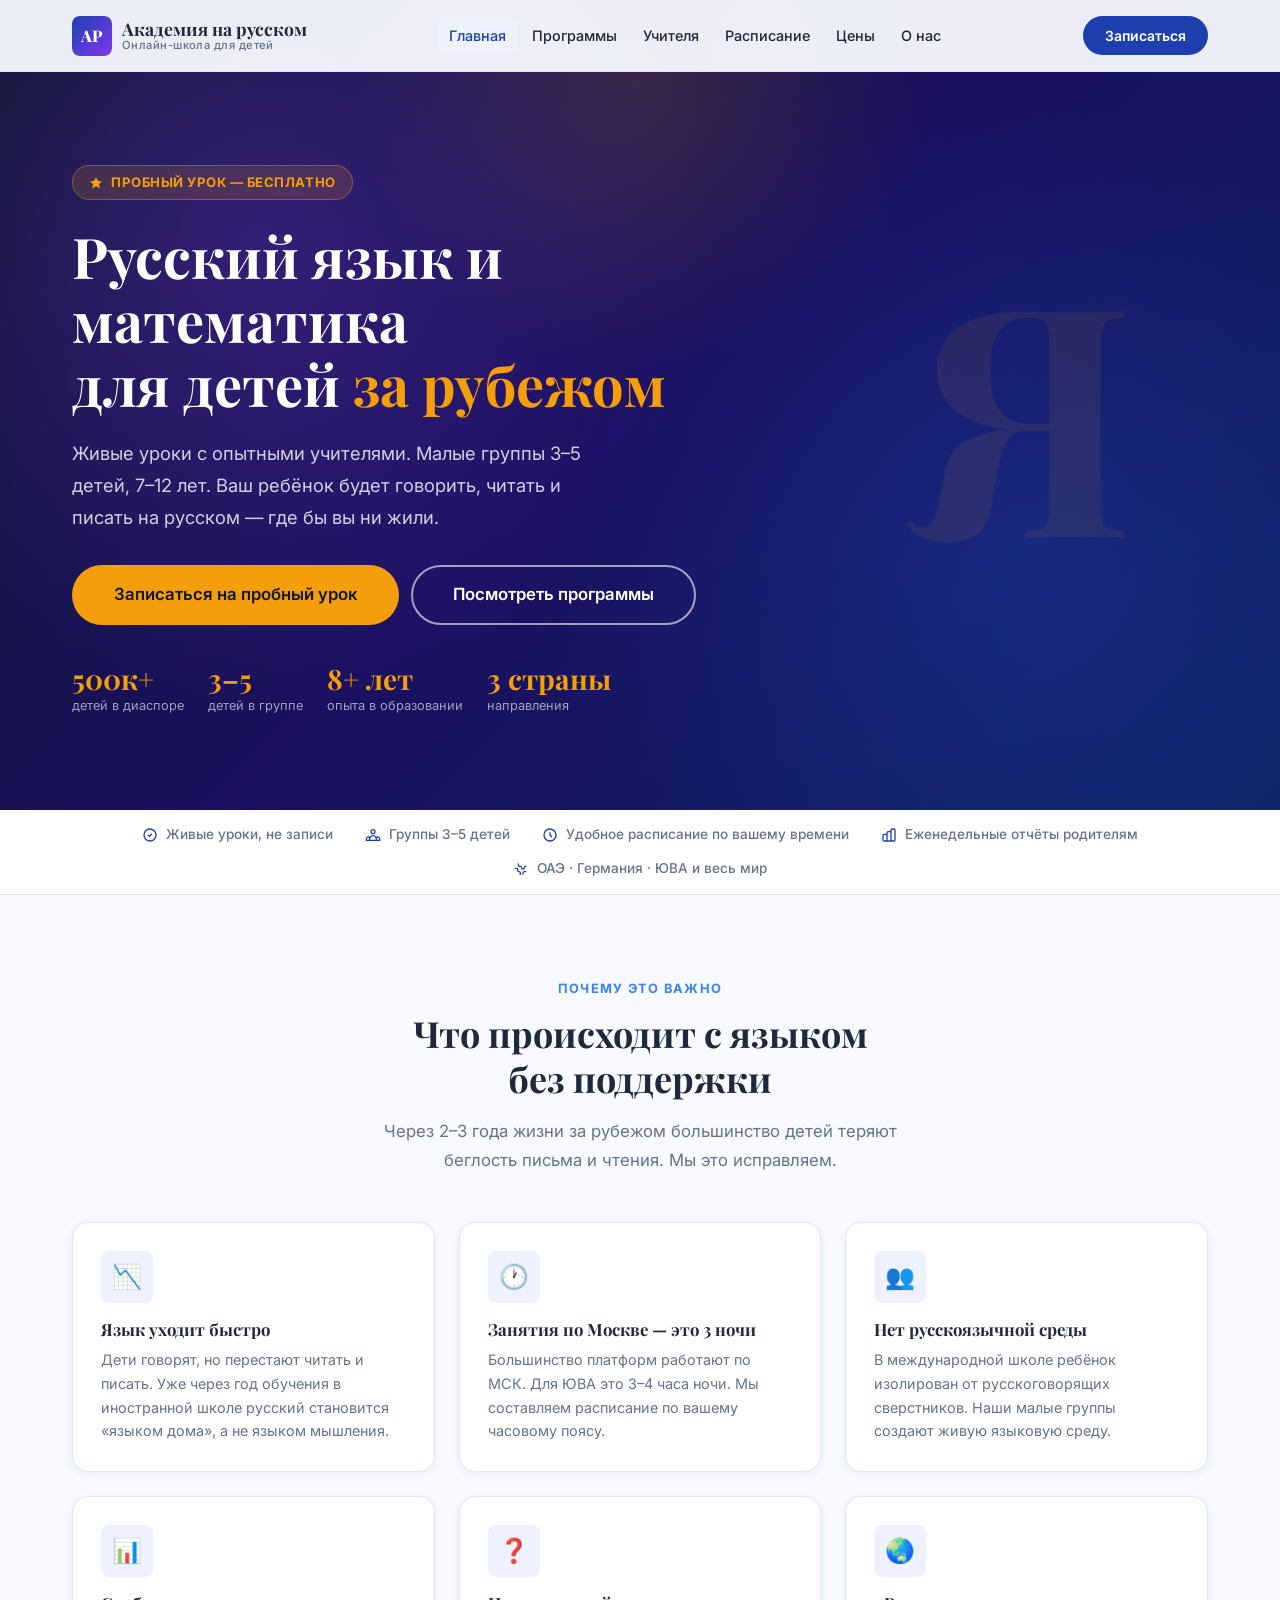
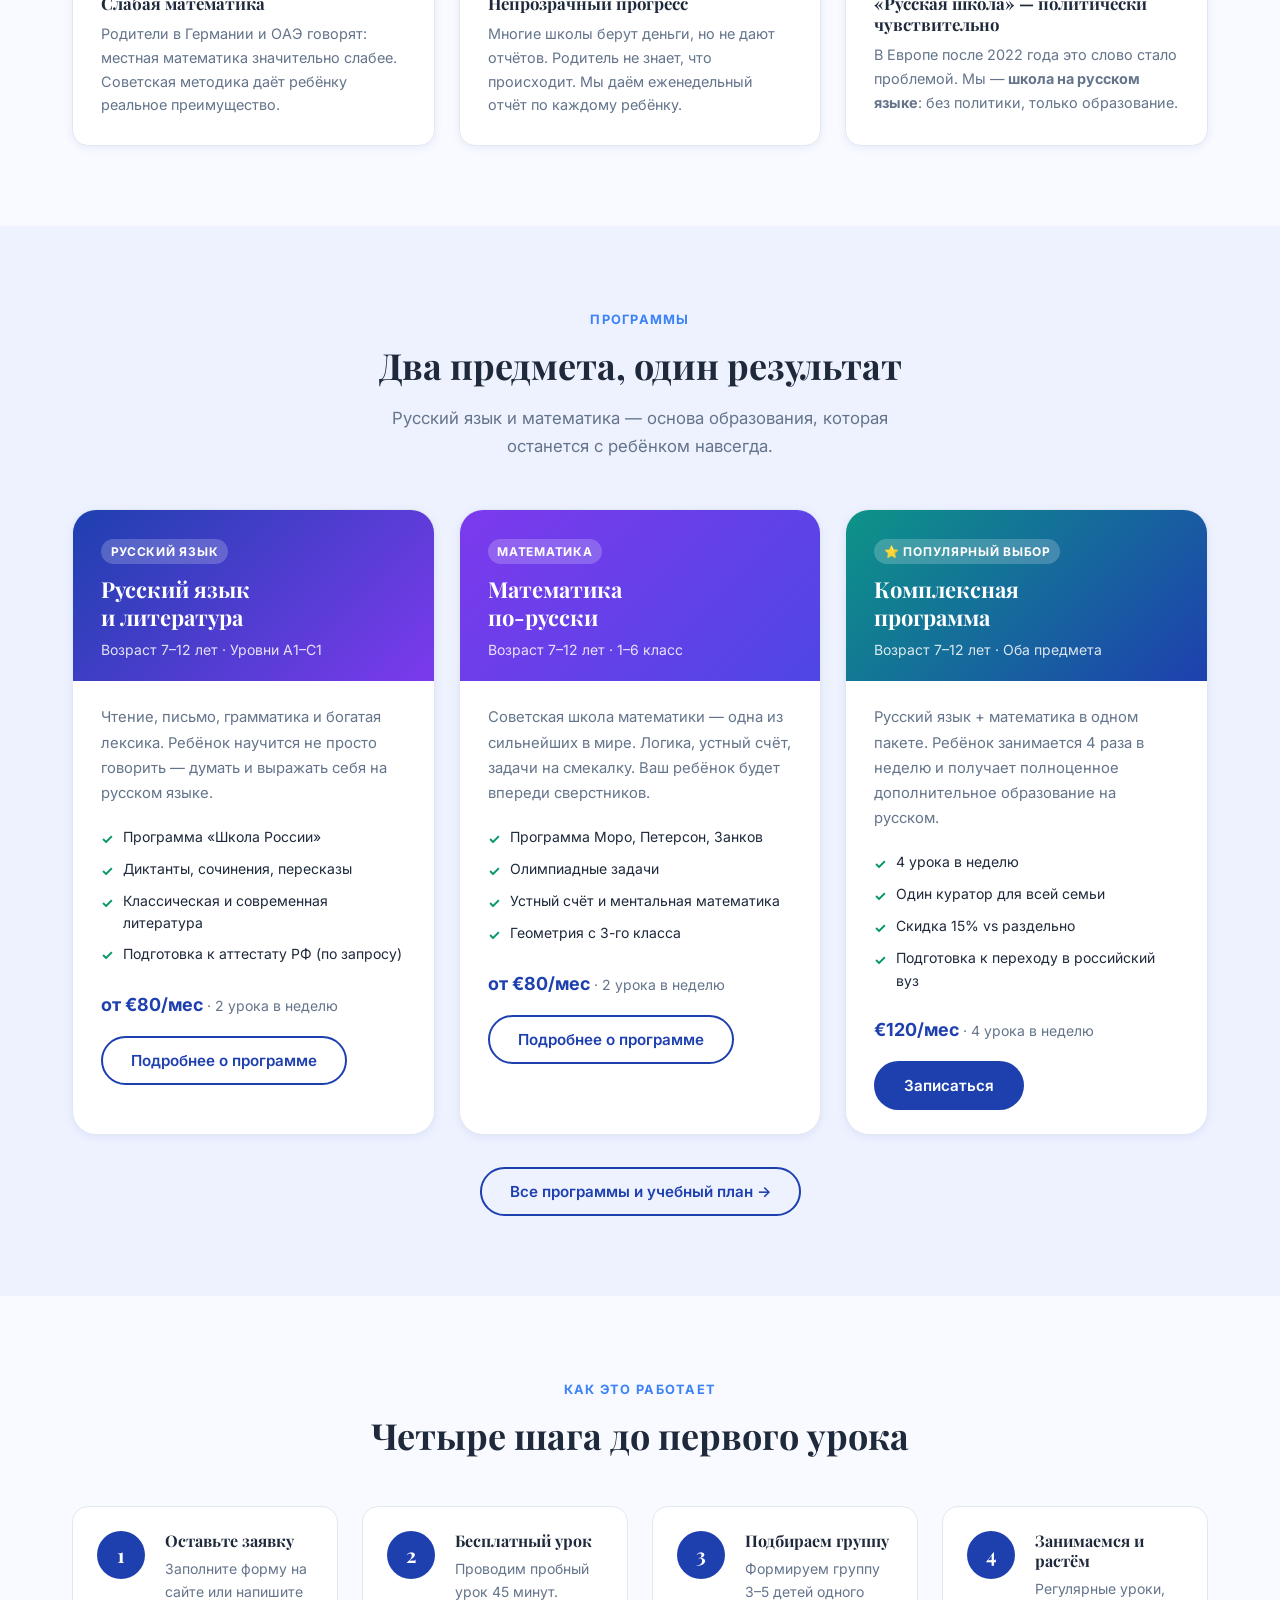
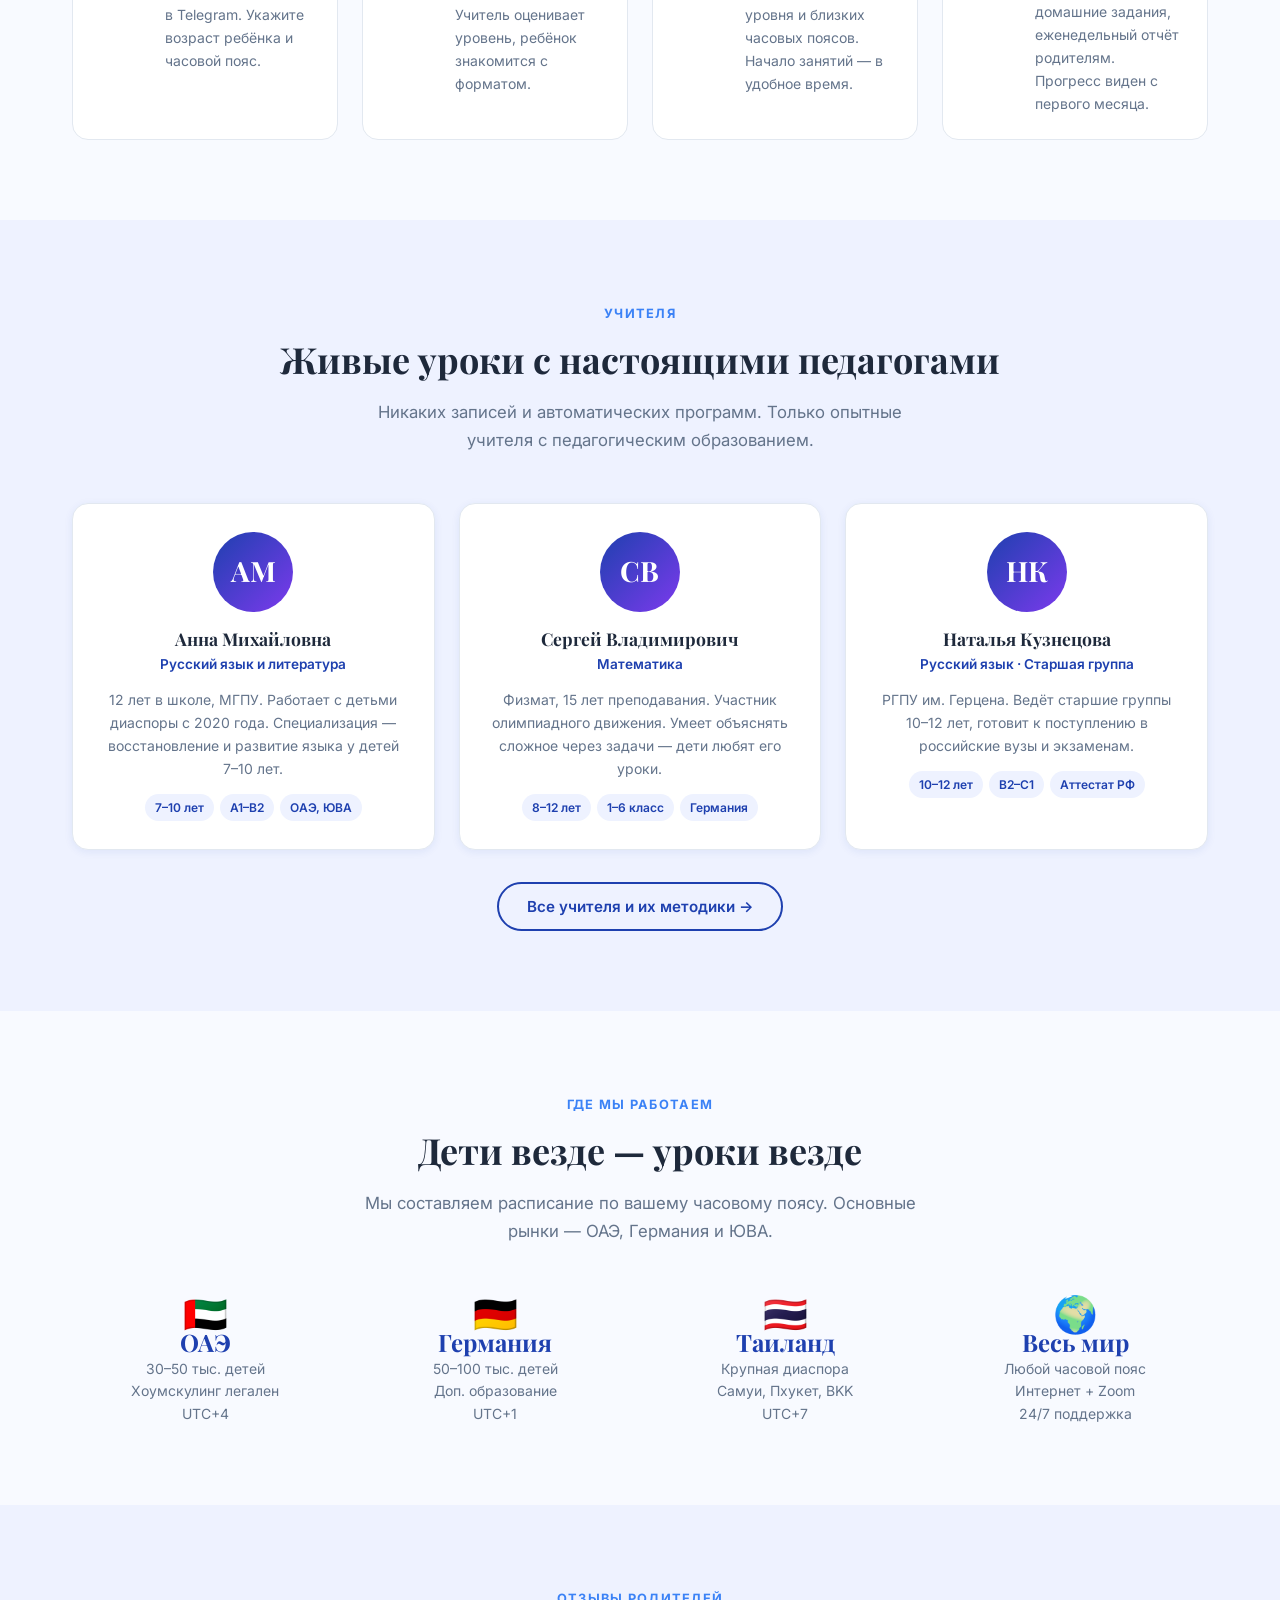
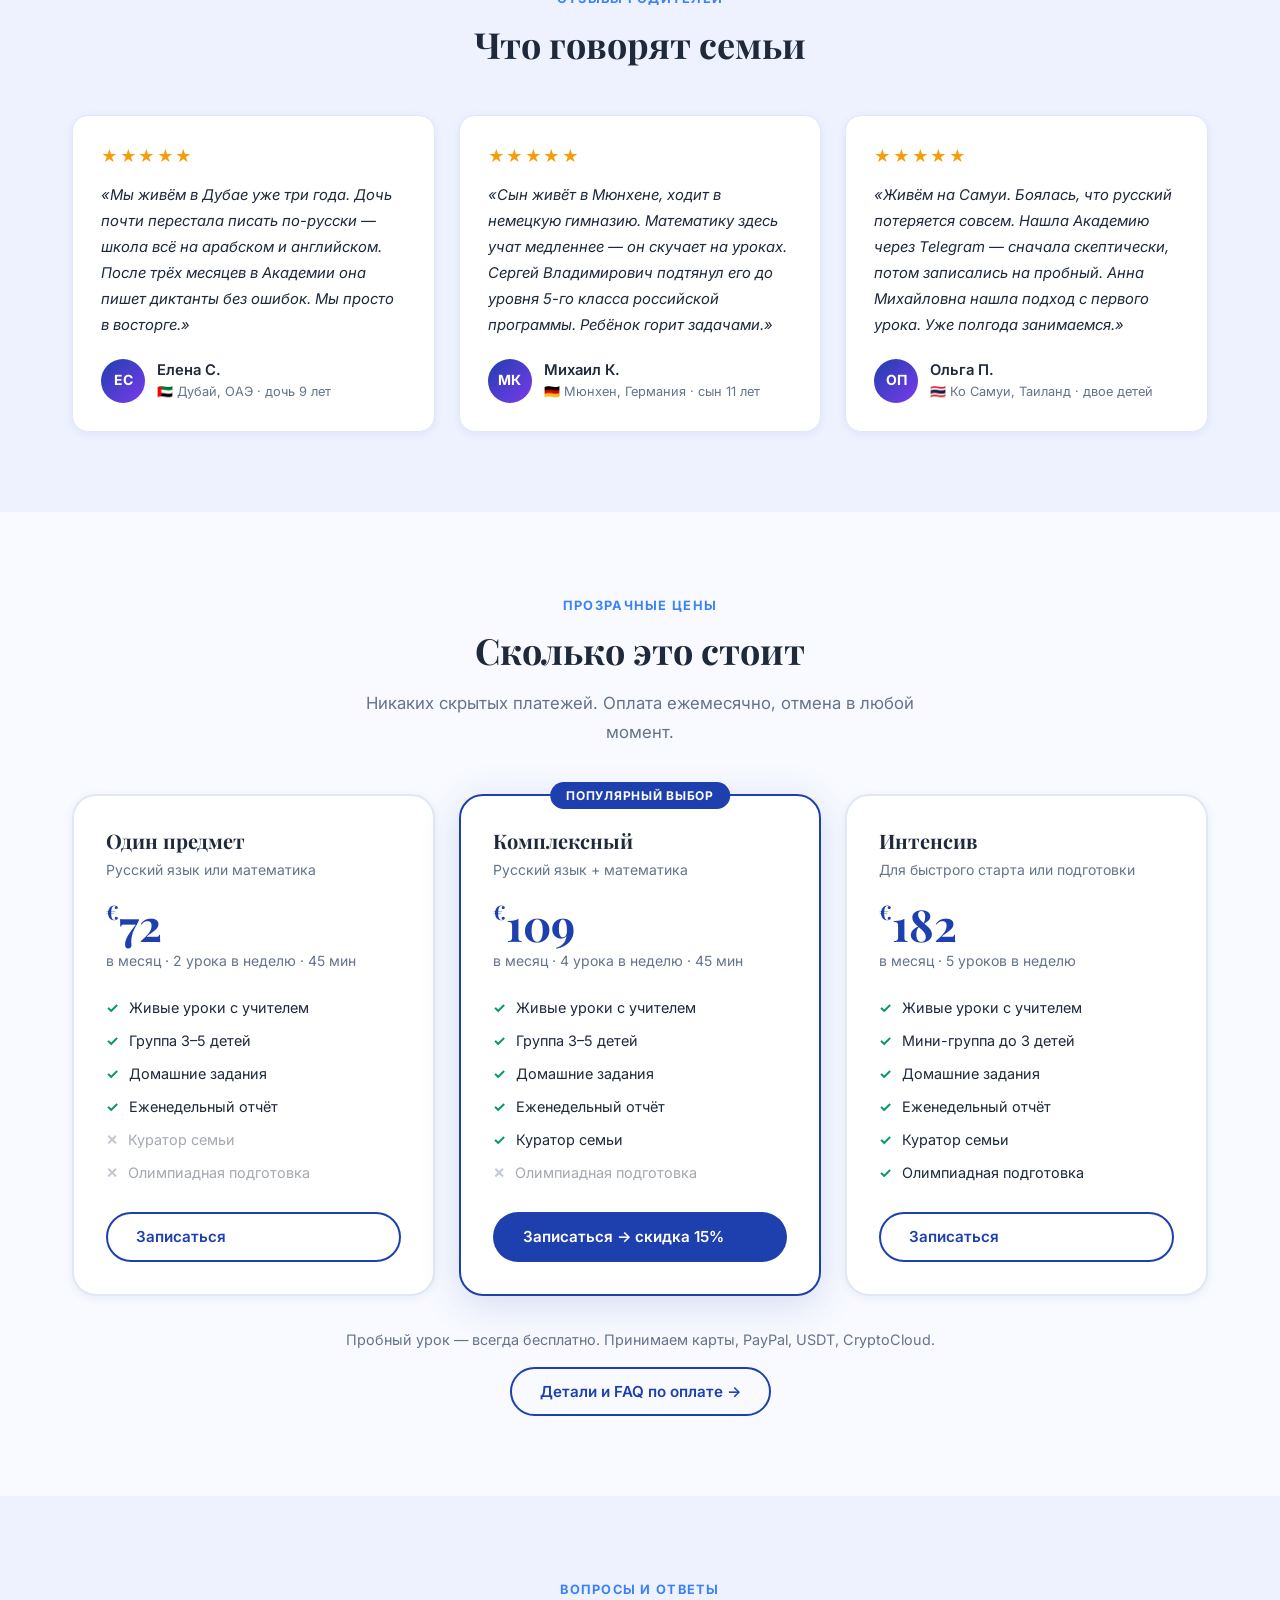
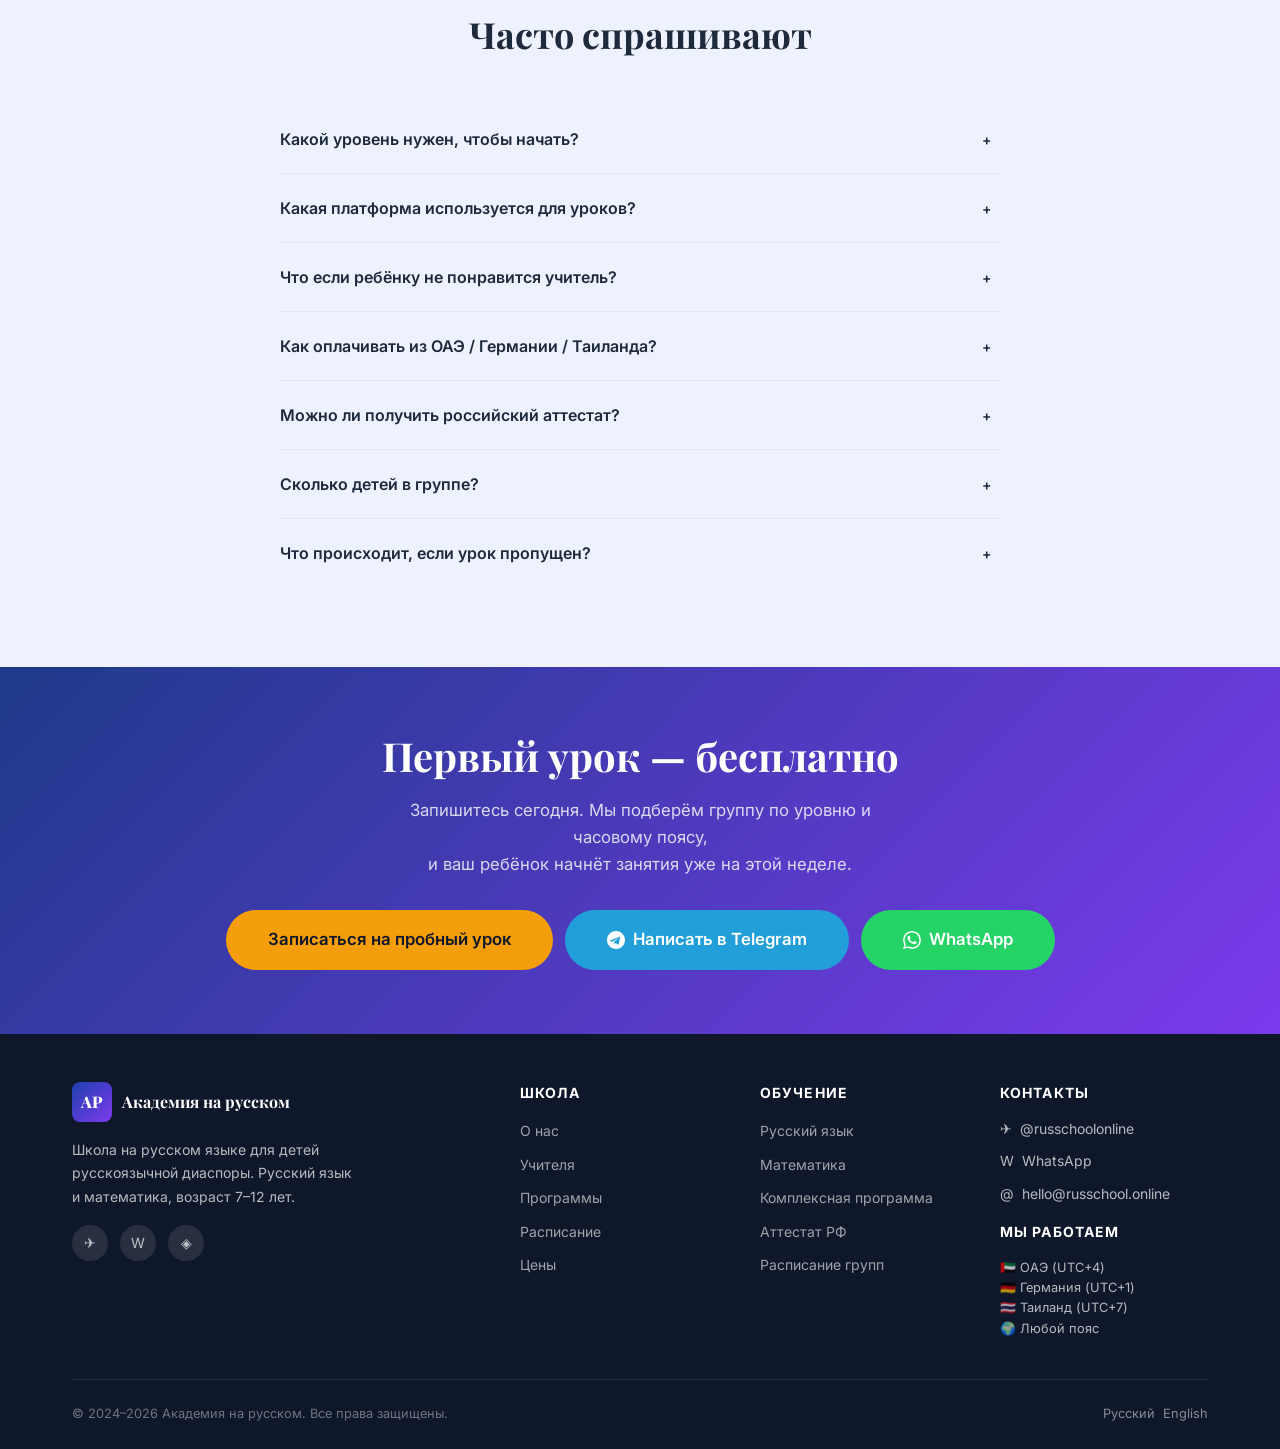
==== index.html @ fd3be8b8 "Initial commit: online school website prototype" ====
<!DOCTYPE html>
<html lang="ru">
<head>
  <meta charset="UTF-8">
  <meta name="viewport" content="width=device-width, initial-scale=1.0">
  <title>Школа на русском языке онлайн — русский язык и математика для детей за рубежом</title>
  <meta name="description" content="Онлайн-школа на русском языке для детей 7–12 лет, живущих за рубежом. Русский язык и математика по советской методике. Группы 3–5 человек. ОАЭ, Германия, ЮВА. Пробный урок бесплатно.">
  <meta name="keywords" content="школа на русском языке онлайн, русский язык для детей за рубежом, математика на русском онлайн, онлайн школа диаспора, русская онлайн школа ОАЭ, русская онлайн школа Германия">
  <link rel="canonical" href="https://russchool.online/">
  <meta property="og:title" content="Школа на русском языке онлайн | Русский язык и математика для детей">
  <meta property="og:description" content="Живые уроки с опытными учителями. Малые группы 3–5 детей. Возраст 7–12 лет. ОАЭ, Германия, Таиланд, ЮВА.">
  <meta property="og:image" content="https://russchool.online/images/og-image.jpg">
  <meta property="og:url" content="https://russchool.online/">
  <meta property="og:type" content="website">
  <meta property="og:locale" content="ru_RU">
  <meta name="twitter:card" content="summary_large_image">
  <link rel="preconnect" href="https://fonts.googleapis.com">
  <link rel="preconnect" href="https://fonts.gstatic.com" crossorigin>
  <link href="https://fonts.googleapis.com/css2?family=Inter:wght@400;500;600;700&family=Playfair+Display:wght@600;700&display=swap" rel="stylesheet">
  <link rel="stylesheet" href="css/style.css">
  <script type="application/ld+json">
  {
    "@context": "https://schema.org",
    "@type": "EducationalOrganization",
    "name": "Академия на русском",
    "alternateName": "Школа на русском языке онлайн",
    "url": "https://russchool.online",
    "description": "Онлайн-школа русского языка и математики для детей русскоязычной диаспоры 7–12 лет. Группы 3–5 человек, опытные учителя, советская методика.",
    "foundingDate": "2024",
    "teaches": ["Русский язык", "Математика"],
    "educationalLevel": "Начальная школа, Средняя школа",
    "audience": {"@type": "Audience", "audienceType": "Русскоязычная диаспора"},
    "contactPoint": {
      "@type": "ContactPoint",
      "contactType": "enrollment",
      "availableLanguage": ["Russian", "English"]
    },
    "areaServed": ["ОАЭ", "Германия", "Таиланд", "ЮВА", "Глобально"]
  }
  </script>
</head>
<body>

<a href="#main" class="skip-link">Перейти к содержимому</a>

<!-- ========== HEADER ========== -->
<header class="header" role="banner">
  <div class="header__inner">
    <a href="index.html" class="header__logo" aria-label="Академия на русском — главная">
      <div class="logo__icon">АР</div>
      <div class="logo__text">Академия на русском
        <span>Онлайн-школа для детей</span>
      </div>
    </a>
    <nav class="nav" aria-label="Основная навигация">
      <ul class="nav__list">
        <li><a href="index.html" class="nav__link nav__link--active">Главная</a></li>
        <li><a href="courses.html" class="nav__link">Программы</a></li>
        <li><a href="teachers.html" class="nav__link">Учителя</a></li>
        <li><a href="schedule.html" class="nav__link">Расписание</a></li>
        <li><a href="prices.html" class="nav__link">Цены</a></li>
        <li><a href="about.html" class="nav__link">О нас</a></li>
      </ul>
    </nav>
    <div class="header__actions">
      <a href="contacts.html" class="btn btn--primary btn--sm">Записаться</a>
      <button class="hamburger" aria-label="Открыть меню" aria-expanded="false" aria-controls="navDrawer">
        <span class="hamburger__line"></span>
        <span class="hamburger__line"></span>
        <span class="hamburger__line"></span>
      </button>
    </div>
  </div>
</header>

<!-- Mobile nav drawer -->
<nav class="nav-drawer" id="navDrawer" aria-label="Мобильная навигация">
  <ul class="nav-drawer__list">
    <li><a href="index.html" class="nav-drawer__link nav-drawer__link--active">Главная</a></li>
    <li><a href="courses.html" class="nav-drawer__link">Программы обучения</a></li>
    <li><a href="teachers.html" class="nav-drawer__link">Наши учителя</a></li>
    <li><a href="schedule.html" class="nav-drawer__link">Расписание</a></li>
    <li><a href="prices.html" class="nav-drawer__link">Цены и тарифы</a></li>
    <li><a href="about.html" class="nav-drawer__link">О школе</a></li>
    <li><a href="contacts.html" class="nav-drawer__link">Контакты</a></li>
  </ul>
  <div class="nav-drawer__cta">
    <a href="contacts.html" class="btn btn--primary w-full">Записаться на пробный урок</a>
  </div>
</nav>

<!-- ========== HERO ========== -->
<main id="main">
<section class="hero" aria-label="Главный баннер">
  <div class="hero__particles" aria-hidden="true"></div>
  <div class="hero__visual" aria-hidden="true">Я</div>
  <div class="hero__content">
    <div class="hero__badge">
      <svg width="14" height="14" viewBox="0 0 24 24" fill="currentColor"><path d="M12 2l3.09 6.26L22 9.27l-5 4.87 1.18 6.88L12 17.77l-6.18 3.25L7 14.14 2 9.27l6.91-1.01L12 2z"/></svg>
      Пробный урок — бесплатно
    </div>
    <h1 class="hero__title">
      Русский язык и математика<br>для детей <em>за рубежом</em>
    </h1>
    <p class="hero__text">
      Живые уроки с опытными учителями. Малые группы 3–5 детей, 7–12 лет.
      Ваш ребёнок будет говорить, читать и писать на русском —
      где бы вы ни жили.
    </p>
    <div class="hero__buttons">
      <a href="contacts.html" class="btn btn--accent btn--lg">Записаться на пробный урок</a>
      <a href="courses.html" class="btn btn--outline-white btn--lg">Посмотреть программы</a>
    </div>
    <div class="hero__stats">
      <div class="hero__stat">
        <div class="hero__stat-num" data-target="500" data-suffix="к+">0</div>
        <div class="hero__stat-label">детей в диаспоре</div>
      </div>
      <div class="hero__stat">
        <div class="hero__stat-num" data-target="3" data-suffix="–5">0</div>
        <div class="hero__stat-label">детей в группе</div>
      </div>
      <div class="hero__stat">
        <div class="hero__stat-num" data-target="8" data-suffix="+ лет">0</div>
        <div class="hero__stat-label">опыта в образовании</div>
      </div>
      <div class="hero__stat">
        <div class="hero__stat-num" data-target="3" data-suffix=" страны">0</div>
        <div class="hero__stat-label">направления</div>
      </div>
    </div>
  </div>
</section>

<!-- ========== TRUST BAR ========== -->
<div class="trust-bar" aria-label="Преимущества">
  <div class="container">
    <div class="trust-bar__inner">
      <div class="trust-item">
        <svg width="16" height="16" fill="none" viewBox="0 0 24 24" stroke="currentColor" stroke-width="2"><path d="M9 12l2 2 4-4m6 2a9 9 0 11-18 0 9 9 0 0118 0z"/></svg>
        Живые уроки, не записи
      </div>
      <div class="trust-item">
        <svg width="16" height="16" fill="none" viewBox="0 0 24 24" stroke="currentColor" stroke-width="2"><path d="M17 20h5v-2a3 3 0 00-5.356-1.857M17 20H7m10 0v-2c0-.656-.126-1.283-.356-1.857M7 20H2v-2a3 3 0 015.356-1.857M7 20v-2c0-.656.126-1.283.356-1.857m0 0a5.002 5.002 0 019.288 0M15 7a3 3 0 11-6 0 3 3 0 016 0z"/></svg>
        Группы 3–5 детей
      </div>
      <div class="trust-item">
        <svg width="16" height="16" fill="none" viewBox="0 0 24 24" stroke="currentColor" stroke-width="2"><path d="M12 8v4l3 3m6-3a9 9 0 11-18 0 9 9 0 0118 0z"/></svg>
        Удобное расписание по вашему времени
      </div>
      <div class="trust-item">
        <svg width="16" height="16" fill="none" viewBox="0 0 24 24" stroke="currentColor" stroke-width="2"><path d="M9 19v-6a2 2 0 00-2-2H5a2 2 0 00-2 2v6a2 2 0 002 2h2a2 2 0 002-2zm0 0V9a2 2 0 012-2h2a2 2 0 012 2v10m-6 0a2 2 0 002 2h2a2 2 0 002-2m0 0V5a2 2 0 012-2h2a2 2 0 012 2v14a2 2 0 01-2 2h-2a2 2 0 01-2-2z"/></svg>
        Еженедельные отчёты родителям
      </div>
      <div class="trust-item">
        <svg width="16" height="16" fill="none" viewBox="0 0 24 24" stroke="currentColor" stroke-width="2"><path d="M3.055 11H5a2 2 0 012 2v1a2 2 0 002 2 2 2 0 012 2v2.945M8 3.935V5.5A2.5 2.5 0 0010.5 8h.5a2 2 0 012 2 2 2 0 104 0 2 2 0 012-2h1.064M15 20.488V18a2 2 0 012-2h3.064"/></svg>
        ОАЭ · Германия · ЮВА и весь мир
      </div>
    </div>
  </div>
</div>

<!-- ========== ПРОБЛЕМЫ РОДИТЕЛЕЙ ========== -->
<section class="section" id="why">
  <div class="container">
    <div class="section__header fade-in">
      <div class="section__label">Почему это важно</div>
      <h2 class="section__title">Что происходит с языком<br>без поддержки</h2>
      <p class="section__subtitle">Через 2–3 года жизни за рубежом большинство детей теряют беглость письма и чтения. Мы это исправляем.</p>
    </div>
    <div class="benefits-grid">
      <div class="benefit-card fade-in">
        <div class="benefit-card__icon">📉</div>
        <h3 class="benefit-card__title">Язык уходит быстро</h3>
        <p class="benefit-card__text">Дети говорят, но перестают читать и писать. Уже через год обучения в иностранной школе русский становится «языком дома», а не языком мышления.</p>
      </div>
      <div class="benefit-card fade-in">
        <div class="benefit-card__icon">🕐</div>
        <h3 class="benefit-card__title">Занятия по Москве — это 3 ночи</h3>
        <p class="benefit-card__text">Большинство платформ работают по МСК. Для ЮВА это 3–4 часа ночи. Мы составляем расписание по вашему часовому поясу.</p>
      </div>
      <div class="benefit-card fade-in">
        <div class="benefit-card__icon">👥</div>
        <h3 class="benefit-card__title">Нет русскоязычной среды</h3>
        <p class="benefit-card__text">В международной школе ребёнок изолирован от русскоговорящих сверстников. Наши малые группы создают живую языковую среду.</p>
      </div>
      <div class="benefit-card fade-in">
        <div class="benefit-card__icon">📊</div>
        <h3 class="benefit-card__title">Слабая математика</h3>
        <p class="benefit-card__text">Родители в Германии и ОАЭ говорят: местная математика значительно слабее. Советская методика даёт ребёнку реальное преимущество.</p>
      </div>
      <div class="benefit-card fade-in">
        <div class="benefit-card__icon">❓</div>
        <h3 class="benefit-card__title">Непрозрачный прогресс</h3>
        <p class="benefit-card__text">Многие школы берут деньги, но не дают отчётов. Родитель не знает, что происходит. Мы даём еженедельный отчёт по каждому ребёнку.</p>
      </div>
      <div class="benefit-card fade-in">
        <div class="benefit-card__icon">🌏</div>
        <h3 class="benefit-card__title">«Русская школа» — политически чувствительно</h3>
        <p class="benefit-card__text">В Европе после 2022 года это слово стало проблемой. Мы — <strong>школа на русском языке</strong>: без политики, только образование.</p>
      </div>
    </div>
  </div>
</section>

<!-- ========== ПРОГРАММЫ (PREVIEW) ========== -->
<section class="section section--alt" id="courses">
  <div class="container">
    <div class="section__header fade-in">
      <div class="section__label">Программы</div>
      <h2 class="section__title">Два предмета, один результат</h2>
      <p class="section__subtitle">Русский язык и математика — основа образования, которая останется с ребёнком навсегда.</p>
    </div>
    <div class="courses-grid">
      <article class="course-card fade-in">
        <div class="course-card__header">
          <div class="course-card__tag">Русский язык</div>
          <h3 class="course-card__title">Русский язык<br>и литература</h3>
          <div class="course-card__ages">Возраст 7–12 лет · Уровни A1–C1</div>
        </div>
        <div class="course-card__body">
          <p class="course-card__desc">Чтение, письмо, грамматика и богатая лексика. Ребёнок научится не просто говорить — думать и выражать себя на русском языке.</p>
          <ul class="course-card__features">
            <li class="course-feature">Программа «Школа России»</li>
            <li class="course-feature">Диктанты, сочинения, пересказы</li>
            <li class="course-feature">Классическая и современная литература</li>
            <li class="course-feature">Подготовка к аттестату РФ (по запросу)</li>
          </ul>
          <div class="course-card__price">от €80/мес <span>· 2 урока в неделю</span></div>
          <a href="courses.html" class="btn btn--outline">Подробнее о программе</a>
        </div>
      </article>
      <article class="course-card course-card--math fade-in">
        <div class="course-card__header">
          <div class="course-card__tag">Математика</div>
          <h3 class="course-card__title">Математика<br>по-русски</h3>
          <div class="course-card__ages">Возраст 7–12 лет · 1–6 класс</div>
        </div>
        <div class="course-card__body">
          <p class="course-card__desc">Советская школа математики — одна из сильнейших в мире. Логика, устный счёт, задачи на смекалку. Ваш ребёнок будет впереди сверстников.</p>
          <ul class="course-card__features">
            <li class="course-feature">Программа Моро, Петерсон, Занков</li>
            <li class="course-feature">Олимпиадные задачи</li>
            <li class="course-feature">Устный счёт и ментальная математика</li>
            <li class="course-feature">Геометрия с 3-го класса</li>
          </ul>
          <div class="course-card__price">от €80/мес <span>· 2 урока в неделю</span></div>
          <a href="courses.html" class="btn btn--outline">Подробнее о программе</a>
        </div>
      </article>
      <article class="course-card course-card--combo fade-in">
        <div class="course-card__header">
          <div class="course-card__tag">⭐ Популярный выбор</div>
          <h3 class="course-card__title">Комплексная<br>программа</h3>
          <div class="course-card__ages">Возраст 7–12 лет · Оба предмета</div>
        </div>
        <div class="course-card__body">
          <p class="course-card__desc">Русский язык + математика в одном пакете. Ребёнок занимается 4 раза в неделю и получает полноценное дополнительное образование на русском.</p>
          <ul class="course-card__features">
            <li class="course-feature">4 урока в неделю</li>
            <li class="course-feature">Один куратор для всей семьи</li>
            <li class="course-feature">Скидка 15% vs раздельно</li>
            <li class="course-feature">Подготовка к переходу в российский вуз</li>
          </ul>
          <div class="course-card__price">€120/мес <span>· 4 урока в неделю</span></div>
          <a href="contacts.html" class="btn btn--primary">Записаться</a>
        </div>
      </article>
    </div>
    <div class="text-center mt-4">
      <a href="courses.html" class="btn btn--outline">Все программы и учебный план →</a>
    </div>
  </div>
</section>

<!-- ========== КАК ЭТО РАБОТАЕТ ========== -->
<section class="section" id="how">
  <div class="container">
    <div class="section__header fade-in">
      <div class="section__label">Как это работает</div>
      <h2 class="section__title">Четыре шага до первого урока</h2>
    </div>
    <div class="steps">
      <div class="step fade-in">
        <div class="step__num">1</div>
        <div class="step__content">
          <h3 class="step__title">Оставьте заявку</h3>
          <p class="step__text">Заполните форму на сайте или напишите в Telegram. Укажите возраст ребёнка и часовой пояс.</p>
        </div>
      </div>
      <div class="step fade-in">
        <div class="step__num">2</div>
        <div class="step__content">
          <h3 class="step__title">Бесплатный урок</h3>
          <p class="step__text">Проводим пробный урок 45 минут. Учитель оценивает уровень, ребёнок знакомится с форматом.</p>
        </div>
      </div>
      <div class="step fade-in">
        <div class="step__num">3</div>
        <div class="step__content">
          <h3 class="step__title">Подбираем группу</h3>
          <p class="step__text">Формируем группу 3–5 детей одного уровня и близких часовых поясов. Начало занятий — в удобное время.</p>
        </div>
      </div>
      <div class="step fade-in">
        <div class="step__num">4</div>
        <div class="step__content">
          <h3 class="step__title">Занимаемся и растём</h3>
          <p class="step__text">Регулярные уроки, домашние задания, еженедельный отчёт родителям. Прогресс виден с первого месяца.</p>
        </div>
      </div>
    </div>
  </div>
</section>

<!-- ========== УЧИТЕЛЯ (PREVIEW) ========== -->
<section class="section section--alt" id="teachers">
  <div class="container">
    <div class="section__header fade-in">
      <div class="section__label">Учителя</div>
      <h2 class="section__title">Живые уроки с настоящими педагогами</h2>
      <p class="section__subtitle">Никаких записей и автоматических программ. Только опытные учителя с педагогическим образованием.</p>
    </div>
    <div class="teachers-grid">
      <div class="teacher-card fade-in">
        <div class="teacher-card__avatar">АМ</div>
        <h3 class="teacher-card__name">Анна Михайловна</h3>
        <div class="teacher-card__role">Русский язык и литература</div>
        <p class="teacher-card__bio">12 лет в школе, МГПУ. Работает с детьми диаспоры с 2020 года. Специализация — восстановление и развитие языка у детей 7–10 лет.</p>
        <div class="teacher-card__tags">
          <span class="tag">7–10 лет</span>
          <span class="tag">A1–B2</span>
          <span class="tag">ОАЭ, ЮВА</span>
        </div>
      </div>
      <div class="teacher-card fade-in">
        <div class="teacher-card__avatar">СВ</div>
        <h3 class="teacher-card__name">Сергей Владимирович</h3>
        <div class="teacher-card__role">Математика</div>
        <p class="teacher-card__bio">Физмат, 15 лет преподавания. Участник олимпиадного движения. Умеет объяснять сложное через задачи — дети любят его уроки.</p>
        <div class="teacher-card__tags">
          <span class="tag">8–12 лет</span>
          <span class="tag">1–6 класс</span>
          <span class="tag">Германия</span>
        </div>
      </div>
      <div class="teacher-card fade-in">
        <div class="teacher-card__avatar">НК</div>
        <h3 class="teacher-card__name">Наталья Кузнецова</h3>
        <div class="teacher-card__role">Русский язык · Старшая группа</div>
        <p class="teacher-card__bio">РГПУ им. Герцена. Ведёт старшие группы 10–12 лет, готовит к поступлению в российские вузы и экзаменам.</p>
        <div class="teacher-card__tags">
          <span class="tag">10–12 лет</span>
          <span class="tag">B2–C1</span>
          <span class="tag">Аттестат РФ</span>
        </div>
      </div>
    </div>
    <div class="text-center mt-4">
      <a href="teachers.html" class="btn btn--outline">Все учителя и их методики →</a>
    </div>
  </div>
</section>

<!-- ========== GEOGRAPHY ========== -->
<section class="section" id="geography">
  <div class="container">
    <div class="section__header fade-in">
      <div class="section__label">Где мы работаем</div>
      <h2 class="section__title">Дети везде — уроки везде</h2>
      <p class="section__subtitle">Мы составляем расписание по вашему часовому поясу. Основные рынки — ОАЭ, Германия и ЮВА.</p>
    </div>
    <div class="stats-row fade-in">
      <div class="stat-item">
        <div class="stat-item__num">🇦🇪</div>
        <div class="stat-item__num" style="font-size:1.5rem">ОАЭ</div>
        <div class="stat-item__label">30–50 тыс. детей<br>Хоумскулинг легален<br>UTC+4</div>
      </div>
      <div class="stat-item">
        <div class="stat-item__num">🇩🇪</div>
        <div class="stat-item__num" style="font-size:1.5rem">Германия</div>
        <div class="stat-item__label">50–100 тыс. детей<br>Доп. образование<br>UTC+1</div>
      </div>
      <div class="stat-item">
        <div class="stat-item__num">🇹🇭</div>
        <div class="stat-item__num" style="font-size:1.5rem">Таиланд</div>
        <div class="stat-item__label">Крупная диаспора<br>Самуи, Пхукет, BKK<br>UTC+7</div>
      </div>
      <div class="stat-item">
        <div class="stat-item__num">🌍</div>
        <div class="stat-item__num" style="font-size:1.5rem">Весь мир</div>
        <div class="stat-item__label">Любой часовой пояс<br>Интернет + Zoom<br>24/7 поддержка</div>
      </div>
    </div>
  </div>
</section>

<!-- ========== ОТЗЫВЫ ========== -->
<section class="section section--alt" id="testimonials">
  <div class="container">
    <div class="section__header fade-in">
      <div class="section__label">Отзывы родителей</div>
      <h2 class="section__title">Что говорят семьи</h2>
    </div>
    <div class="testimonials-grid">
      <div class="testimonial-card fade-in">
        <div class="testimonial-card__stars">★★★★★</div>
        <p class="testimonial-card__text">«Мы живём в Дубае уже три года. Дочь почти перестала писать по-русски — школа всё на арабском и английском. После трёх месяцев в Академии она пишет диктанты без ошибок. Мы просто в восторге.»</p>
        <div class="testimonial-card__author">
          <div class="testimonial-card__avatar">ЕС</div>
          <div>
            <div class="testimonial-card__name">Елена С.</div>
            <div class="testimonial-card__location">🇦🇪 Дубай, ОАЭ · дочь 9 лет</div>
          </div>
        </div>
      </div>
      <div class="testimonial-card fade-in">
        <div class="testimonial-card__stars">★★★★★</div>
        <p class="testimonial-card__text">«Сын живёт в Мюнхене, ходит в немецкую гимназию. Математику здесь учат медленнее — он скучает на уроках. Сергей Владимирович подтянул его до уровня 5-го класса российской программы. Ребёнок горит задачами.»</p>
        <div class="testimonial-card__author">
          <div class="testimonial-card__avatar">МК</div>
          <div>
            <div class="testimonial-card__name">Михаил К.</div>
            <div class="testimonial-card__location">🇩🇪 Мюнхен, Германия · сын 11 лет</div>
          </div>
        </div>
      </div>
      <div class="testimonial-card fade-in">
        <div class="testimonial-card__stars">★★★★★</div>
        <p class="testimonial-card__text">«Живём на Самуи. Боялась, что русский потеряется совсем. Нашла Академию через Telegram — сначала скептически, потом записались на пробный. Анна Михайловна нашла подход с первого урока. Уже полгода занимаемся.»</p>
        <div class="testimonial-card__author">
          <div class="testimonial-card__avatar">ОП</div>
          <div>
            <div class="testimonial-card__name">Ольга П.</div>
            <div class="testimonial-card__location">🇹🇭 Ко Самуи, Таиланд · двое детей</div>
          </div>
        </div>
      </div>
    </div>
  </div>
</section>

<!-- ========== ЦЕНЫ (PREVIEW) ========== -->
<section class="section" id="prices">
  <div class="container">
    <div class="section__header fade-in">
      <div class="section__label">Прозрачные цены</div>
      <h2 class="section__title">Сколько это стоит</h2>
      <p class="section__subtitle">Никаких скрытых платежей. Оплата ежемесячно, отмена в любой момент.</p>
    </div>
    <div class="pricing-grid">
      <div class="pricing-card fade-in">
        <h3 class="pricing-card__title">Один предмет</h3>
        <p class="pricing-card__subtitle">Русский язык или математика</p>
        <div class="pricing-card__price">
          <div class="pricing-card__amount"><sup>€</sup><span data-target="80" data-suffix="">0</span></div>
          <div class="pricing-card__period">в месяц · 2 урока в неделю · 45 мин</div>
        </div>
        <ul class="pricing-card__features">
          <li class="pricing-feature pricing-feature--yes">Живые уроки с учителем</li>
          <li class="pricing-feature pricing-feature--yes">Группа 3–5 детей</li>
          <li class="pricing-feature pricing-feature--yes">Домашние задания</li>
          <li class="pricing-feature pricing-feature--yes">Еженедельный отчёт</li>
          <li class="pricing-feature pricing-feature--no">Куратор семьи</li>
          <li class="pricing-feature pricing-feature--no">Олимпиадная подготовка</li>
        </ul>
        <a href="contacts.html" class="btn btn--outline w-full">Записаться</a>
      </div>
      <div class="pricing-card pricing-card--featured fade-in">
        <div class="pricing-card__badge">Популярный выбор</div>
        <h3 class="pricing-card__title">Комплексный</h3>
        <p class="pricing-card__subtitle">Русский язык + математика</p>
        <div class="pricing-card__price">
          <div class="pricing-card__amount"><sup>€</sup><span data-target="120" data-suffix="">0</span></div>
          <div class="pricing-card__period">в месяц · 4 урока в неделю · 45 мин</div>
        </div>
        <ul class="pricing-card__features">
          <li class="pricing-feature pricing-feature--yes">Живые уроки с учителем</li>
          <li class="pricing-feature pricing-feature--yes">Группа 3–5 детей</li>
          <li class="pricing-feature pricing-feature--yes">Домашние задания</li>
          <li class="pricing-feature pricing-feature--yes">Еженедельный отчёт</li>
          <li class="pricing-feature pricing-feature--yes">Куратор семьи</li>
          <li class="pricing-feature pricing-feature--no">Олимпиадная подготовка</li>
        </ul>
        <a href="contacts.html" class="btn btn--primary w-full">Записаться → скидка 15%</a>
      </div>
      <div class="pricing-card fade-in">
        <h3 class="pricing-card__title">Интенсив</h3>
        <p class="pricing-card__subtitle">Для быстрого старта или подготовки</p>
        <div class="pricing-card__price">
          <div class="pricing-card__amount"><sup>€</sup><span data-target="200" data-suffix="">0</span></div>
          <div class="pricing-card__period">в месяц · 5 уроков в неделю</div>
        </div>
        <ul class="pricing-card__features">
          <li class="pricing-feature pricing-feature--yes">Живые уроки с учителем</li>
          <li class="pricing-feature pricing-feature--yes">Мини-группа до 3 детей</li>
          <li class="pricing-feature pricing-feature--yes">Домашние задания</li>
          <li class="pricing-feature pricing-feature--yes">Еженедельный отчёт</li>
          <li class="pricing-feature pricing-feature--yes">Куратор семьи</li>
          <li class="pricing-feature pricing-feature--yes">Олимпиадная подготовка</li>
        </ul>
        <a href="contacts.html" class="btn btn--outline w-full">Записаться</a>
      </div>
    </div>
    <div class="text-center mt-4">
      <p style="font-size:.9rem;color:var(--color-text-light)">Пробный урок — всегда бесплатно. Принимаем карты, PayPal, USDT, CryptoCloud.</p>
      <a href="prices.html" class="btn btn--outline mt-2">Детали и FAQ по оплате →</a>
    </div>
  </div>
</section>

<!-- ========== FAQ ========== -->
<section class="section section--alt" id="faq">
  <div class="container">
    <div class="section__header fade-in">
      <div class="section__label">Вопросы и ответы</div>
      <h2 class="section__title">Часто спрашивают</h2>
    </div>
    <div class="faq-list fade-in">
      <div class="faq-item">
        <button class="faq-question">
          Какой уровень нужен, чтобы начать?
          <span class="faq-question__icon">+</span>
        </button>
        <div class="faq-answer">Любой. Мы проводим бесплатный пробный урок, на котором учитель определяет уровень ребёнка и подбирает подходящую группу. Работаем от полных нулей до уровня B2–C1.</div>
      </div>
      <div class="faq-item">
        <button class="faq-question">
          Какая платформа используется для уроков?
          <span class="faq-question__icon">+</span>
        </button>
        <div class="faq-answer">Zoom или Google Meet — по желанию семьи. Дополнительно используем общий класс в Notion/Google Classroom: расписание, домашние задания, материалы. Ничего дополнительно устанавливать не нужно.</div>
      </div>
      <div class="faq-item">
        <button class="faq-question">
          Что если ребёнку не понравится учитель?
          <span class="faq-question__icon">+</span>
        </button>
        <div class="faq-answer">Без проблем — заменим. Это происходит редко, но мы всегда подбираем замену в течение 3–5 дней, чтобы занятия не прерывались.</div>
      </div>
      <div class="faq-item">
        <button class="faq-question">
          Как оплачивать из ОАЭ / Германии / Таиланда?
          <span class="faq-question__icon">+</span>
        </button>
        <div class="faq-answer">Принимаем оплату картами Visa/MC (в том числе эмитированными за рубежом), PayPal, USDT (TRC-20, ERC-20), банковский перевод. Счёт выставляется в евро. Никаких российских платёжных систем.</div>
      </div>
      <div class="faq-item">
        <button class="faq-question">
          Можно ли получить российский аттестат?
          <span class="faq-question__icon">+</span>
        </button>
        <div class="faq-answer">Да, по запросу. Мы ведём программу по стандарту «Школа России» и готовим детей к аттестации при посольской школе или через партнёрскую школу в РФ. Это отдельная услуга — уточняйте при записи.</div>
      </div>
      <div class="faq-item">
        <button class="faq-question">
          Сколько детей в группе?
          <span class="faq-question__icon">+</span>
        </button>
        <div class="faq-answer">3–5 человек. Это принципиальная позиция: учитель знает каждого ребёнка, успевает поработать с каждым на уроке, и в группе есть живое общение.</div>
      </div>
      <div class="faq-item">
        <button class="faq-question">
          Что происходит, если урок пропущен?
          <span class="faq-question__icon">+</span>
        </button>
        <div class="faq-answer">За 24 часа до урока можно перенести без штрафов. При болезни — перенос всегда. Пропущенные уроки можно восполнить на другом слоте в том же месяце.</div>
      </div>
    </div>
  </div>
</section>

<!-- ========== CTA ========== -->
<section class="cta-section">
  <div class="container">
    <h2 class="fade-in">Первый урок — бесплатно</h2>
    <p class="fade-in">Запишитесь сегодня. Мы подберём группу по уровню и часовому поясу,<br>и ваш ребёнок начнёт занятия уже на этой неделе.</p>
    <div class="btn-group fade-in">
      <a href="contacts.html" class="btn btn--accent btn--lg">Записаться на пробный урок</a>
      <a href="https://t.me/russchoolonline" class="btn btn--tg btn--lg" rel="noopener">
        <svg width="18" height="18" viewBox="0 0 24 24" fill="currentColor"><path d="M12 0C5.373 0 0 5.373 0 12s5.373 12 12 12 12-5.373 12-12S18.627 0 12 0zm5.562 8.248l-1.97 9.289c-.145.658-.537.818-1.084.508l-3-2.21-1.447 1.394c-.16.16-.295.295-.605.295l.213-3.053 5.56-5.023c.242-.213-.054-.333-.373-.12L7.115 14.43l-2.96-.924c-.643-.204-.657-.643.136-.953l11.57-4.461c.537-.194 1.006.131.701.156z"/></svg>
        Написать в Telegram
      </a>
      <a href="https://wa.me/66878975325" class="btn btn--wa btn--lg" rel="noopener">
        <svg width="18" height="18" viewBox="0 0 24 24" fill="currentColor"><path d="M17.472 14.382c-.297-.149-1.758-.867-2.03-.967-.273-.099-.471-.148-.67.15-.197.297-.767.966-.94 1.164-.173.199-.347.223-.644.075-.297-.15-1.255-.463-2.39-1.475-.883-.788-1.48-1.761-1.653-2.059-.173-.297-.018-.458.13-.606.134-.133.298-.347.446-.52.149-.174.198-.298.298-.497.099-.198.05-.371-.025-.52-.075-.149-.669-1.612-.916-2.207-.242-.579-.487-.5-.669-.51-.173-.008-.371-.01-.57-.01-.198 0-.52.074-.792.372-.272.297-1.04 1.016-1.04 2.479 0 1.462 1.065 2.875 1.213 3.074.149.198 2.096 3.2 5.077 4.487.709.306 1.262.489 1.694.625.712.227 1.36.195 1.871.118.571-.085 1.758-.719 2.006-1.413.248-.694.248-1.289.173-1.413-.074-.124-.272-.198-.57-.347m-5.421 7.403h-.004a9.87 9.87 0 01-5.031-1.378l-.361-.214-3.741.982.998-3.648-.235-.374a9.86 9.86 0 01-1.51-5.26c.001-5.45 4.436-9.884 9.888-9.884 2.64 0 5.122 1.03 6.988 2.898a9.825 9.825 0 012.893 6.994c-.003 5.45-4.437 9.884-9.885 9.884m8.413-18.297A11.815 11.815 0 0012.05 0C5.495 0 .16 5.335.157 11.892c0 2.096.547 4.142 1.588 5.945L.057 24l6.305-1.654a11.882 11.882 0 005.683 1.448h.005c6.554 0 11.89-5.335 11.893-11.893a11.821 11.821 0 00-3.48-8.413z"/></svg>
        WhatsApp
      </a>
    </div>
  </div>
</section>
</main>

<!-- ========== FOOTER ========== -->
<footer class="footer" role="contentinfo">
  <div class="container">
    <div class="footer__grid">
      <div class="footer__brand">
        <div class="footer__logo">
          <div style="display:flex;align-items:center;gap:.625rem;">
            <div class="logo__icon">АР</div>
            <span style="font-family:var(--font-heading);font-size:1rem;font-weight:700;color:#fff;">Академия на русском</span>
          </div>
        </div>
        <p class="footer__tagline">Школа на русском языке для детей русскоязычной диаспоры. Русский язык и математика, возраст 7–12 лет.</p>
        <div class="footer__social">
          <a href="https://t.me/russchoolonline" class="social-btn" aria-label="Telegram" rel="noopener">✈</a>
          <a href="https://wa.me/66878975325" class="social-btn" aria-label="WhatsApp" rel="noopener">W</a>
          <a href="https://instagram.com/russchoolonline" class="social-btn" aria-label="Instagram" rel="noopener">◈</a>
        </div>
      </div>
      <div>
        <div class="footer__col-title">Школа</div>
        <ul class="footer__links">
          <li><a href="about.html">О нас</a></li>
          <li><a href="teachers.html">Учителя</a></li>
          <li><a href="courses.html">Программы</a></li>
          <li><a href="schedule.html">Расписание</a></li>
          <li><a href="prices.html">Цены</a></li>
        </ul>
      </div>
      <div>
        <div class="footer__col-title">Обучение</div>
        <ul class="footer__links">
          <li><a href="courses.html#russian">Русский язык</a></li>
          <li><a href="courses.html#math">Математика</a></li>
          <li><a href="courses.html#combo">Комплексная программа</a></li>
          <li><a href="courses.html#attestat">Аттестат РФ</a></li>
          <li><a href="schedule.html">Расписание групп</a></li>
        </ul>
      </div>
      <div>
        <div class="footer__col-title">Контакты</div>
        <div class="footer__contacts">
          <div class="footer__contact">
            <span>✈</span>
            <a href="https://t.me/russchoolonline" rel="noopener">@russchoolonline</a>
          </div>
          <div class="footer__contact">
            <span>W</span>
            <a href="https://wa.me/66878975325" rel="noopener">WhatsApp</a>
          </div>
          <div class="footer__contact">
            <span>@</span>
            <a href="mailto:hello@russchool.online">hello@russchool.online</a>
          </div>
        </div>
        <div style="margin-top:1rem;">
          <div class="footer__col-title">Мы работаем</div>
          <p style="font-size:.8rem;line-height:1.6;">🇦🇪 ОАЭ (UTC+4)<br>🇩🇪 Германия (UTC+1)<br>🇹🇭 Таиланд (UTC+7)<br>🌍 Любой пояс</p>
        </div>
      </div>
    </div>
    <div class="footer__bottom">
      <span>© 2024–2026 Академия на русском. Все права защищены.</span>
      <div class="footer__languages">
        <a href="index.html">Русский</a>
        <a href="index-en.html">English</a>
      </div>
    </div>
  </div>
</footer>

<script src="js/main.js"></script>
</body>
</html>
---- css/style.css ----
/* ============================================================
   АКАДЕМИЯ НА РУССКОМ — style.css
   Mobile-first, SEO-ready, accessible
   ============================================================ */

/* --- CSS Variables --- */
:root {
  --color-primary: #1e40af;
  --color-primary-light: #3b82f6;
  --color-primary-dark: #1e3a8a;
  --color-secondary: #7c3aed;
  --color-accent: #f59e0b;
  --color-red: #dc2626;
  --color-green: #059669;
  --color-bg: #f8faff;
  --color-bg-alt: #eef2ff;
  --color-bg-dark: #0f172a;
  --color-text: #1e293b;
  --color-text-light: #64748b;
  --color-white: #fff;
  --color-border: #e2e8f0;
  --font-heading: 'Playfair Display', Georgia, 'Times New Roman', serif;
  --font-body: 'Inter', -apple-system, BlinkMacSystemFont, 'Segoe UI', sans-serif;
  --shadow-sm: 0 2px 8px rgba(30,64,175,0.08);
  --shadow-md: 0 4px 24px rgba(30,64,175,0.12);
  --shadow-lg: 0 8px 40px rgba(30,64,175,0.16);
  --radius-sm: 8px;
  --radius-md: 16px;
  --radius-lg: 24px;
  --radius-full: 9999px;
  --transition: .3s ease;
  --container-max: 1200px;
  --header-height: 72px;
}

/* --- Reset --- */
*, *::before, *::after { box-sizing: border-box; margin: 0; padding: 0; }
html { scroll-behavior: smooth; -webkit-text-size-adjust: 100%; }
body {
  font-family: var(--font-body);
  font-size: 1rem;
  line-height: 1.6;
  color: var(--color-text);
  background: var(--color-bg);
  overflow-x: hidden;
}
img { max-width: 100%; height: auto; display: block; }
a { color: var(--color-primary); text-decoration: none; transition: color var(--transition); }
a:hover { color: var(--color-primary-dark); }
h1,h2,h3,h4,h5 { font-family: var(--font-heading); font-weight: 700; line-height: 1.25; color: var(--color-text); }
ul { list-style: none; }
button { font-family: var(--font-body); cursor: pointer; border: 0; background: 0; }

/* --- Layout --- */
.container { width: 100%; max-width: var(--container-max); margin: 0 auto; padding: 0 1rem; }
.section { padding: 4rem 0; }
.section--alt { background: var(--color-bg-alt); }
.section--dark { background: var(--color-bg-dark); color: var(--color-white); }
.section--dark h2, .section--dark h3, .section--dark h4 { color: var(--color-white); }
.section__header { text-align: center; margin-bottom: 3rem; }
.section__label {
  display: inline-block;
  font-size: .8rem;
  font-weight: 700;
  letter-spacing: .1em;
  text-transform: uppercase;
  color: var(--color-primary-light);
  margin-bottom: .75rem;
}
.section--dark .section__label { color: var(--color-accent); }
.section__title { font-size: 1.875rem; margin-bottom: 1rem; }
.section__subtitle { font-size: 1.05rem; color: var(--color-text-light); max-width: 580px; margin: 0 auto; line-height: 1.7; }
.section--dark .section__subtitle { color: rgba(255,255,255,.7); }

/* --- Skip link (accessibility) --- */
.skip-link { position: absolute; top: -100%; left: 0; background: var(--color-primary); color: #fff; padding: .5rem 1rem; z-index: 9999; }
.skip-link:focus { top: 0; }

/* --- Buttons --- */
.btn {
  display: inline-flex; align-items: center; gap: .5rem;
  padding: .75rem 1.75rem;
  border-radius: var(--radius-full);
  font-size: .95rem; font-weight: 600;
  transition: all var(--transition);
  text-decoration: none; line-height: 1.4;
  border: 2px solid transparent;
}
.btn--primary { background: var(--color-primary); color: #fff; }
.btn--primary:hover { background: var(--color-primary-dark); color: #fff; transform: translateY(-1px); box-shadow: var(--shadow-md); }
.btn--accent { background: var(--color-accent); color: var(--color-bg-dark); }
.btn--accent:hover { background: #d97706; color: var(--color-bg-dark); transform: translateY(-1px); }
.btn--outline { background: transparent; border-color: var(--color-primary); color: var(--color-primary); }
.btn--outline:hover { background: var(--color-primary); color: #fff; }
.btn--outline-white { background: transparent; border-color: rgba(255,255,255,.6); color: #fff; }
.btn--outline-white:hover { background: rgba(255,255,255,.15); }
.btn--white { background: #fff; color: var(--color-primary); }
.btn--white:hover { background: var(--color-bg-alt); }
.btn--lg { padding: 1rem 2.5rem; font-size: 1.05rem; }
.btn--sm { padding: .5rem 1.25rem; font-size: .875rem; }
.btn--tg { background: #229ED9; color: #fff; }
.btn--tg:hover { background: #1a8bbf; color: #fff; }
.btn--wa { background: #25D366; color: #fff; }
.btn--wa:hover { background: #1da851; color: #fff; }

/* --- Header --- */
.header {
  position: fixed; top: 0; left: 0; right: 0;
  z-index: 1000;
  background: rgba(248,250,255,.95);
  backdrop-filter: blur(12px);
  border-bottom: 1px solid var(--color-border);
  height: var(--header-height);
  transition: box-shadow var(--transition);
}
.header.scrolled { box-shadow: var(--shadow-md); }
.header__inner {
  display: flex; align-items: center; justify-content: space-between;
  height: 100%; max-width: var(--container-max);
  margin: 0 auto; padding: 0 1rem;
}
.header__logo { display: flex; align-items: center; gap: .625rem; text-decoration: none; }
.logo__icon {
  width: 40px; height: 40px;
  background: linear-gradient(135deg, var(--color-primary) 0%, var(--color-secondary) 100%);
  border-radius: var(--radius-sm);
  display: flex; align-items: center; justify-content: center;
  color: #fff; font-weight: 800; font-size: 1rem; font-family: var(--font-heading);
  flex-shrink: 0;
}
.logo__text { font-family: var(--font-heading); font-size: 1.1rem; font-weight: 700; color: var(--color-text); line-height: 1.2; }
.logo__text span { display: block; font-size: .7rem; font-family: var(--font-body); font-weight: 500; color: var(--color-text-light); letter-spacing: .04em; }
.nav { display: none; }
.nav__list { display: flex; align-items: center; gap: .125rem; }
.nav__link {
  display: block; padding: .4rem .75rem;
  color: var(--color-text); font-weight: 500; font-size: .9rem;
  border-radius: var(--radius-sm);
  transition: all var(--transition);
}
.nav__link:hover, .nav__link--active { color: var(--color-primary); background: var(--color-bg-alt); }
.header__actions { display: flex; align-items: center; gap: .5rem; }
.hamburger { display: flex; flex-direction: column; gap: 5px; padding: 6px; z-index: 10; }
.hamburger__line { width: 24px; height: 2.5px; background: var(--color-text); border-radius: 2px; transition: all var(--transition); }
.hamburger.active .hamburger__line:nth-child(1) { transform: translateY(7.5px) rotate(45deg); }
.hamburger.active .hamburger__line:nth-child(2) { opacity: 0; }
.hamburger.active .hamburger__line:nth-child(3) { transform: translateY(-7.5px) rotate(-45deg); }

/* --- Mobile nav drawer --- */
.nav-drawer {
  position: fixed; top: var(--header-height); left: 0; right: 0; bottom: 0;
  background: var(--color-bg); z-index: 999;
  transform: translateX(100%); transition: transform var(--transition);
  overflow-y: auto; padding: 1.5rem;
}
.nav-drawer.open { transform: translateX(0); }
.nav-drawer__list { display: flex; flex-direction: column; gap: .25rem; }
.nav-drawer__link {
  display: block; padding: .875rem 1rem;
  font-size: 1rem; font-weight: 600; color: var(--color-text);
  border-radius: var(--radius-sm); border-bottom: 1px solid var(--color-border);
  transition: all var(--transition);
}
.nav-drawer__link:hover, .nav-drawer__link--active { color: var(--color-primary); background: var(--color-bg-alt); }
.nav-drawer__cta { margin-top: 1.5rem; }

/* --- Hero --- */
.hero {
  position: relative;
  min-height: 88vh;
  display: flex; align-items: center;
  padding-top: var(--header-height);
  overflow: hidden;
  background: linear-gradient(135deg, var(--color-bg-dark) 0%, #1a1060 50%, #0c2461 100%);
}
.hero__particles {
  position: absolute; inset: 0; z-index: 0;
  background-image:
    radial-gradient(circle at 20% 30%, rgba(124,58,237,.3) 0%, transparent 40%),
    radial-gradient(circle at 80% 70%, rgba(30,64,175,.4) 0%, transparent 40%),
    radial-gradient(circle at 50% 10%, rgba(245,158,11,.15) 0%, transparent 30%);
}
.hero__content {
  position: relative; z-index: 2;
  padding: 3rem 1rem;
  max-width: var(--container-max); margin: 0 auto; width: 100%;
}
.hero__badge {
  display: inline-flex; align-items: center; gap: .5rem;
  background: rgba(245,158,11,.15); border: 1px solid rgba(245,158,11,.35);
  color: var(--color-accent);
  padding: .35rem 1rem; border-radius: var(--radius-full);
  font-size: .82rem; font-weight: 700; margin-bottom: 1.5rem;
  letter-spacing: .04em; text-transform: uppercase;
}
.hero__title {
  font-size: 2.25rem; color: #fff;
  margin-bottom: 1.25rem; max-width: 680px; line-height: 1.15;
}
.hero__title em { font-style: normal; color: var(--color-accent); }
.hero__text { font-size: 1.05rem; color: rgba(255,255,255,.8); margin-bottom: 2rem; max-width: 540px; line-height: 1.75; }
.hero__buttons { display: flex; flex-wrap: wrap; gap: .75rem; margin-bottom: 2.5rem; }
.hero__stats { display: flex; flex-wrap: wrap; gap: 1.5rem; }
.hero__stat { }
.hero__stat-num { font-family: var(--font-heading); font-size: 1.75rem; font-weight: 700; color: var(--color-accent); line-height: 1; }
.hero__stat-label { font-size: .8rem; color: rgba(255,255,255,.6); margin-top: .2rem; }
.hero__visual {
  position: absolute; right: -2rem; top: 50%; transform: translateY(-50%);
  width: 400px; opacity: .08; z-index: 1;
  font-family: var(--font-heading); font-size: 20rem; font-weight: 700;
  color: var(--color-accent); line-height: 1; pointer-events: none;
  display: none;
}

/* Hero short variant */
.hero--short { min-height: 48vh; }
.hero--short .hero__content { padding: 2.5rem 1rem; }

/* --- Breadcrumb --- */
.breadcrumb {
  padding: .75rem 0; font-size: .8rem;
  color: var(--color-text-light);
  background: var(--color-bg-alt);
  border-bottom: 1px solid var(--color-border);
}
.breadcrumb a { color: var(--color-primary); }
.breadcrumb__sep { margin: 0 .4rem; opacity: .4; }

/* --- Trust bar --- */
.trust-bar {
  background: var(--color-white);
  border-bottom: 1px solid var(--color-border);
  padding: .875rem 0;
}
.trust-bar__inner { display: flex; flex-wrap: wrap; gap: .75rem 2rem; align-items: center; justify-content: center; }
.trust-item { display: flex; align-items: center; gap: .5rem; font-size: .85rem; font-weight: 500; color: var(--color-text-light); }
.trust-item svg { color: var(--color-primary); flex-shrink: 0; }

/* --- Pain/Benefits grid --- */
.benefits-grid { display: grid; grid-template-columns: 1fr; gap: 1.5rem; }
.benefit-card {
  background: var(--color-white);
  border-radius: var(--radius-md);
  padding: 1.75rem;
  border: 1px solid var(--color-border);
  box-shadow: var(--shadow-sm);
  transition: all var(--transition);
}
.benefit-card:hover { box-shadow: var(--shadow-md); transform: translateY(-2px); }
.benefit-card__icon {
  width: 52px; height: 52px;
  background: var(--color-bg-alt);
  border-radius: var(--radius-sm);
  display: flex; align-items: center; justify-content: center;
  font-size: 1.5rem; margin-bottom: 1rem;
}
.benefit-card__title { font-size: 1.05rem; margin-bottom: .5rem; }
.benefit-card__text { font-size: .9rem; color: var(--color-text-light); line-height: 1.65; }

/* --- Courses grid --- */
.courses-grid { display: grid; grid-template-columns: 1fr; gap: 1.5rem; }
.course-card {
  background: var(--color-white);
  border-radius: var(--radius-lg);
  overflow: hidden;
  border: 1px solid var(--color-border);
  box-shadow: var(--shadow-sm);
  transition: all var(--transition);
}
.course-card:hover { box-shadow: var(--shadow-lg); transform: translateY(-3px); }
.course-card__header {
  padding: 1.75rem 1.75rem 1.25rem;
  background: linear-gradient(135deg, var(--color-primary) 0%, var(--color-secondary) 100%);
  color: #fff;
}
.course-card--math .course-card__header {
  background: linear-gradient(135deg, var(--color-secondary) 0%, #4f46e5 100%);
}
.course-card--combo .course-card__header {
  background: linear-gradient(135deg, #0d9488 0%, var(--color-primary) 100%);
}
.course-card__tag {
  display: inline-block;
  background: rgba(255,255,255,.2);
  color: #fff; font-size: .75rem; font-weight: 700;
  padding: .2rem .6rem; border-radius: var(--radius-full);
  text-transform: uppercase; letter-spacing: .06em;
  margin-bottom: .75rem;
}
.course-card__title { font-size: 1.375rem; color: #fff; margin-bottom: .5rem; }
.course-card__ages { font-size: .875rem; opacity: .85; }
.course-card__body { padding: 1.5rem 1.75rem; }
.course-card__desc { font-size: .925rem; color: var(--color-text-light); margin-bottom: 1.25rem; line-height: 1.7; }
.course-card__features { display: flex; flex-direction: column; gap: .5rem; margin-bottom: 1.5rem; }
.course-feature { display: flex; align-items: flex-start; gap: .625rem; font-size: .875rem; }
.course-feature::before { content: '✓'; color: var(--color-green); font-weight: 700; flex-shrink: 0; margin-top: .1rem; }
.course-card__price { font-size: 1.125rem; font-weight: 700; color: var(--color-primary); margin-bottom: 1rem; }
.course-card__price span { font-size: .875rem; font-weight: 400; color: var(--color-text-light); }

/* --- How it works --- */
.steps { display: grid; grid-template-columns: 1fr; gap: 1.5rem; counter-reset: step; }
.step {
  display: flex; gap: 1.25rem;
  padding: 1.5rem;
  background: var(--color-white);
  border-radius: var(--radius-md);
  border: 1px solid var(--color-border);
  counter-increment: step;
}
.step__num {
  width: 48px; height: 48px; border-radius: 50%;
  background: var(--color-primary); color: #fff;
  display: flex; align-items: center; justify-content: center;
  font-family: var(--font-heading); font-size: 1.25rem; font-weight: 700;
  flex-shrink: 0;
}
.step__content {}
.step__title { font-size: 1rem; margin-bottom: .375rem; }
.step__text { font-size: .875rem; color: var(--color-text-light); line-height: 1.65; }

/* --- Teachers --- */
.teachers-grid { display: grid; grid-template-columns: 1fr; gap: 1.5rem; }
.teacher-card {
  background: var(--color-white);
  border-radius: var(--radius-md);
  padding: 1.75rem;
  border: 1px solid var(--color-border);
  box-shadow: var(--shadow-sm);
  text-align: center;
  transition: all var(--transition);
}
.teacher-card:hover { box-shadow: var(--shadow-md); transform: translateY(-2px); }
.teacher-card__avatar {
  width: 80px; height: 80px; border-radius: 50%;
  background: linear-gradient(135deg, var(--color-primary) 0%, var(--color-secondary) 100%);
  display: flex; align-items: center; justify-content: center;
  margin: 0 auto 1rem;
  font-family: var(--font-heading); font-size: 1.75rem; font-weight: 700; color: #fff;
}
.teacher-card__name { font-size: 1.1rem; margin-bottom: .25rem; }
.teacher-card__role { font-size: .85rem; color: var(--color-primary); font-weight: 600; margin-bottom: .75rem; }
.teacher-card__bio { font-size: .875rem; color: var(--color-text-light); line-height: 1.65; }
.teacher-card__tags { display: flex; flex-wrap: wrap; gap: .375rem; justify-content: center; margin-top: .875rem; }
.tag {
  display: inline-block; padding: .25rem .625rem;
  background: var(--color-bg-alt); border-radius: var(--radius-full);
  font-size: .75rem; font-weight: 600; color: var(--color-primary);
}

/* --- Pricing --- */
.pricing-grid { display: grid; grid-template-columns: 1fr; gap: 1.5rem; }
.pricing-card {
  background: var(--color-white);
  border-radius: var(--radius-lg);
  padding: 2rem;
  border: 2px solid var(--color-border);
  box-shadow: var(--shadow-sm);
  transition: all var(--transition);
  position: relative;
}
.pricing-card:hover { box-shadow: var(--shadow-md); }
.pricing-card--featured {
  border-color: var(--color-primary);
  box-shadow: var(--shadow-lg);
}
.pricing-card__badge {
  position: absolute; top: -14px; left: 50%; transform: translateX(-50%);
  background: var(--color-primary); color: #fff;
  font-size: .75rem; font-weight: 700; padding: .25rem 1rem;
  border-radius: var(--radius-full); text-transform: uppercase; letter-spacing: .06em;
  white-space: nowrap;
}
.pricing-card__title { font-size: 1.25rem; margin-bottom: .375rem; }
.pricing-card__subtitle { font-size: .875rem; color: var(--color-text-light); margin-bottom: 1.25rem; }
.pricing-card__price { margin-bottom: 1.5rem; }
.pricing-card__amount { font-family: var(--font-heading); font-size: 2.75rem; font-weight: 700; color: var(--color-primary); line-height: 1; }
.pricing-card__amount sup { font-size: 1.25rem; vertical-align: top; margin-top: .5rem; }
.pricing-card__period { font-size: .875rem; color: var(--color-text-light); margin-top: .25rem; }
.pricing-card__features { display: flex; flex-direction: column; gap: .625rem; margin-bottom: 1.75rem; }
.pricing-feature { display: flex; align-items: flex-start; gap: .625rem; font-size: .9rem; }
.pricing-feature--yes::before { content: '✓'; color: var(--color-green); font-weight: 700; flex-shrink: 0; }
.pricing-feature--no { opacity: .4; }
.pricing-feature--no::before { content: '✕'; color: var(--color-text-light); font-weight: 700; flex-shrink: 0; }

/* --- Testimonials --- */
.testimonials-grid { display: grid; grid-template-columns: 1fr; gap: 1.5rem; }
.testimonial-card {
  background: var(--color-white);
  border-radius: var(--radius-md);
  padding: 1.75rem;
  border: 1px solid var(--color-border);
  box-shadow: var(--shadow-sm);
}
.testimonial-card__stars { color: var(--color-accent); font-size: 1rem; margin-bottom: .875rem; letter-spacing: .1em; }
.testimonial-card__text { font-size: .925rem; line-height: 1.75; color: var(--color-text); margin-bottom: 1.25rem; font-style: italic; }
.testimonial-card__author { display: flex; align-items: center; gap: .75rem; }
.testimonial-card__avatar {
  width: 44px; height: 44px; border-radius: 50%;
  background: linear-gradient(135deg, var(--color-primary) 0%, var(--color-secondary) 100%);
  display: flex; align-items: center; justify-content: center;
  font-weight: 700; color: #fff; font-size: .875rem; flex-shrink: 0;
}
.testimonial-card__name { font-weight: 600; font-size: .925rem; }
.testimonial-card__location { font-size: .8rem; color: var(--color-text-light); }

/* --- FAQ --- */
.faq-list { max-width: 720px; margin: 0 auto; }
.faq-item {
  border-bottom: 1px solid var(--color-border);
}
.faq-item:last-child { border-bottom: none; }
.faq-question {
  width: 100%;
  display: flex; align-items: center; justify-content: space-between;
  padding: 1.25rem 0;
  font-size: 1rem; font-weight: 600;
  color: var(--color-text); text-align: left;
  transition: color var(--transition);
}
.faq-question:hover { color: var(--color-primary); }
.faq-question__icon {
  width: 28px; height: 28px; border-radius: 50%;
  background: var(--color-bg-alt); flex-shrink: 0;
  display: flex; align-items: center; justify-content: center;
  font-size: .875rem; transition: all var(--transition);
}
.faq-item.open .faq-question__icon { background: var(--color-primary); color: #fff; transform: rotate(45deg); }
.faq-answer { display: none; padding-bottom: 1.25rem; font-size: .925rem; color: var(--color-text-light); line-height: 1.75; }
.faq-item.open .faq-answer { display: block; }

/* --- CTA section --- */
.cta-section {
  background: linear-gradient(135deg, var(--color-primary-dark) 0%, var(--color-secondary) 100%);
  padding: 4rem 0;
  text-align: center;
}
.cta-section h2 { color: #fff; font-size: 2rem; margin-bottom: 1rem; }
.cta-section p { color: rgba(255,255,255,.8); font-size: 1.05rem; margin-bottom: 2rem; max-width: 540px; margin-left: auto; margin-right: auto; }
.cta-section .btn-group { display: flex; flex-wrap: wrap; gap: .75rem; justify-content: center; }

/* --- Contact form --- */
.form-grid { display: grid; grid-template-columns: 1fr; gap: 1rem; }
.form-group { display: flex; flex-direction: column; gap: .375rem; }
.form-label { font-size: .875rem; font-weight: 600; color: var(--color-text); }
.form-input, .form-select, .form-textarea {
  padding: .75rem 1rem;
  border: 2px solid var(--color-border);
  border-radius: var(--radius-sm);
  font-size: .95rem; font-family: var(--font-body);
  color: var(--color-text); background: var(--color-white);
  transition: border-color var(--transition), box-shadow var(--transition);
  width: 100%;
}
.form-input:focus, .form-select:focus, .form-textarea:focus {
  outline: none; border-color: var(--color-primary);
  box-shadow: 0 0 0 3px rgba(30,64,175,.12);
}
.form-textarea { min-height: 120px; resize: vertical; }
.form-note { font-size: .8rem; color: var(--color-text-light); margin-top: .375rem; }
.form-checkbox { display: flex; align-items: flex-start; gap: .625rem; font-size: .875rem; color: var(--color-text-light); }
.form-checkbox input { margin-top: .2rem; flex-shrink: 0; accent-color: var(--color-primary); }

/* --- Map/geography badges --- */
.geo-badges { display: flex; flex-wrap: wrap; gap: .625rem; justify-content: center; margin-top: 1rem; }
.geo-badge {
  display: inline-flex; align-items: center; gap: .375rem;
  padding: .4rem 1rem; border-radius: var(--radius-full);
  background: var(--color-white); border: 1px solid var(--color-border);
  font-size: .85rem; font-weight: 500; color: var(--color-text);
  box-shadow: var(--shadow-sm);
}

/* --- Stats row --- */
.stats-row { display: grid; grid-template-columns: repeat(2, 1fr); gap: 1.5rem; }
.stat-item { text-align: center; }
.stat-item__num { font-family: var(--font-heading); font-size: 2.25rem; font-weight: 700; color: var(--color-primary); line-height: 1; }
.stat-item__label { font-size: .875rem; color: var(--color-text-light); margin-top: .25rem; }

/* --- Trial lesson banner --- */
.trial-banner {
  background: linear-gradient(135deg, var(--color-accent) 0%, #e97916 100%);
  border-radius: var(--radius-lg);
  padding: 2rem;
  display: flex; flex-direction: column; gap: 1rem;
  align-items: flex-start;
}
.trial-banner h3 { color: var(--color-bg-dark); font-size: 1.375rem; }
.trial-banner p { color: rgba(15,23,42,.75); font-size: .925rem; }

/* --- Schedule preview (placeholder) --- */
.schedule-preview {
  background: var(--color-white);
  border: 2px dashed var(--color-border);
  border-radius: var(--radius-lg);
  padding: 3rem;
  text-align: center;
  color: var(--color-text-light);
}
.schedule-preview__icon { font-size: 3rem; margin-bottom: 1rem; }
.schedule-preview h3 { color: var(--color-text); margin-bottom: .5rem; }

/* --- Flag icons --- */
.flag { font-size: 1.1rem; }

/* --- Alert/Notice --- */
.notice {
  background: var(--color-bg-alt); border-left: 4px solid var(--color-primary);
  padding: 1rem 1.25rem; border-radius: 0 var(--radius-sm) var(--radius-sm) 0;
  font-size: .9rem; color: var(--color-text);
}

/* --- Footer --- */
.footer {
  background: var(--color-bg-dark);
  color: rgba(255,255,255,.7);
  padding: 3rem 0 1.5rem;
}
.footer__grid { display: grid; grid-template-columns: 1fr; gap: 2rem; }
.footer__brand {}
.footer__logo { margin-bottom: 1rem; }
.footer__tagline { font-size: .875rem; line-height: 1.7; max-width: 280px; }
.footer__col-title { font-size: .875rem; font-weight: 700; color: #fff; text-transform: uppercase; letter-spacing: .08em; margin-bottom: .875rem; }
.footer__links { display: flex; flex-direction: column; gap: .5rem; }
.footer__links a { font-size: .875rem; color: rgba(255,255,255,.6); transition: color var(--transition); }
.footer__links a:hover { color: #fff; }
.footer__contacts { display: flex; flex-direction: column; gap: .625rem; }
.footer__contact { display: flex; align-items: flex-start; gap: .5rem; font-size: .875rem; }
.footer__contact a { color: rgba(255,255,255,.7); }
.footer__contact a:hover { color: #fff; }
.footer__social { display: flex; gap: .75rem; margin-top: 1rem; }
.social-btn {
  width: 36px; height: 36px; border-radius: 50%;
  background: rgba(255,255,255,.1);
  display: flex; align-items: center; justify-content: center;
  color: rgba(255,255,255,.7); font-size: .875rem;
  transition: all var(--transition);
  text-decoration: none;
}
.social-btn:hover { background: var(--color-primary); color: #fff; }
.footer__bottom {
  margin-top: 2.5rem; padding-top: 1.5rem;
  border-top: 1px solid rgba(255,255,255,.1);
  display: flex; flex-direction: column; gap: .5rem;
  font-size: .8rem; color: rgba(255,255,255,.4);
}
.footer__bottom a { color: rgba(255,255,255,.5); }
.footer__bottom a:hover { color: rgba(255,255,255,.8); }
.footer__languages { display: flex; gap: .5rem; flex-wrap: wrap; }

/* --- Animations --- */
.fade-in { opacity: 0; transform: translateY(20px); transition: opacity .6s ease, transform .6s ease; }
.fade-in--visible { opacity: 1; transform: translateY(0); }

/* --- Utilities --- */
.text-center { text-align: center; }
.text-primary { color: var(--color-primary); }
.text-accent { color: var(--color-accent); }
.mt-1 { margin-top: .5rem; }
.mt-2 { margin-top: 1rem; }
.mt-3 { margin-top: 1.5rem; }
.mt-4 { margin-top: 2rem; }
.mb-1 { margin-bottom: .5rem; }
.mb-2 { margin-bottom: 1rem; }
.mb-4 { margin-bottom: 2rem; }
.w-full { width: 100%; }
.btn-group { display: flex; flex-wrap: wrap; gap: .75rem; }
.divider { border: none; border-top: 1px solid var(--color-border); margin: 2rem 0; }

/* ============================================================
   RESPONSIVE — TABLET (768px+)
   ============================================================ */
@media (min-width: 768px) {
  .container { padding: 0 2rem; }
  .section { padding: 5rem 0; }
  .section__title { font-size: 2.25rem; }
  .hero__title { font-size: 3rem; }
  .hero__text { font-size: 1.15rem; }
  .benefits-grid { grid-template-columns: repeat(2, 1fr); }
  .courses-grid { grid-template-columns: repeat(2, 1fr); }
  .steps { grid-template-columns: repeat(2, 1fr); }
  .teachers-grid { grid-template-columns: repeat(2, 1fr); }
  .pricing-grid { grid-template-columns: repeat(2, 1fr); }
  .testimonials-grid { grid-template-columns: repeat(2, 1fr); }
  .footer__grid { grid-template-columns: repeat(2, 1fr); }
  .stats-row { grid-template-columns: repeat(4, 1fr); }
  .form-grid--2 { grid-template-columns: repeat(2, 1fr); }
  .trial-banner { flex-direction: row; align-items: center; justify-content: space-between; }
  .hero__visual { display: block; }
}

/* ============================================================
   RESPONSIVE — DESKTOP (1024px+)
   ============================================================ */
@media (min-width: 1024px) {
  .nav { display: block; }
  .hamburger { display: none; }
  .header__inner { padding: 0 2rem; }
  .hero { min-height: 90vh; }
  .hero__title { font-size: 3.5rem; }
  .hero__content { padding: 4rem 2rem; }
  .benefits-grid { grid-template-columns: repeat(3, 1fr); }
  .courses-grid { grid-template-columns: repeat(3, 1fr); }
  .steps { grid-template-columns: repeat(4, 1fr); }
  .teachers-grid { grid-template-columns: repeat(3, 1fr); }
  .pricing-grid { grid-template-columns: repeat(3, 1fr); }
  .testimonials-grid { grid-template-columns: repeat(3, 1fr); }
  .footer__grid { grid-template-columns: 2fr 1fr 1fr 1fr; }
  .footer__bottom { flex-direction: row; justify-content: space-between; }
  .cta-section h2 { font-size: 2.5rem; }
}

@media (min-width: 1440px) {
  :root { --container-max: 1320px; }
  .hero__title { font-size: 3.875rem; }
}
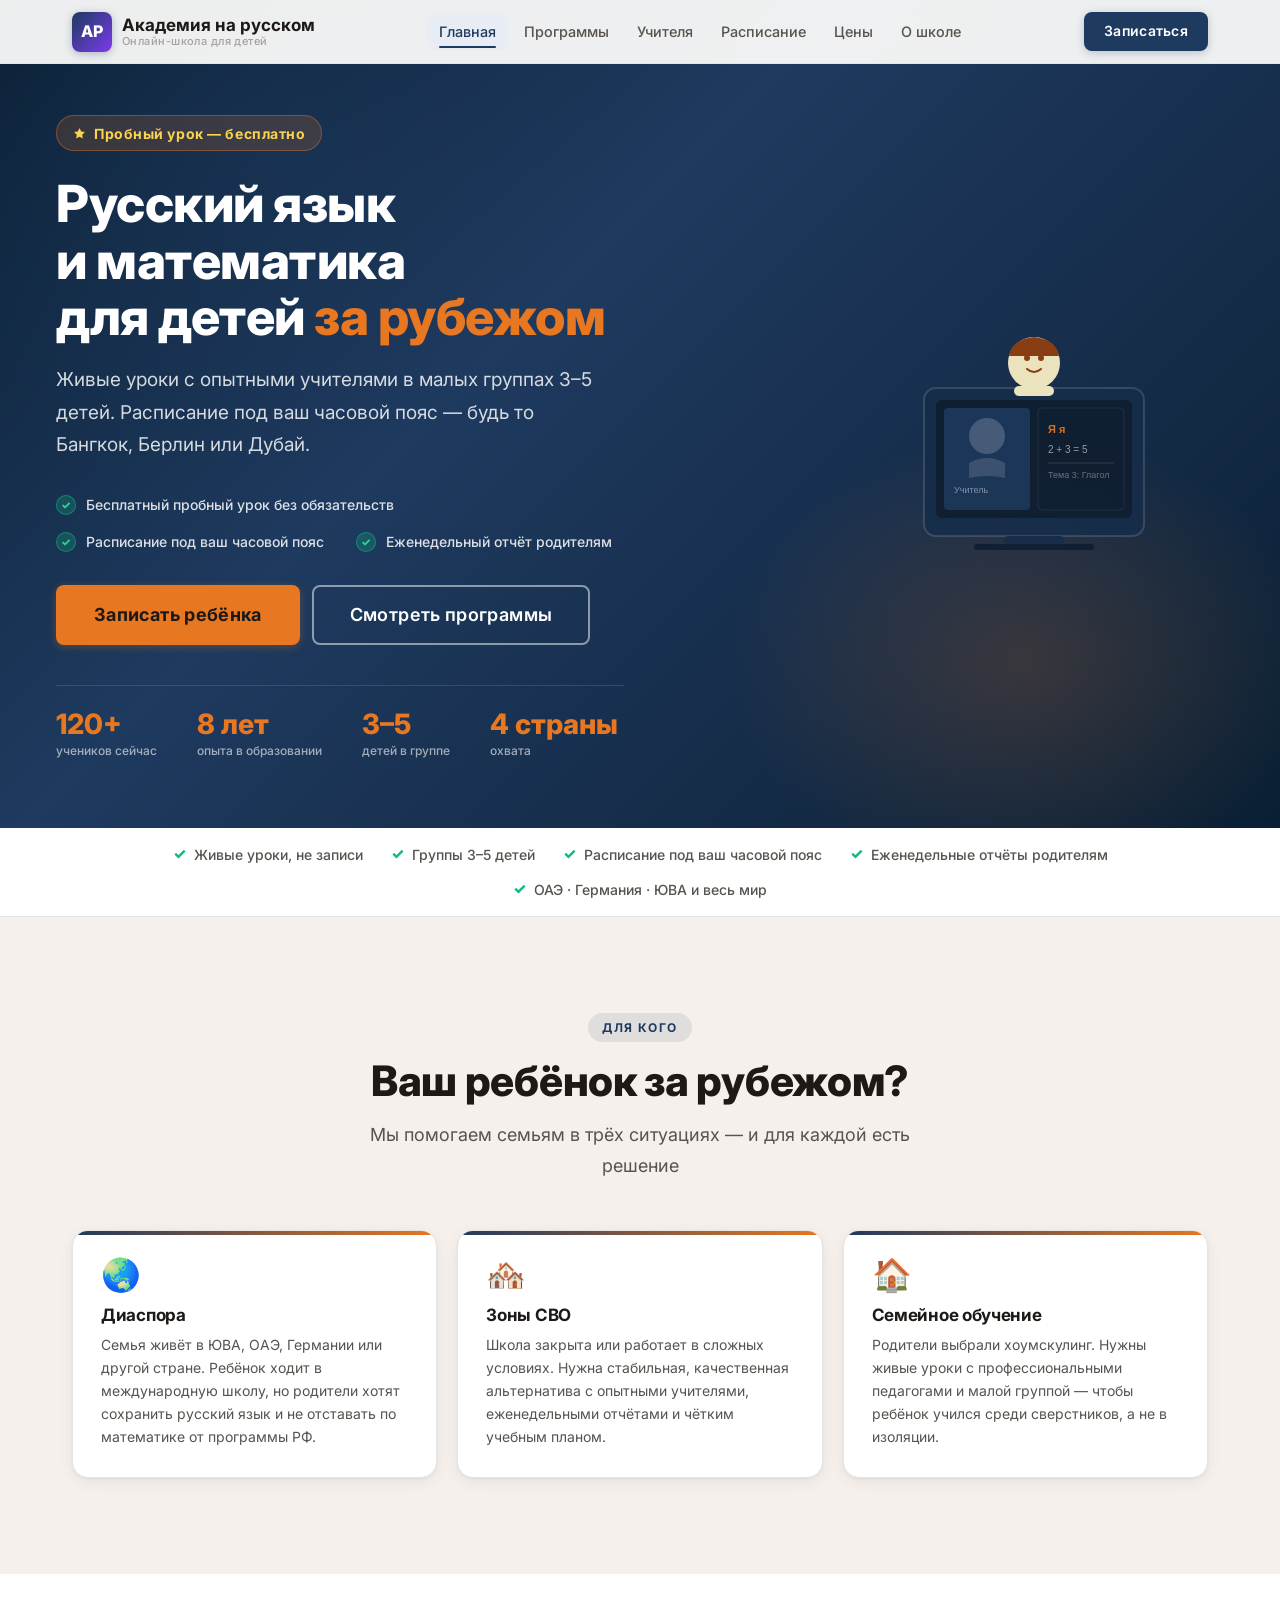
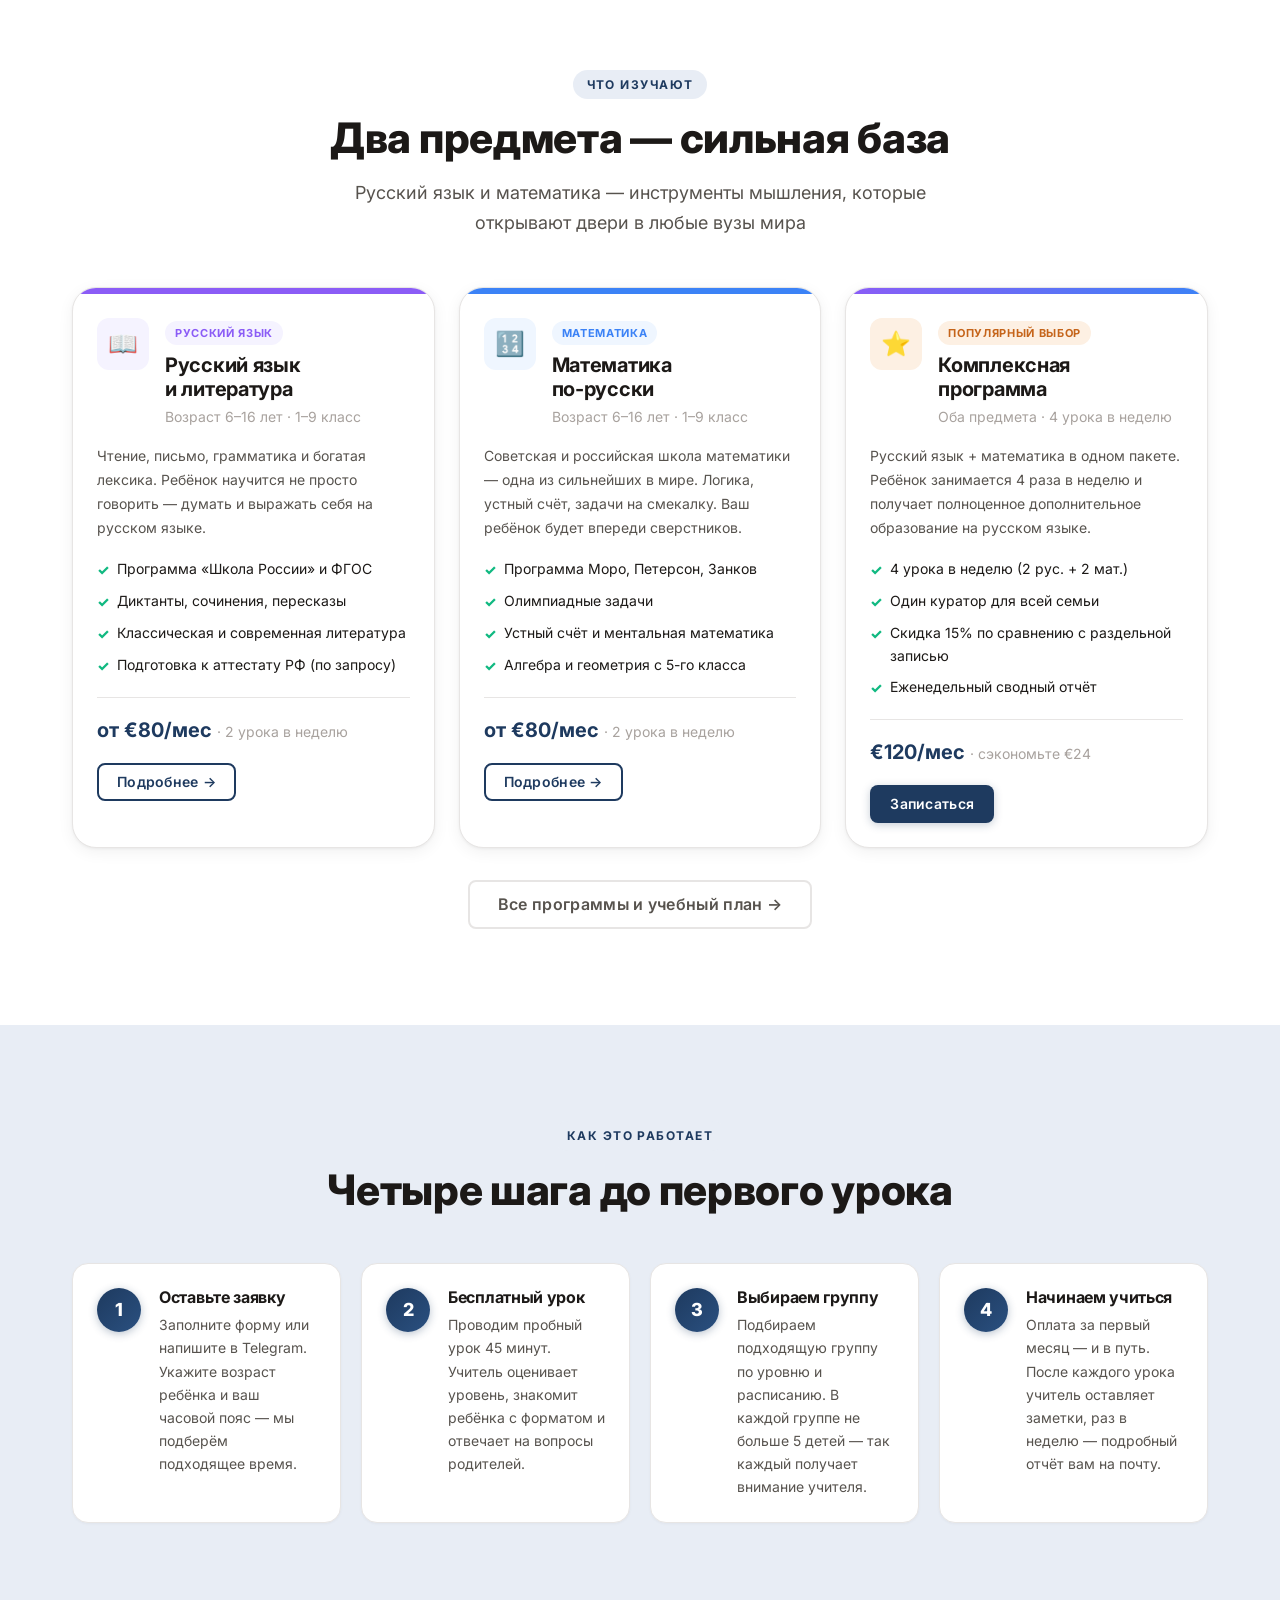
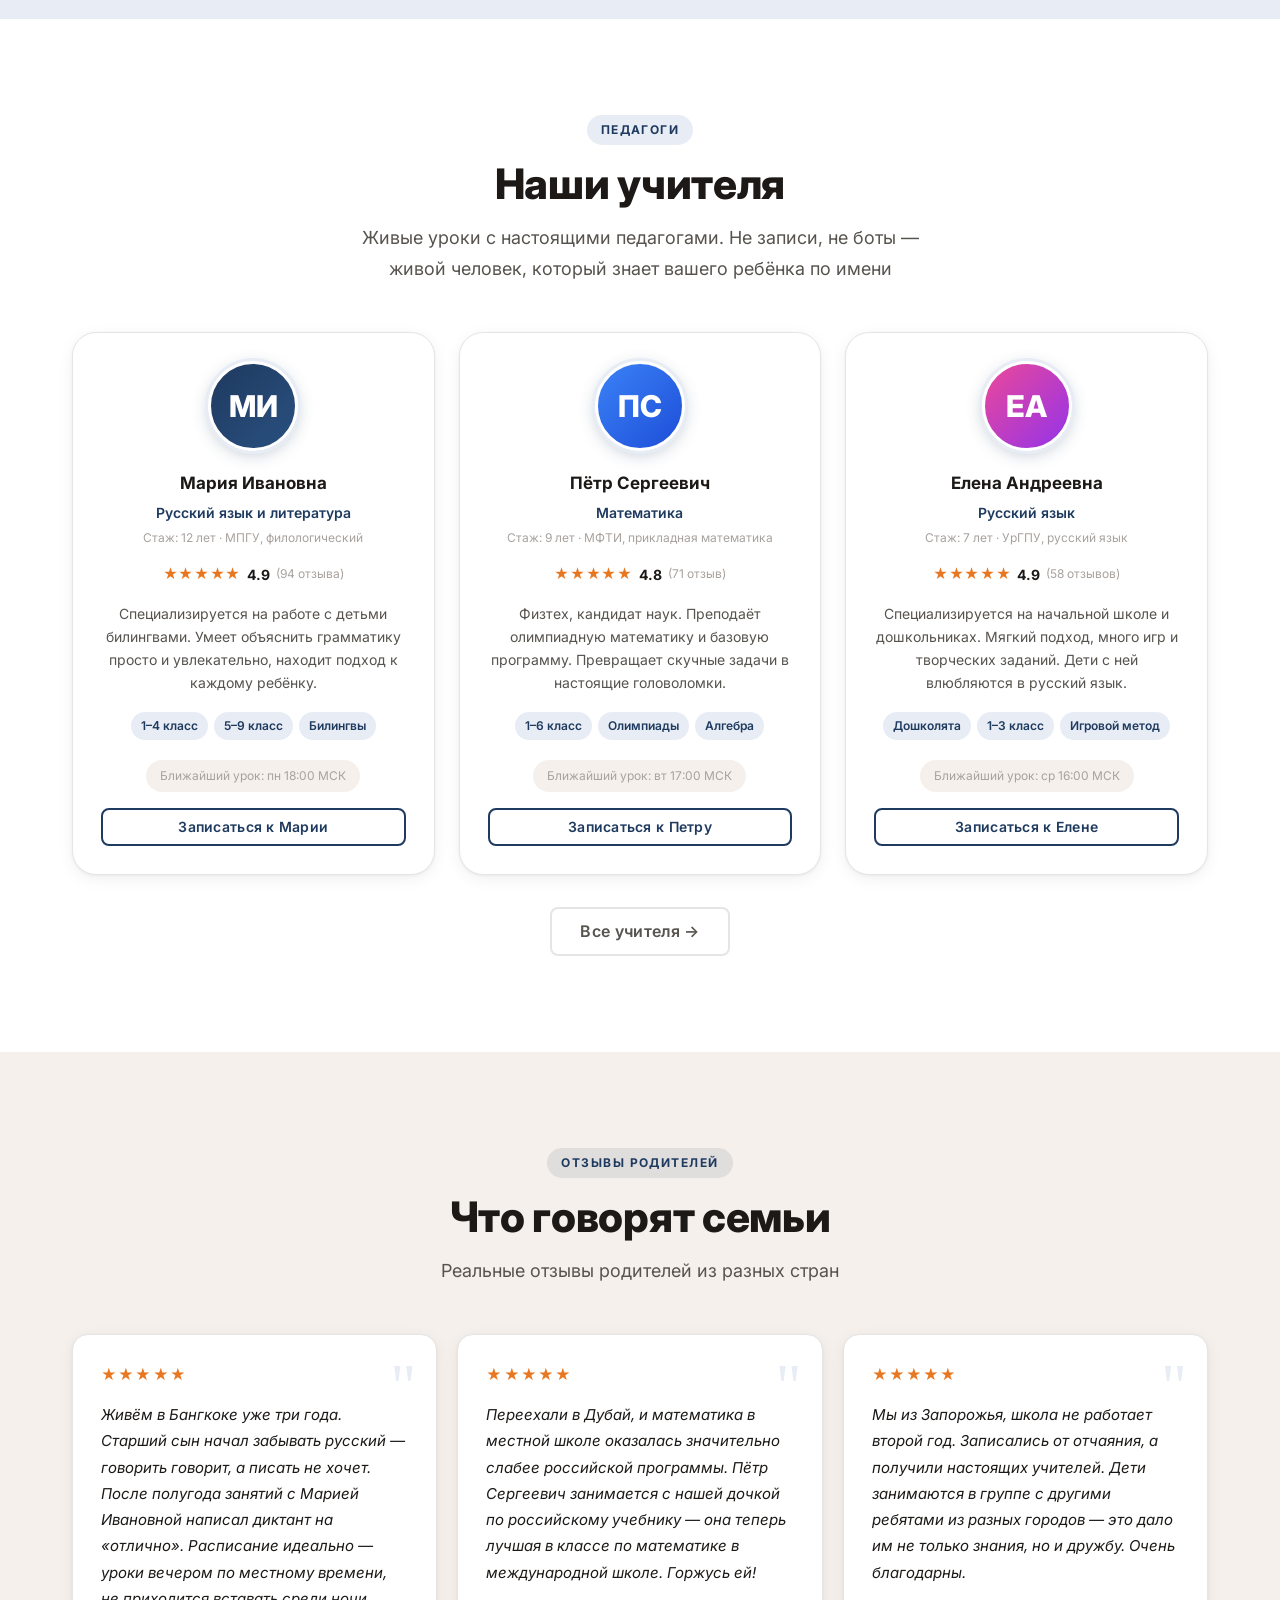
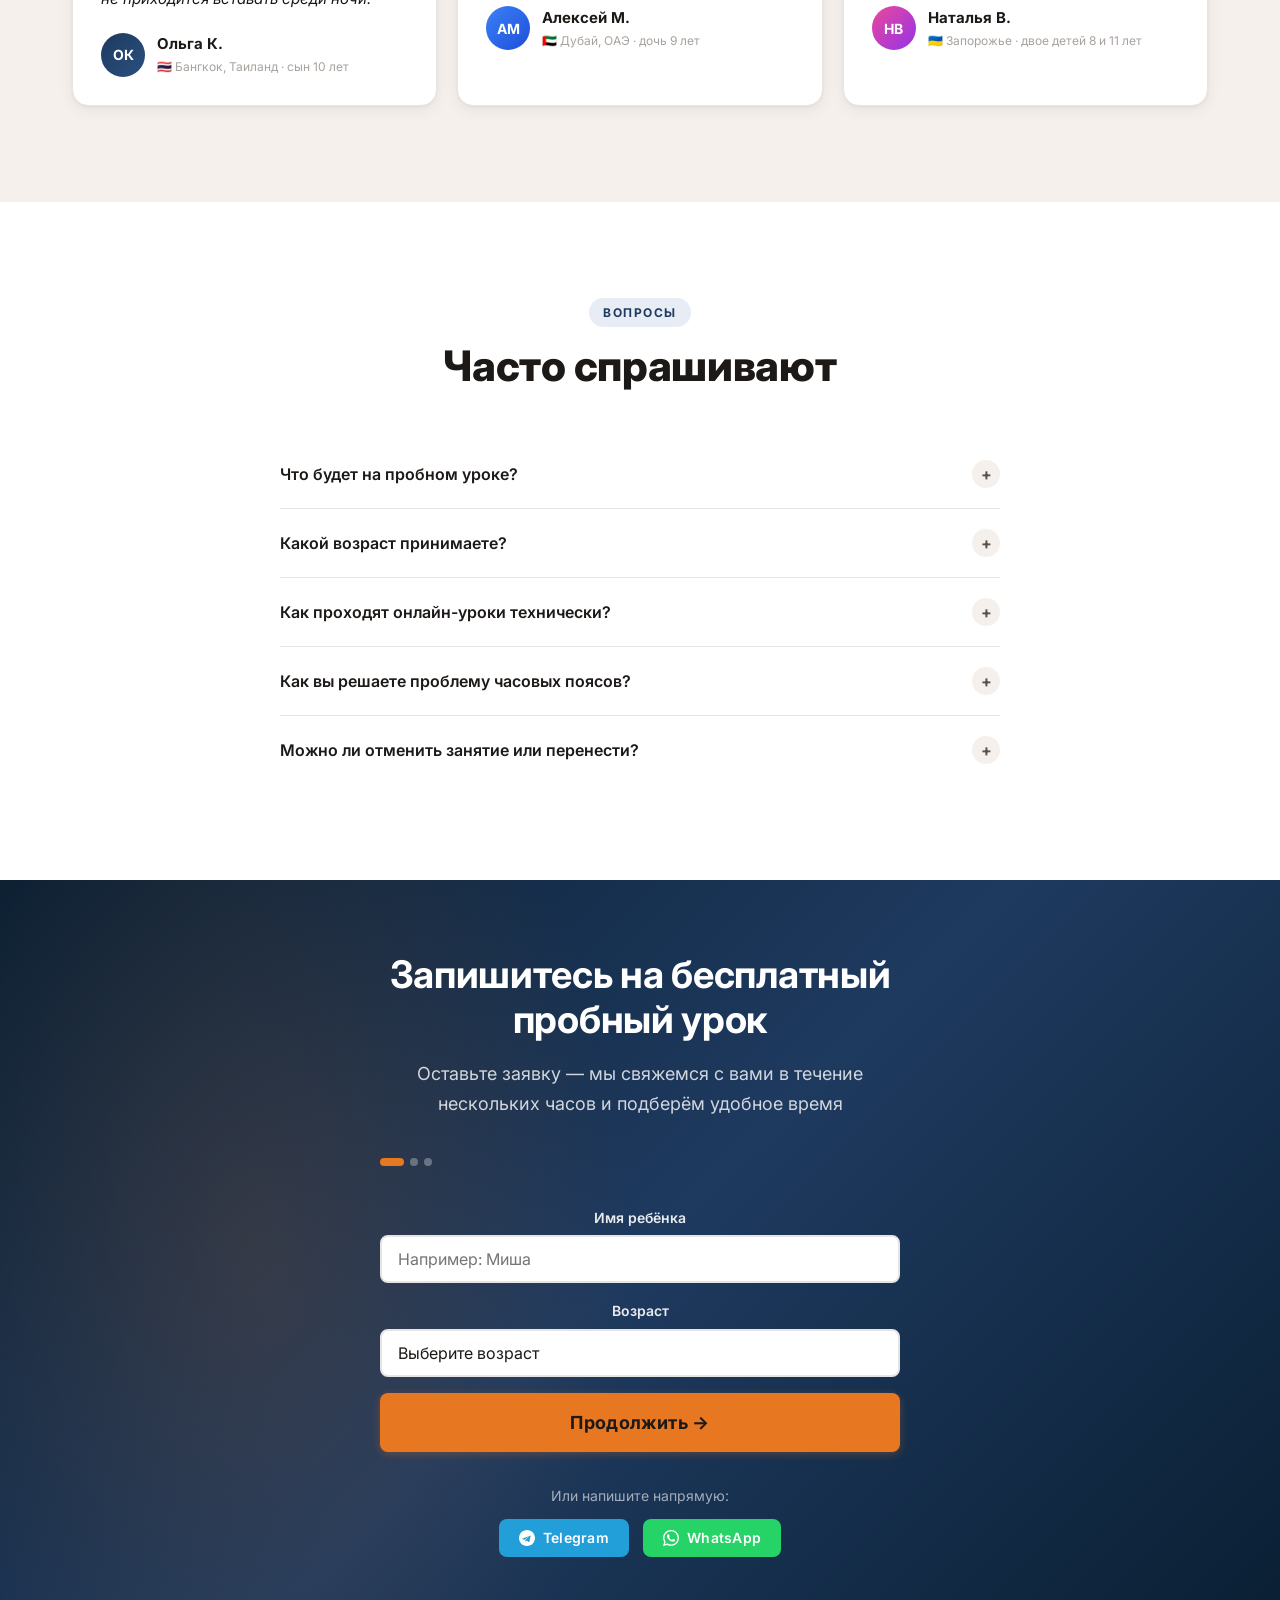
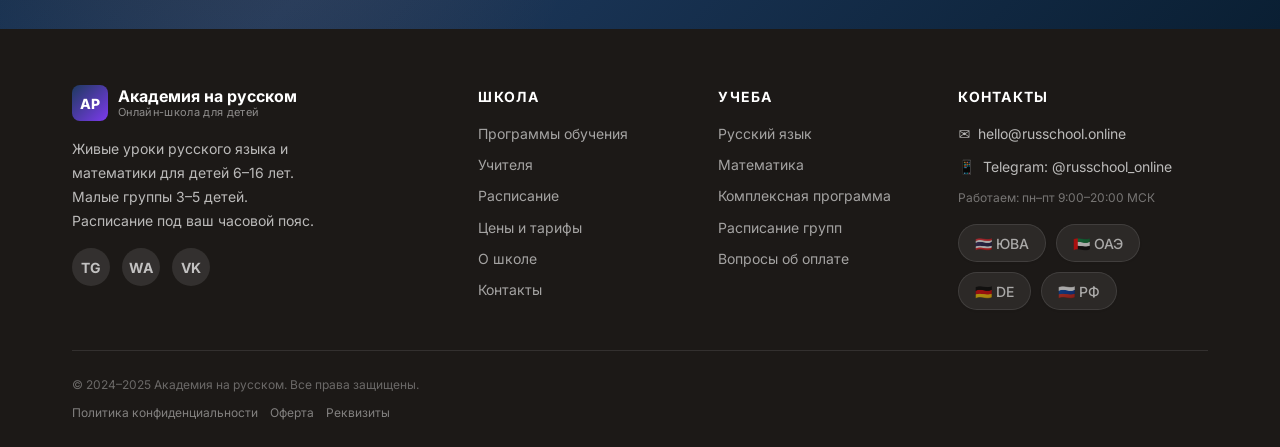
==== commit be161a38: "UI Redesign v3: brand colors #1e3a5f + #E87722, mobile-first, Inter font - Full CSS rewrite (2650 li" ====
--- a/index.html
+++ b/index.html
@@ -3,12 +3,12 @@
 <head>
   <meta charset="UTF-8">
   <meta name="viewport" content="width=device-width, initial-scale=1.0">
-  <title>Школа на русском языке онлайн — русский язык и математика для детей за рубежом</title>
-  <meta name="description" content="Онлайн-школа на русском языке для детей 7–12 лет, живущих за рубежом. Русский язык и математика по советской методике. Группы 3–5 человек. ОАЭ, Германия, ЮВА. Пробный урок бесплатно.">
-  <meta name="keywords" content="школа на русском языке онлайн, русский язык для детей за рубежом, математика на русском онлайн, онлайн школа диаспора, русская онлайн школа ОАЭ, русская онлайн школа Германия">
+  <title>Академия на русском — онлайн-школа русского языка и математики для детей</title>
+  <meta name="description" content="Живые уроки русского языка и математики для детей 6–16 лет. Малые группы 3–5 детей. Для семей в России, ОАЭ, Германии, ЮВА. Пробный урок — бесплатно.">
+  <meta name="keywords" content="онлайн школа русский язык дети, математика онлайн для детей, школа для диаспоры, живые уроки онлайн, русская школа ОАЭ, русская школа Германия, русская школа Таиланд">
   <link rel="canonical" href="https://russchool.online/">
-  <meta property="og:title" content="Школа на русском языке онлайн | Русский язык и математика для детей">
-  <meta property="og:description" content="Живые уроки с опытными учителями. Малые группы 3–5 детей. Возраст 7–12 лет. ОАЭ, Германия, Таиланд, ЮВА.">
+  <meta property="og:title" content="Академия на русском — живые уроки русского и математики">
+  <meta property="og:description" content="Малые группы 3–5 детей. Опытные учителя. Расписание под ваш часовой пояс. Пробный урок бесплатно.">
   <meta property="og:image" content="https://russchool.online/images/og-image.jpg">
   <meta property="og:url" content="https://russchool.online/">
   <meta property="og:type" content="website">
@@ -16,26 +16,21 @@
   <meta name="twitter:card" content="summary_large_image">
   <link rel="preconnect" href="https://fonts.googleapis.com">
   <link rel="preconnect" href="https://fonts.gstatic.com" crossorigin>
-  <link href="https://fonts.googleapis.com/css2?family=Inter:wght@400;500;600;700&family=Playfair+Display:wght@600;700&display=swap" rel="stylesheet">
+  <link href="https://fonts.googleapis.com/css2?family=Inter:wght@400;500;600;700&display=swap" rel="stylesheet">
   <link rel="stylesheet" href="css/style.css">
   <script type="application/ld+json">
   {
     "@context": "https://schema.org",
     "@type": "EducationalOrganization",
     "name": "Академия на русском",
-    "alternateName": "Школа на русском языке онлайн",
+    "alternateName": "Онлайн-школа русского языка и математики",
     "url": "https://russchool.online",
-    "description": "Онлайн-школа русского языка и математики для детей русскоязычной диаспоры 7–12 лет. Группы 3–5 человек, опытные учителя, советская методика.",
+    "description": "Живые онлайн-уроки русского языка и математики для детей 6–16 лет. Малые группы 3–5 детей.",
     "foundingDate": "2024",
     "teaches": ["Русский язык", "Математика"],
     "educationalLevel": "Начальная школа, Средняя школа",
-    "audience": {"@type": "Audience", "audienceType": "Русскоязычная диаспора"},
-    "contactPoint": {
-      "@type": "ContactPoint",
-      "contactType": "enrollment",
-      "availableLanguage": ["Russian", "English"]
-    },
-    "areaServed": ["ОАЭ", "Германия", "Таиланд", "ЮВА", "Глобально"]
+    "audience": {"@type": "Audience", "audienceType": "Дети и родители"},
+    "areaServed": ["Россия", "ОАЭ", "Германия", "Таиланд", "ЮВА", "Глобально"]
   }
   </script>
 </head>
@@ -46,8 +41,8 @@
 <!-- ========== HEADER ========== -->
 <header class="header" role="banner">
   <div class="header__inner">
-    <a href="index.html" class="header__logo" aria-label="Академия на русском — главная">
-      <div class="logo__icon">АР</div>
+    <a href="index.html" class="header__logo" aria-label="Академия на русском — главная страница">
+      <div class="logo__icon" aria-hidden="true">АР</div>
       <div class="logo__text">Академия на русском
         <span>Онлайн-школа для детей</span>
       </div>
@@ -59,7 +54,7 @@
         <li><a href="teachers.html" class="nav__link">Учителя</a></li>
         <li><a href="schedule.html" class="nav__link">Расписание</a></li>
         <li><a href="prices.html" class="nav__link">Цены</a></li>
-        <li><a href="about.html" class="nav__link">О нас</a></li>
+        <li><a href="about.html" class="nav__link">О школе</a></li>
       </ul>
     </nav>
     <div class="header__actions">
@@ -85,581 +80,717 @@
     <li><a href="contacts.html" class="nav-drawer__link">Контакты</a></li>
   </ul>
   <div class="nav-drawer__cta">
-    <a href="contacts.html" class="btn btn--primary w-full">Записаться на пробный урок</a>
+    <a href="contacts.html" class="btn btn--accent btn--wide">Записаться на пробный урок</a>
   </div>
 </nav>
 
+<!-- ========== MAIN ========== -->
+<main id="main">
+
 <!-- ========== HERO ========== -->
-<main id="main">
 <section class="hero" aria-label="Главный баннер">
-  <div class="hero__particles" aria-hidden="true"></div>
-  <div class="hero__visual" aria-hidden="true">Я</div>
+  <div class="hero__bg-glow" aria-hidden="true"></div>
   <div class="hero__content">
-    <div class="hero__badge">
-      <svg width="14" height="14" viewBox="0 0 24 24" fill="currentColor"><path d="M12 2l3.09 6.26L22 9.27l-5 4.87 1.18 6.88L12 17.77l-6.18 3.25L7 14.14 2 9.27l6.91-1.01L12 2z"/></svg>
-      Пробный урок — бесплатно
-    </div>
-    <h1 class="hero__title">
-      Русский язык и математика<br>для детей <em>за рубежом</em>
-    </h1>
-    <p class="hero__text">
-      Живые уроки с опытными учителями. Малые группы 3–5 детей, 7–12 лет.
-      Ваш ребёнок будет говорить, читать и писать на русском —
-      где бы вы ни жили.
-    </p>
-    <div class="hero__buttons">
-      <a href="contacts.html" class="btn btn--accent btn--lg">Записаться на пробный урок</a>
-      <a href="courses.html" class="btn btn--outline-white btn--lg">Посмотреть программы</a>
-    </div>
-    <div class="hero__stats">
-      <div class="hero__stat">
-        <div class="hero__stat-num" data-target="500" data-suffix="к+">0</div>
-        <div class="hero__stat-label">детей в диаспоре</div>
-      </div>
-      <div class="hero__stat">
-        <div class="hero__stat-num" data-target="3" data-suffix="–5">0</div>
-        <div class="hero__stat-label">детей в группе</div>
-      </div>
-      <div class="hero__stat">
-        <div class="hero__stat-num" data-target="8" data-suffix="+ лет">0</div>
-        <div class="hero__stat-label">опыта в образовании</div>
-      </div>
-      <div class="hero__stat">
-        <div class="hero__stat-num" data-target="3" data-suffix=" страны">0</div>
-        <div class="hero__stat-label">направления</div>
-      </div>
+    <div class="hero__main-col">
+      <div class="hero__badge" aria-label="Акция">
+        <svg width="13" height="13" viewBox="0 0 24 24" fill="currentColor" aria-hidden="true"><path d="M12 2l3.09 6.26L22 9.27l-5 4.87 1.18 6.88L12 17.77l-6.18 3.25L7 14.14 2 9.27l6.91-1.01L12 2z"/></svg>
+        Пробный урок — бесплатно
+      </div>
+      <h1 class="hero__title">
+        Русский язык<br>и математика<br>для детей <em>за рубежом</em>
+      </h1>
+      <p class="hero__text">
+        Живые уроки с опытными учителями в малых группах 3–5 детей.
+        Расписание под ваш часовой пояс — будь то Бангкок, Берлин или Дубай.
+      </p>
+      <div class="hero__bullets">
+        <div class="hero__bullet">
+          <div class="hero__bullet-check" aria-hidden="true">✓</div>
+          Бесплатный пробный урок без обязательств
+        </div>
+        <div class="hero__bullet">
+          <div class="hero__bullet-check" aria-hidden="true">✓</div>
+          Расписание под ваш часовой пояс
+        </div>
+        <div class="hero__bullet">
+          <div class="hero__bullet-check" aria-hidden="true">✓</div>
+          Еженедельный отчёт родителям
+        </div>
+      </div>
+      <div class="hero__buttons">
+        <a href="contacts.html" class="btn btn--accent btn--lg">Записать ребёнка</a>
+        <a href="courses.html" class="btn btn--outline-white btn--lg">Смотреть программы</a>
+      </div>
+      <div class="hero__stats" role="list">
+        <div role="listitem">
+          <div class="hero__stat-num" data-target="120" data-suffix="+">0</div>
+          <div class="hero__stat-label">учеников сейчас</div>
+        </div>
+        <div role="listitem">
+          <div class="hero__stat-num" data-target="8" data-suffix=" лет">0</div>
+          <div class="hero__stat-label">опыта в образовании</div>
+        </div>
+        <div role="listitem">
+          <div class="hero__stat-num" data-target="3" data-suffix="–5">0</div>
+          <div class="hero__stat-label">детей в группе</div>
+        </div>
+        <div role="listitem">
+          <div class="hero__stat-num" data-target="4" data-suffix=" страны">0</div>
+          <div class="hero__stat-label">охвата</div>
+        </div>
+      </div>
+    </div>
+    <div class="hero__visual-col" aria-hidden="true">
+      <!-- SVG иллюстрация: ребёнок за уроком -->
+      <svg width="380" height="340" viewBox="0 0 380 340" fill="none" xmlns="http://www.w3.org/2000/svg" style="opacity:0.92">
+        <!-- Ноутбук/экран -->
+        <rect x="80" y="120" width="220" height="148" rx="12" fill="#162d4a" stroke="rgba(255,255,255,0.15)" stroke-width="2"/>
+        <rect x="92" y="132" width="196" height="118" rx="6" fill="#0f1e30"/>
+        <!-- Контент на экране: учитель -->
+        <rect x="100" y="140" width="86" height="102" rx="4" fill="#1e3a5f" opacity="0.9"/>
+        <circle cx="143" cy="168" r="18" fill="rgba(255,255,255,0.2)"/>
+        <path d="M125 195 Q143 185 161 195 L161 210 Q143 206 125 210 Z" fill="rgba(255,255,255,0.15)"/>
+        <text x="110" y="225" font-family="sans-serif" font-size="9" fill="rgba(255,255,255,0.5)">Учитель</text>
+        <!-- Правая часть экрана: доска -->
+        <rect x="194" y="140" width="86" height="102" rx="4" fill="#0f1e30" stroke="rgba(255,255,255,0.08)" stroke-width="1"/>
+        <text x="204" y="165" font-family="sans-serif" font-size="11" fill="#E87722" font-weight="bold">Я я</text>
+        <text x="204" y="185" font-family="sans-serif" font-size="10" fill="rgba(255,255,255,0.6)">2 + 3 = 5</text>
+        <line x1="204" y1="195" x2="270" y2="195" stroke="rgba(255,255,255,0.15)" stroke-width="1"/>
+        <text x="204" y="210" font-family="sans-serif" font-size="9" fill="rgba(255,255,255,0.4)">Тема 3: Глагол</text>
+        <!-- Подставка ноутбука -->
+        <rect x="160" y="268" width="60" height="8" rx="4" fill="#162d4a"/>
+        <rect x="130" y="276" width="120" height="6" rx="3" fill="#0f1e30"/>
+        <!-- Ребёнок (упрощённый) -->
+        <circle cx="190" cy="95" r="26" fill="#FEF3C7"/>
+        <circle cx="183" cy="90" r="3" fill="#92400E"/>
+        <circle cx="197" cy="90" r="3" fill="#92400E"/>
+        <path d="M183 101 Q190 107 197 101" stroke="#92400E" stroke-width="2" fill="none" stroke-linecap="round"/>
+        <!-- Волосы -->
+        <path d="M165 88 Q167 72 190 69 Q213 72 215 88" fill="#92400E"/>
+        <!-- Тело ребёнка -->
+        <rect x="170" y="118" width="40" height="10" rx="5" fill="#FEF3C7"/>
+        <!-- Звёздочки -->
+        <text x="50" y="100" font-size="22" opacity="0.7">⭐</text>
+        <text x="300" y="80" font-size="18" opacity="0.6">✨</text>
+        <text x="320" y="180" font-size="14" opacity="0.5">📚</text>
+        <text x="30" y="200" font-size="16" opacity="0.5">🌟</text>
+      </svg>
     </div>
   </div>
 </section>
 
 <!-- ========== TRUST BAR ========== -->
-<div class="trust-bar" aria-label="Преимущества">
+<div class="trust-bar" aria-label="Ключевые преимущества">
   <div class="container">
     <div class="trust-bar__inner">
       <div class="trust-item">
-        <svg width="16" height="16" fill="none" viewBox="0 0 24 24" stroke="currentColor" stroke-width="2"><path d="M9 12l2 2 4-4m6 2a9 9 0 11-18 0 9 9 0 0118 0z"/></svg>
+        <span class="trust-item__icon" aria-hidden="true">✓</span>
         Живые уроки, не записи
       </div>
       <div class="trust-item">
-        <svg width="16" height="16" fill="none" viewBox="0 0 24 24" stroke="currentColor" stroke-width="2"><path d="M17 20h5v-2a3 3 0 00-5.356-1.857M17 20H7m10 0v-2c0-.656-.126-1.283-.356-1.857M7 20H2v-2a3 3 0 015.356-1.857M7 20v-2c0-.656.126-1.283.356-1.857m0 0a5.002 5.002 0 019.288 0M15 7a3 3 0 11-6 0 3 3 0 016 0z"/></svg>
+        <span class="trust-item__icon" aria-hidden="true">✓</span>
         Группы 3–5 детей
       </div>
       <div class="trust-item">
-        <svg width="16" height="16" fill="none" viewBox="0 0 24 24" stroke="currentColor" stroke-width="2"><path d="M12 8v4l3 3m6-3a9 9 0 11-18 0 9 9 0 0118 0z"/></svg>
-        Удобное расписание по вашему времени
+        <span class="trust-item__icon" aria-hidden="true">✓</span>
+        Расписание под ваш часовой пояс
       </div>
       <div class="trust-item">
-        <svg width="16" height="16" fill="none" viewBox="0 0 24 24" stroke="currentColor" stroke-width="2"><path d="M9 19v-6a2 2 0 00-2-2H5a2 2 0 00-2 2v6a2 2 0 002 2h2a2 2 0 002-2zm0 0V9a2 2 0 012-2h2a2 2 0 012 2v10m-6 0a2 2 0 002 2h2a2 2 0 002-2m0 0V5a2 2 0 012-2h2a2 2 0 012 2v14a2 2 0 01-2 2h-2a2 2 0 01-2-2z"/></svg>
+        <span class="trust-item__icon" aria-hidden="true">✓</span>
         Еженедельные отчёты родителям
       </div>
       <div class="trust-item">
-        <svg width="16" height="16" fill="none" viewBox="0 0 24 24" stroke="currentColor" stroke-width="2"><path d="M3.055 11H5a2 2 0 012 2v1a2 2 0 002 2 2 2 0 012 2v2.945M8 3.935V5.5A2.5 2.5 0 0010.5 8h.5a2 2 0 012 2 2 2 0 104 0 2 2 0 012-2h1.064M15 20.488V18a2 2 0 012-2h3.064"/></svg>
+        <span class="trust-item__icon" aria-hidden="true">✓</span>
         ОАЭ · Германия · ЮВА и весь мир
       </div>
     </div>
   </div>
 </div>
 
-<!-- ========== ПРОБЛЕМЫ РОДИТЕЛЕЙ ========== -->
-<section class="section" id="why">
-  <div class="container">
-    <div class="section__header fade-in">
-      <div class="section__label">Почему это важно</div>
-      <h2 class="section__title">Что происходит с языком<br>без поддержки</h2>
-      <p class="section__subtitle">Через 2–3 года жизни за рубежом большинство детей теряют беглость письма и чтения. Мы это исправляем.</p>
-    </div>
-    <div class="benefits-grid">
-      <div class="benefit-card fade-in">
-        <div class="benefit-card__icon">📉</div>
-        <h3 class="benefit-card__title">Язык уходит быстро</h3>
-        <p class="benefit-card__text">Дети говорят, но перестают читать и писать. Уже через год обучения в иностранной школе русский становится «языком дома», а не языком мышления.</p>
-      </div>
-      <div class="benefit-card fade-in">
-        <div class="benefit-card__icon">🕐</div>
-        <h3 class="benefit-card__title">Занятия по Москве — это 3 ночи</h3>
-        <p class="benefit-card__text">Большинство платформ работают по МСК. Для ЮВА это 3–4 часа ночи. Мы составляем расписание по вашему часовому поясу.</p>
-      </div>
-      <div class="benefit-card fade-in">
-        <div class="benefit-card__icon">👥</div>
-        <h3 class="benefit-card__title">Нет русскоязычной среды</h3>
-        <p class="benefit-card__text">В международной школе ребёнок изолирован от русскоговорящих сверстников. Наши малые группы создают живую языковую среду.</p>
-      </div>
-      <div class="benefit-card fade-in">
-        <div class="benefit-card__icon">📊</div>
-        <h3 class="benefit-card__title">Слабая математика</h3>
-        <p class="benefit-card__text">Родители в Германии и ОАЭ говорят: местная математика значительно слабее. Советская методика даёт ребёнку реальное преимущество.</p>
-      </div>
-      <div class="benefit-card fade-in">
-        <div class="benefit-card__icon">❓</div>
-        <h3 class="benefit-card__title">Непрозрачный прогресс</h3>
-        <p class="benefit-card__text">Многие школы берут деньги, но не дают отчётов. Родитель не знает, что происходит. Мы даём еженедельный отчёт по каждому ребёнку.</p>
-      </div>
-      <div class="benefit-card fade-in">
-        <div class="benefit-card__icon">🌏</div>
-        <h3 class="benefit-card__title">«Русская школа» — политически чувствительно</h3>
-        <p class="benefit-card__text">В Европе после 2022 года это слово стало проблемой. Мы — <strong>школа на русском языке</strong>: без политики, только образование.</p>
-      </div>
+<!-- ========== ДЛЯ КОГО ========== -->
+<section class="section section--warm" id="for-whom">
+  <div class="container">
+    <div class="section__header fade-in-up">
+      <div class="section__label">Для кого</div>
+      <h2 class="section__title">Ваш ребёнок за рубежом?</h2>
+      <p class="section__subtitle">Мы помогаем семьям в трёх ситуациях — и для каждой есть решение</p>
+    </div>
+    <div class="audience-grid">
+      <article class="audience-card fade-in-up">
+        <div class="audience-card__emoji" aria-hidden="true">🌏</div>
+        <h3 class="audience-card__title">Диаспора</h3>
+        <p class="audience-card__text">
+          Семья живёт в ЮВА, ОАЭ, Германии или другой стране. Ребёнок ходит в международную школу,
+          но родители хотят сохранить русский язык и не отставать по математике от программы РФ.
+        </p>
+      </article>
+      <article class="audience-card fade-in-up">
+        <div class="audience-card__emoji" aria-hidden="true">🏘️</div>
+        <h3 class="audience-card__title">Зоны СВО</h3>
+        <p class="audience-card__text">
+          Школа закрыта или работает в сложных условиях. Нужна стабильная, качественная альтернатива
+          с опытными учителями, еженедельными отчётами и чётким учебным планом.
+        </p>
+      </article>
+      <article class="audience-card fade-in-up">
+        <div class="audience-card__emoji" aria-hidden="true">🏠</div>
+        <h3 class="audience-card__title">Семейное обучение</h3>
+        <p class="audience-card__text">
+          Родители выбрали хоумскулинг. Нужны живые уроки с профессиональными педагогами
+          и малой группой — чтобы ребёнок учился среди сверстников, а не в изоляции.
+        </p>
+      </article>
     </div>
   </div>
 </section>
 
-<!-- ========== ПРОГРАММЫ (PREVIEW) ========== -->
-<section class="section section--alt" id="courses">
-  <div class="container">
-    <div class="section__header fade-in">
-      <div class="section__label">Программы</div>
-      <h2 class="section__title">Два предмета, один результат</h2>
-      <p class="section__subtitle">Русский язык и математика — основа образования, которая останется с ребёнком навсегда.</p>
-    </div>
-    <div class="courses-grid">
-      <article class="course-card fade-in">
-        <div class="course-card__header">
-          <div class="course-card__tag">Русский язык</div>
-          <h3 class="course-card__title">Русский язык<br>и литература</h3>
-          <div class="course-card__ages">Возраст 7–12 лет · Уровни A1–C1</div>
-        </div>
-        <div class="course-card__body">
-          <p class="course-card__desc">Чтение, письмо, грамматика и богатая лексика. Ребёнок научится не просто говорить — думать и выражать себя на русском языке.</p>
-          <ul class="course-card__features">
-            <li class="course-feature">Программа «Школа России»</li>
-            <li class="course-feature">Диктанты, сочинения, пересказы</li>
-            <li class="course-feature">Классическая и современная литература</li>
-            <li class="course-feature">Подготовка к аттестату РФ (по запросу)</li>
+<!-- ========== ПРЕДМЕТЫ ========== -->
+<section class="section section--white" id="subjects">
+  <div class="container">
+    <div class="section__header fade-in-up">
+      <div class="section__label">Что изучают</div>
+      <h2 class="section__title">Два предмета — сильная база</h2>
+      <p class="section__subtitle">Русский язык и математика — инструменты мышления, которые открывают двери в любые вузы мира</p>
+    </div>
+    <div class="subjects-grid">
+
+      <article class="subject-card subject-card--ru fade-in-up">
+        <div class="subject-card__top"></div>
+        <div class="subject-card__header">
+          <div class="subject-card__icon" aria-hidden="true">📖</div>
+          <div class="subject-card__meta">
+            <div class="subject-card__badge">Русский язык</div>
+            <h3 class="subject-card__title">Русский язык<br>и литература</h3>
+            <div class="subject-card__ages">Возраст 6–16 лет · 1–9 класс</div>
+          </div>
+        </div>
+        <div class="subject-card__body">
+          <p class="subject-card__desc">
+            Чтение, письмо, грамматика и богатая лексика. Ребёнок научится не просто говорить —
+            думать и выражать себя на русском языке.
+          </p>
+          <ul class="subject-card__features" aria-label="Что входит в программу">
+            <li class="subject-feature">Программа «Школа России» и ФГОС</li>
+            <li class="subject-feature">Диктанты, сочинения, пересказы</li>
+            <li class="subject-feature">Классическая и современная литература</li>
+            <li class="subject-feature">Подготовка к аттестату РФ (по запросу)</li>
           </ul>
-          <div class="course-card__price">от €80/мес <span>· 2 урока в неделю</span></div>
-          <a href="courses.html" class="btn btn--outline">Подробнее о программе</a>
-        </div>
-      </article>
-      <article class="course-card course-card--math fade-in">
-        <div class="course-card__header">
-          <div class="course-card__tag">Математика</div>
-          <h3 class="course-card__title">Математика<br>по-русски</h3>
-          <div class="course-card__ages">Возраст 7–12 лет · 1–6 класс</div>
-        </div>
-        <div class="course-card__body">
-          <p class="course-card__desc">Советская школа математики — одна из сильнейших в мире. Логика, устный счёт, задачи на смекалку. Ваш ребёнок будет впереди сверстников.</p>
-          <ul class="course-card__features">
-            <li class="course-feature">Программа Моро, Петерсон, Занков</li>
-            <li class="course-feature">Олимпиадные задачи</li>
-            <li class="course-feature">Устный счёт и ментальная математика</li>
-            <li class="course-feature">Геометрия с 3-го класса</li>
+          <div class="subject-card__footer">
+            <div class="subject-card__price">от €80/мес <span>· 2 урока в неделю</span></div>
+            <a href="courses.html" class="btn btn--outline btn--sm">Подробнее →</a>
+          </div>
+        </div>
+      </article>
+
+      <article class="subject-card subject-card--math fade-in-up">
+        <div class="subject-card__top"></div>
+        <div class="subject-card__header">
+          <div class="subject-card__icon" aria-hidden="true">🔢</div>
+          <div class="subject-card__meta">
+            <div class="subject-card__badge">Математика</div>
+            <h3 class="subject-card__title">Математика<br>по-русски</h3>
+            <div class="subject-card__ages">Возраст 6–16 лет · 1–9 класс</div>
+          </div>
+        </div>
+        <div class="subject-card__body">
+          <p class="subject-card__desc">
+            Советская и российская школа математики — одна из сильнейших в мире.
+            Логика, устный счёт, задачи на смекалку. Ваш ребёнок будет впереди сверстников.
+          </p>
+          <ul class="subject-card__features" aria-label="Что входит в программу">
+            <li class="subject-feature">Программа Моро, Петерсон, Занков</li>
+            <li class="subject-feature">Олимпиадные задачи</li>
+            <li class="subject-feature">Устный счёт и ментальная математика</li>
+            <li class="subject-feature">Алгебра и геометрия с 5-го класса</li>
           </ul>
-          <div class="course-card__price">от €80/мес <span>· 2 урока в неделю</span></div>
-          <a href="courses.html" class="btn btn--outline">Подробнее о программе</a>
-        </div>
-      </article>
-      <article class="course-card course-card--combo fade-in">
-        <div class="course-card__header">
-          <div class="course-card__tag">⭐ Популярный выбор</div>
-          <h3 class="course-card__title">Комплексная<br>программа</h3>
-          <div class="course-card__ages">Возраст 7–12 лет · Оба предмета</div>
-        </div>
-        <div class="course-card__body">
-          <p class="course-card__desc">Русский язык + математика в одном пакете. Ребёнок занимается 4 раза в неделю и получает полноценное дополнительное образование на русском.</p>
-          <ul class="course-card__features">
-            <li class="course-feature">4 урока в неделю</li>
-            <li class="course-feature">Один куратор для всей семьи</li>
-            <li class="course-feature">Скидка 15% vs раздельно</li>
-            <li class="course-feature">Подготовка к переходу в российский вуз</li>
+          <div class="subject-card__footer">
+            <div class="subject-card__price">от €80/мес <span>· 2 урока в неделю</span></div>
+            <a href="courses.html" class="btn btn--outline btn--sm">Подробнее →</a>
+          </div>
+        </div>
+      </article>
+
+      <article class="subject-card subject-card--combo fade-in-up">
+        <div class="subject-card__top"></div>
+        <div class="subject-card__header">
+          <div class="subject-card__icon" aria-hidden="true">⭐</div>
+          <div class="subject-card__meta">
+            <div class="subject-card__badge">Популярный выбор</div>
+            <h3 class="subject-card__title">Комплексная<br>программа</h3>
+            <div class="subject-card__ages">Оба предмета · 4 урока в неделю</div>
+          </div>
+        </div>
+        <div class="subject-card__body">
+          <p class="subject-card__desc">
+            Русский язык + математика в одном пакете. Ребёнок занимается 4 раза в неделю
+            и получает полноценное дополнительное образование на русском языке.
+          </p>
+          <ul class="subject-card__features" aria-label="Что входит">
+            <li class="subject-feature">4 урока в неделю (2 рус. + 2 мат.)</li>
+            <li class="subject-feature">Один куратор для всей семьи</li>
+            <li class="subject-feature">Скидка 15% по сравнению с раздельной записью</li>
+            <li class="subject-feature">Еженедельный сводный отчёт</li>
           </ul>
-          <div class="course-card__price">€120/мес <span>· 4 урока в неделю</span></div>
-          <a href="contacts.html" class="btn btn--primary">Записаться</a>
-        </div>
-      </article>
+          <div class="subject-card__footer">
+            <div class="subject-card__price">€120/мес <span>· сэкономьте €24</span></div>
+            <a href="contacts.html" class="btn btn--primary btn--sm">Записаться</a>
+          </div>
+        </div>
+      </article>
+
     </div>
     <div class="text-center mt-4">
-      <a href="courses.html" class="btn btn--outline">Все программы и учебный план →</a>
+      <a href="courses.html" class="btn btn--ghost">Все программы и учебный план →</a>
     </div>
   </div>
 </section>
 
 <!-- ========== КАК ЭТО РАБОТАЕТ ========== -->
-<section class="section" id="how">
-  <div class="container">
-    <div class="section__header fade-in">
+<section class="section section--light" id="how">
+  <div class="container">
+    <div class="section__header fade-in-up">
       <div class="section__label">Как это работает</div>
       <h2 class="section__title">Четыре шага до первого урока</h2>
     </div>
-    <div class="steps">
-      <div class="step fade-in">
-        <div class="step__num">1</div>
-        <div class="step__content">
-          <h3 class="step__title">Оставьте заявку</h3>
-          <p class="step__text">Заполните форму на сайте или напишите в Telegram. Укажите возраст ребёнка и часовой пояс.</p>
-        </div>
-      </div>
-      <div class="step fade-in">
-        <div class="step__num">2</div>
-        <div class="step__content">
-          <h3 class="step__title">Бесплатный урок</h3>
-          <p class="step__text">Проводим пробный урок 45 минут. Учитель оценивает уровень, ребёнок знакомится с форматом.</p>
-        </div>
-      </div>
-      <div class="step fade-in">
-        <div class="step__num">3</div>
-        <div class="step__content">
-          <h3 class="step__title">Подбираем группу</h3>
-          <p class="step__text">Формируем группу 3–5 детей одного уровня и близких часовых поясов. Начало занятий — в удобное время.</p>
-        </div>
-      </div>
-      <div class="step fade-in">
-        <div class="step__num">4</div>
-        <div class="step__content">
-          <h3 class="step__title">Занимаемся и растём</h3>
-          <p class="step__text">Регулярные уроки, домашние задания, еженедельный отчёт родителям. Прогресс виден с первого месяца.</p>
+    <div class="steps-grid">
+      <div class="step-card fade-in-up">
+        <div class="step-card__num" aria-hidden="true">1</div>
+        <div>
+          <h3 class="step-card__title">Оставьте заявку</h3>
+          <p class="step-card__text">Заполните форму или напишите в Telegram. Укажите возраст ребёнка и ваш часовой пояс — мы подберём подходящее время.</p>
+        </div>
+      </div>
+      <div class="step-card fade-in-up">
+        <div class="step-card__num" aria-hidden="true">2</div>
+        <div>
+          <h3 class="step-card__title">Бесплатный урок</h3>
+          <p class="step-card__text">Проводим пробный урок 45 минут. Учитель оценивает уровень, знакомит ребёнка с форматом и отвечает на вопросы родителей.</p>
+        </div>
+      </div>
+      <div class="step-card fade-in-up">
+        <div class="step-card__num" aria-hidden="true">3</div>
+        <div>
+          <h3 class="step-card__title">Выбираем группу</h3>
+          <p class="step-card__text">Подбираем подходящую группу по уровню и расписанию. В каждой группе не больше 5 детей — так каждый получает внимание учителя.</p>
+        </div>
+      </div>
+      <div class="step-card fade-in-up">
+        <div class="step-card__num" aria-hidden="true">4</div>
+        <div>
+          <h3 class="step-card__title">Начинаем учиться</h3>
+          <p class="step-card__text">Оплата за первый месяц — и в путь. После каждого урока учитель оставляет заметки, раз в неделю — подробный отчёт вам на почту.</p>
         </div>
       </div>
     </div>
   </div>
 </section>
 
-<!-- ========== УЧИТЕЛЯ (PREVIEW) ========== -->
-<section class="section section--alt" id="teachers">
-  <div class="container">
-    <div class="section__header fade-in">
-      <div class="section__label">Учителя</div>
-      <h2 class="section__title">Живые уроки с настоящими педагогами</h2>
-      <p class="section__subtitle">Никаких записей и автоматических программ. Только опытные учителя с педагогическим образованием.</p>
+<!-- ========== УЧИТЕЛЯ (ПРЕВЬЮ) ========== -->
+<section class="section section--white" id="teachers-preview">
+  <div class="container">
+    <div class="section__header fade-in-up">
+      <div class="section__label">Педагоги</div>
+      <h2 class="section__title">Наши учителя</h2>
+      <p class="section__subtitle">Живые уроки с настоящими педагогами. Не записи, не боты — живой человек, который знает вашего ребёнка по имени</p>
     </div>
     <div class="teachers-grid">
-      <div class="teacher-card fade-in">
-        <div class="teacher-card__avatar">АМ</div>
-        <h3 class="teacher-card__name">Анна Михайловна</h3>
-        <div class="teacher-card__role">Русский язык и литература</div>
-        <p class="teacher-card__bio">12 лет в школе, МГПУ. Работает с детьми диаспоры с 2020 года. Специализация — восстановление и развитие языка у детей 7–10 лет.</p>
+
+      <article class="teacher-card fade-in-up">
+        <div class="teacher-card__avatar" aria-label="Аватар учителя Марии">МИ</div>
+        <div class="teacher-card__name">Мария Ивановна</div>
+        <div class="teacher-card__subject">Русский язык и литература</div>
+        <div class="teacher-card__exp">Стаж: 12 лет · МПГУ, филологический</div>
+        <div class="teacher-card__rating">
+          <span class="teacher-card__stars" aria-label="Рейтинг">★★★★★</span>
+          <span class="teacher-card__rating-num">4.9</span>
+          <span class="teacher-card__rating-count">(94 отзыва)</span>
+        </div>
+        <p class="teacher-card__bio">Специализируется на работе с детьми билингвами. Умеет объяснить грамматику просто и увлекательно, находит подход к каждому ребёнку.</p>
         <div class="teacher-card__tags">
-          <span class="tag">7–10 лет</span>
-          <span class="tag">A1–B2</span>
-          <span class="tag">ОАЭ, ЮВА</span>
-        </div>
-      </div>
-      <div class="teacher-card fade-in">
-        <div class="teacher-card__avatar">СВ</div>
-        <h3 class="teacher-card__name">Сергей Владимирович</h3>
-        <div class="teacher-card__role">Математика</div>
-        <p class="teacher-card__bio">Физмат, 15 лет преподавания. Участник олимпиадного движения. Умеет объяснять сложное через задачи — дети любят его уроки.</p>
+          <span class="tag">1–4 класс</span>
+          <span class="tag">5–9 класс</span>
+          <span class="tag">Билингвы</span>
+        </div>
+        <div class="teacher-card__next">Ближайший урок: пн 18:00 МСК</div>
+        <a href="contacts.html" class="btn btn--outline btn--sm btn--wide">Записаться к Марии</a>
+      </article>
+
+      <article class="teacher-card fade-in-up">
+        <div class="teacher-card__avatar" style="background: linear-gradient(135deg, #3B82F6 0%, #1D4ED8 100%);" aria-label="Аватар учителя Петра">ПС</div>
+        <div class="teacher-card__name">Пётр Сергеевич</div>
+        <div class="teacher-card__subject">Математика</div>
+        <div class="teacher-card__exp">Стаж: 9 лет · МФТИ, прикладная математика</div>
+        <div class="teacher-card__rating">
+          <span class="teacher-card__stars" aria-label="Рейтинг">★★★★★</span>
+          <span class="teacher-card__rating-num">4.8</span>
+          <span class="teacher-card__rating-count">(71 отзыв)</span>
+        </div>
+        <p class="teacher-card__bio">Физтех, кандидат наук. Преподаёт олимпиадную математику и базовую программу. Превращает скучные задачи в настоящие головоломки.</p>
         <div class="teacher-card__tags">
-          <span class="tag">8–12 лет</span>
           <span class="tag">1–6 класс</span>
-          <span class="tag">Германия</span>
-        </div>
-      </div>
-      <div class="teacher-card fade-in">
-        <div class="teacher-card__avatar">НК</div>
-        <h3 class="teacher-card__name">Наталья Кузнецова</h3>
-        <div class="teacher-card__role">Русский язык · Старшая группа</div>
-        <p class="teacher-card__bio">РГПУ им. Герцена. Ведёт старшие группы 10–12 лет, готовит к поступлению в российские вузы и экзаменам.</p>
+          <span class="tag">Олимпиады</span>
+          <span class="tag">Алгебра</span>
+        </div>
+        <div class="teacher-card__next">Ближайший урок: вт 17:00 МСК</div>
+        <a href="contacts.html" class="btn btn--outline btn--sm btn--wide">Записаться к Петру</a>
+      </article>
+
+      <article class="teacher-card fade-in-up">
+        <div class="teacher-card__avatar" style="background: linear-gradient(135deg, #EC4899 0%, #9333EA 100%);" aria-label="Аватар учителя Елены">ЕА</div>
+        <div class="teacher-card__name">Елена Андреевна</div>
+        <div class="teacher-card__subject">Русский язык</div>
+        <div class="teacher-card__exp">Стаж: 7 лет · УрГПУ, русский язык</div>
+        <div class="teacher-card__rating">
+          <span class="teacher-card__stars" aria-label="Рейтинг">★★★★★</span>
+          <span class="teacher-card__rating-num">4.9</span>
+          <span class="teacher-card__rating-count">(58 отзывов)</span>
+        </div>
+        <p class="teacher-card__bio">Специализируется на начальной школе и дошкольниках. Мягкий подход, много игр и творческих заданий. Дети с ней влюбляются в русский язык.</p>
         <div class="teacher-card__tags">
-          <span class="tag">10–12 лет</span>
-          <span class="tag">B2–C1</span>
-          <span class="tag">Аттестат РФ</span>
-        </div>
-      </div>
+          <span class="tag">Дошколята</span>
+          <span class="tag">1–3 класс</span>
+          <span class="tag">Игровой метод</span>
+        </div>
+        <div class="teacher-card__next">Ближайший урок: ср 16:00 МСК</div>
+        <a href="contacts.html" class="btn btn--outline btn--sm btn--wide">Записаться к Елене</a>
+      </article>
+
     </div>
     <div class="text-center mt-4">
-      <a href="teachers.html" class="btn btn--outline">Все учителя и их методики →</a>
+      <a href="teachers.html" class="btn btn--ghost">Все учителя →</a>
     </div>
   </div>
 </section>
 
-<!-- ========== GEOGRAPHY ========== -->
-<section class="section" id="geography">
-  <div class="container">
-    <div class="section__header fade-in">
-      <div class="section__label">Где мы работаем</div>
-      <h2 class="section__title">Дети везде — уроки везде</h2>
-      <p class="section__subtitle">Мы составляем расписание по вашему часовому поясу. Основные рынки — ОАЭ, Германия и ЮВА.</p>
-    </div>
-    <div class="stats-row fade-in">
-      <div class="stat-item">
-        <div class="stat-item__num">🇦🇪</div>
-        <div class="stat-item__num" style="font-size:1.5rem">ОАЭ</div>
-        <div class="stat-item__label">30–50 тыс. детей<br>Хоумскулинг легален<br>UTC+4</div>
-      </div>
-      <div class="stat-item">
-        <div class="stat-item__num">🇩🇪</div>
-        <div class="stat-item__num" style="font-size:1.5rem">Германия</div>
-        <div class="stat-item__label">50–100 тыс. детей<br>Доп. образование<br>UTC+1</div>
-      </div>
-      <div class="stat-item">
-        <div class="stat-item__num">🇹🇭</div>
-        <div class="stat-item__num" style="font-size:1.5rem">Таиланд</div>
-        <div class="stat-item__label">Крупная диаспора<br>Самуи, Пхукет, BKK<br>UTC+7</div>
-      </div>
-      <div class="stat-item">
-        <div class="stat-item__num">🌍</div>
-        <div class="stat-item__num" style="font-size:1.5rem">Весь мир</div>
-        <div class="stat-item__label">Любой часовой пояс<br>Интернет + Zoom<br>24/7 поддержка</div>
-      </div>
-    </div>
-  </div>
-</section>
-
 <!-- ========== ОТЗЫВЫ ========== -->
-<section class="section section--alt" id="testimonials">
-  <div class="container">
-    <div class="section__header fade-in">
+<section class="section section--warm" id="reviews">
+  <div class="container">
+    <div class="section__header fade-in-up">
       <div class="section__label">Отзывы родителей</div>
       <h2 class="section__title">Что говорят семьи</h2>
+      <p class="section__subtitle">Реальные отзывы родителей из разных стран</p>
     </div>
     <div class="testimonials-grid">
-      <div class="testimonial-card fade-in">
-        <div class="testimonial-card__stars">★★★★★</div>
-        <p class="testimonial-card__text">«Мы живём в Дубае уже три года. Дочь почти перестала писать по-русски — школа всё на арабском и английском. После трёх месяцев в Академии она пишет диктанты без ошибок. Мы просто в восторге.»</p>
+
+      <article class="testimonial-card fade-in-up">
+        <div class="testimonial-card__quote" aria-hidden="true">"</div>
+        <div class="testimonial-card__stars" aria-label="5 звёзд">★★★★★</div>
+        <p class="testimonial-card__text">
+          Живём в Бангкоке уже три года. Старший сын начал забывать русский — говорить говорит, а писать не хочет.
+          После полугода занятий с Марией Ивановной написал диктант на «отлично». Расписание идеально —
+          уроки вечером по местному времени, не приходится вставать среди ночи.
+        </p>
         <div class="testimonial-card__author">
-          <div class="testimonial-card__avatar">ЕС</div>
+          <div class="testimonial-card__avatar" aria-hidden="true">ОК</div>
           <div>
-            <div class="testimonial-card__name">Елена С.</div>
+            <div class="testimonial-card__name">Ольга К.</div>
+            <div class="testimonial-card__location">🇹🇭 Бангкок, Таиланд · сын 10 лет</div>
+          </div>
+        </div>
+      </article>
+
+      <article class="testimonial-card fade-in-up">
+        <div class="testimonial-card__quote" aria-hidden="true">"</div>
+        <div class="testimonial-card__stars" aria-label="5 звёзд">★★★★★</div>
+        <p class="testimonial-card__text">
+          Переехали в Дубай, и математика в местной школе оказалась значительно слабее российской программы.
+          Пётр Сергеевич занимается с нашей дочкой по российскому учебнику — она теперь лучшая в классе
+          по математике в международной школе. Горжусь ей!
+        </p>
+        <div class="testimonial-card__author">
+          <div class="testimonial-card__avatar" style="background: linear-gradient(135deg, #3B82F6 0%, #1D4ED8 100%);" aria-hidden="true">АМ</div>
+          <div>
+            <div class="testimonial-card__name">Алексей М.</div>
             <div class="testimonial-card__location">🇦🇪 Дубай, ОАЭ · дочь 9 лет</div>
           </div>
         </div>
-      </div>
-      <div class="testimonial-card fade-in">
-        <div class="testimonial-card__stars">★★★★★</div>
-        <p class="testimonial-card__text">«Сын живёт в Мюнхене, ходит в немецкую гимназию. Математику здесь учат медленнее — он скучает на уроках. Сергей Владимирович подтянул его до уровня 5-го класса российской программы. Ребёнок горит задачами.»</p>
+      </article>
+
+      <article class="testimonial-card fade-in-up">
+        <div class="testimonial-card__quote" aria-hidden="true">"</div>
+        <div class="testimonial-card__stars" aria-label="5 звёзд">★★★★★</div>
+        <p class="testimonial-card__text">
+          Мы из Запорожья, школа не работает второй год. Записались от отчаяния, а получили настоящих учителей.
+          Дети занимаются в группе с другими ребятами из разных городов — это дало им не только знания,
+          но и дружбу. Очень благодарны.
+        </p>
         <div class="testimonial-card__author">
-          <div class="testimonial-card__avatar">МК</div>
+          <div class="testimonial-card__avatar" style="background: linear-gradient(135deg, #EC4899 0%, #9333EA 100%);" aria-hidden="true">НВ</div>
           <div>
-            <div class="testimonial-card__name">Михаил К.</div>
-            <div class="testimonial-card__location">🇩🇪 Мюнхен, Германия · сын 11 лет</div>
-          </div>
-        </div>
-      </div>
-      <div class="testimonial-card fade-in">
-        <div class="testimonial-card__stars">★★★★★</div>
-        <p class="testimonial-card__text">«Живём на Самуи. Боялась, что русский потеряется совсем. Нашла Академию через Telegram — сначала скептически, потом записались на пробный. Анна Михайловна нашла подход с первого урока. Уже полгода занимаемся.»</p>
-        <div class="testimonial-card__author">
-          <div class="testimonial-card__avatar">ОП</div>
-          <div>
-            <div class="testimonial-card__name">Ольга П.</div>
-            <div class="testimonial-card__location">🇹🇭 Ко Самуи, Таиланд · двое детей</div>
-          </div>
-        </div>
-      </div>
+            <div class="testimonial-card__name">Наталья В.</div>
+            <div class="testimonial-card__location">🇺🇦 Запорожье · двое детей 8 и 11 лет</div>
+          </div>
+        </div>
+      </article>
+
     </div>
   </div>
 </section>
 
-<!-- ========== ЦЕНЫ (PREVIEW) ========== -->
-<section class="section" id="prices">
-  <div class="container">
-    <div class="section__header fade-in">
-      <div class="section__label">Прозрачные цены</div>
-      <h2 class="section__title">Сколько это стоит</h2>
-      <p class="section__subtitle">Никаких скрытых платежей. Оплата ежемесячно, отмена в любой момент.</p>
-    </div>
-    <div class="pricing-grid">
-      <div class="pricing-card fade-in">
-        <h3 class="pricing-card__title">Один предмет</h3>
-        <p class="pricing-card__subtitle">Русский язык или математика</p>
-        <div class="pricing-card__price">
-          <div class="pricing-card__amount"><sup>€</sup><span data-target="80" data-suffix="">0</span></div>
-          <div class="pricing-card__period">в месяц · 2 урока в неделю · 45 мин</div>
-        </div>
-        <ul class="pricing-card__features">
-          <li class="pricing-feature pricing-feature--yes">Живые уроки с учителем</li>
-          <li class="pricing-feature pricing-feature--yes">Группа 3–5 детей</li>
-          <li class="pricing-feature pricing-feature--yes">Домашние задания</li>
-          <li class="pricing-feature pricing-feature--yes">Еженедельный отчёт</li>
-          <li class="pricing-feature pricing-feature--no">Куратор семьи</li>
-          <li class="pricing-feature pricing-feature--no">Олимпиадная подготовка</li>
-        </ul>
-        <a href="contacts.html" class="btn btn--outline w-full">Записаться</a>
-      </div>
-      <div class="pricing-card pricing-card--featured fade-in">
-        <div class="pricing-card__badge">Популярный выбор</div>
-        <h3 class="pricing-card__title">Комплексный</h3>
-        <p class="pricing-card__subtitle">Русский язык + математика</p>
-        <div class="pricing-card__price">
-          <div class="pricing-card__amount"><sup>€</sup><span data-target="120" data-suffix="">0</span></div>
-          <div class="pricing-card__period">в месяц · 4 урока в неделю · 45 мин</div>
-        </div>
-        <ul class="pricing-card__features">
-          <li class="pricing-feature pricing-feature--yes">Живые уроки с учителем</li>
-          <li class="pricing-feature pricing-feature--yes">Группа 3–5 детей</li>
-          <li class="pricing-feature pricing-feature--yes">Домашние задания</li>
-          <li class="pricing-feature pricing-feature--yes">Еженедельный отчёт</li>
-          <li class="pricing-feature pricing-feature--yes">Куратор семьи</li>
-          <li class="pricing-feature pricing-feature--no">Олимпиадная подготовка</li>
-        </ul>
-        <a href="contacts.html" class="btn btn--primary w-full">Записаться → скидка 15%</a>
-      </div>
-      <div class="pricing-card fade-in">
-        <h3 class="pricing-card__title">Интенсив</h3>
-        <p class="pricing-card__subtitle">Для быстрого старта или подготовки</p>
-        <div class="pricing-card__price">
-          <div class="pricing-card__amount"><sup>€</sup><span data-target="200" data-suffix="">0</span></div>
-          <div class="pricing-card__period">в месяц · 5 уроков в неделю</div>
-        </div>
-        <ul class="pricing-card__features">
-          <li class="pricing-feature pricing-feature--yes">Живые уроки с учителем</li>
-          <li class="pricing-feature pricing-feature--yes">Мини-группа до 3 детей</li>
-          <li class="pricing-feature pricing-feature--yes">Домашние задания</li>
-          <li class="pricing-feature pricing-feature--yes">Еженедельный отчёт</li>
-          <li class="pricing-feature pricing-feature--yes">Куратор семьи</li>
-          <li class="pricing-feature pricing-feature--yes">Олимпиадная подготовка</li>
-        </ul>
-        <a href="contacts.html" class="btn btn--outline w-full">Записаться</a>
-      </div>
-    </div>
-    <div class="text-center mt-4">
-      <p style="font-size:.9rem;color:var(--color-text-light)">Пробный урок — всегда бесплатно. Принимаем карты, PayPal, USDT, CryptoCloud.</p>
-      <a href="prices.html" class="btn btn--outline mt-2">Детали и FAQ по оплате →</a>
+<!-- ========== FAQ ========== -->
+<section class="section section--white" id="faq">
+  <div class="container">
+    <div class="section__header fade-in-up">
+      <div class="section__label">Вопросы</div>
+      <h2 class="section__title">Часто спрашивают</h2>
+    </div>
+    <div class="faq-list fade-in-up" role="list">
+
+      <div class="faq-item" role="listitem">
+        <button class="faq-question" aria-expanded="false">
+          Что будет на пробном уроке?
+          <span class="faq-question__icon" aria-hidden="true">+</span>
+        </button>
+        <div class="faq-answer">
+          Пробный урок длится 45 минут. Учитель познакомится с ребёнком, проведёт небольшую диагностику уровня
+          и проведёт часть урока по программе. После занятия учитель и куратор школы расскажут вам о результатах
+          и подберут подходящую группу. Пробный урок полностью бесплатен — никаких обязательств.
+        </div>
+      </div>
+
+      <div class="faq-item" role="listitem">
+        <button class="faq-question" aria-expanded="false">
+          Какой возраст принимаете?
+          <span class="faq-question__icon" aria-hidden="true">+</span>
+        </button>
+        <div class="faq-answer">
+          Мы работаем с детьми от 6 до 16 лет. Для самых маленьких (6–7 лет) уроки проходят в игровом формате
+          25–30 минут. С 8 лет — стандартные уроки 45 минут. Группы формируются по возрасту и уровню знаний,
+          чтобы дети занимались с ровесниками.
+        </div>
+      </div>
+
+      <div class="faq-item" role="listitem">
+        <button class="faq-question" aria-expanded="false">
+          Как проходят онлайн-уроки технически?
+          <span class="faq-question__icon" aria-hidden="true">+</span>
+        </button>
+        <div class="faq-answer">
+          Уроки проходят через BigBlueButton — профессиональную платформу для онлайн-обучения с видеосвязью,
+          интерактивной доской и чатом. Домашние задания и учебные материалы доступны в личном кабинете на нашей
+          платформе (Moodle). Нужен только компьютер или планшет с браузером — ничего устанавливать не нужно.
+        </div>
+      </div>
+
+      <div class="faq-item" role="listitem">
+        <button class="faq-question" aria-expanded="false">
+          Как вы решаете проблему часовых поясов?
+          <span class="faq-question__icon" aria-hidden="true">+</span>
+        </button>
+        <div class="faq-answer">
+          Расписание групп составляется с учётом разных часовых поясов. Для ЮВА (UTC+7) уроки доступны
+          утром по московскому времени, для Европы — вечером. На нашем сайте есть конвертер времени.
+          Мы никогда не назначаем уроки глубокой ночью для ваш часового пояса.
+        </div>
+      </div>
+
+      <div class="faq-item" role="listitem">
+        <button class="faq-question" aria-expanded="false">
+          Можно ли отменить занятие или перенести?
+          <span class="faq-question__icon" aria-hidden="true">+</span>
+        </button>
+        <div class="faq-answer">
+          Пропущенное занятие можно перенести или получить запись урока (если родители дали согласие на запись).
+          За отмену за 24 часа — ничего не списывается. За более поздний отказ урок считается проведённым.
+          Оплата ежемесячная, отмена подписки — в любой момент.
+        </div>
+      </div>
+
     </div>
   </div>
 </section>
 
-<!-- ========== FAQ ========== -->
-<section class="section section--alt" id="faq">
-  <div class="container">
-    <div class="section__header fade-in">
-      <div class="section__label">Вопросы и ответы</div>
-      <h2 class="section__title">Часто спрашивают</h2>
-    </div>
-    <div class="faq-list fade-in">
-      <div class="faq-item">
-        <button class="faq-question">
-          Какой уровень нужен, чтобы начать?
-          <span class="faq-question__icon">+</span>
-        </button>
-        <div class="faq-answer">Любой. Мы проводим бесплатный пробный урок, на котором учитель определяет уровень ребёнка и подбирает подходящую группу. Работаем от полных нулей до уровня B2–C1.</div>
-      </div>
-      <div class="faq-item">
-        <button class="faq-question">
-          Какая платформа используется для уроков?
-          <span class="faq-question__icon">+</span>
-        </button>
-        <div class="faq-answer">Zoom или Google Meet — по желанию семьи. Дополнительно используем общий класс в Notion/Google Classroom: расписание, домашние задания, материалы. Ничего дополнительно устанавливать не нужно.</div>
-      </div>
-      <div class="faq-item">
-        <button class="faq-question">
-          Что если ребёнку не понравится учитель?
-          <span class="faq-question__icon">+</span>
-        </button>
-        <div class="faq-answer">Без проблем — заменим. Это происходит редко, но мы всегда подбираем замену в течение 3–5 дней, чтобы занятия не прерывались.</div>
-      </div>
-      <div class="faq-item">
-        <button class="faq-question">
-          Как оплачивать из ОАЭ / Германии / Таиланда?
-          <span class="faq-question__icon">+</span>
-        </button>
-        <div class="faq-answer">Принимаем оплату картами Visa/MC (в том числе эмитированными за рубежом), PayPal, USDT (TRC-20, ERC-20), банковский перевод. Счёт выставляется в евро. Никаких российских платёжных систем.</div>
-      </div>
-      <div class="faq-item">
-        <button class="faq-question">
-          Можно ли получить российский аттестат?
-          <span class="faq-question__icon">+</span>
-        </button>
-        <div class="faq-answer">Да, по запросу. Мы ведём программу по стандарту «Школа России» и готовим детей к аттестации при посольской школе или через партнёрскую школу в РФ. Это отдельная услуга — уточняйте при записи.</div>
-      </div>
-      <div class="faq-item">
-        <button class="faq-question">
-          Сколько детей в группе?
-          <span class="faq-question__icon">+</span>
-        </button>
-        <div class="faq-answer">3–5 человек. Это принципиальная позиция: учитель знает каждого ребёнка, успевает поработать с каждым на уроке, и в группе есть живое общение.</div>
-      </div>
-      <div class="faq-item">
-        <button class="faq-question">
-          Что происходит, если урок пропущен?
-          <span class="faq-question__icon">+</span>
-        </button>
-        <div class="faq-answer">За 24 часа до урока можно перенести без штрафов. При болезни — перенос всегда. Пропущенные уроки можно восполнить на другом слоте в том же месяце.</div>
+<!-- ========== CTA С ФОРМОЙ ========== -->
+<section class="cta-section" id="enroll" aria-label="Запись на пробный урок">
+  <div class="container">
+    <h2 class="fade-in-up">Запишитесь на бесплатный<br>пробный урок</h2>
+    <p class="fade-in-up">Оставьте заявку — мы свяжемся с вами в течение нескольких часов и подберём удобное время</p>
+    <div class="fade-in-up" style="max-width:520px;margin:0 auto;">
+      <form id="enrollForm" style="display:flex;flex-direction:column;gap:1rem;" novalidate aria-label="Форма записи">
+        <div class="form-progress">
+          <div class="form-progress__dot active" id="dot1"></div>
+          <div class="form-progress__dot" id="dot2"></div>
+          <div class="form-progress__dot" id="dot3"></div>
+        </div>
+        <div class="form-step active" id="formStep1">
+          <div class="form-grid">
+            <div class="form-group">
+              <label class="form-label" for="childName" style="color:rgba(255,255,255,0.9)">Имя ребёнка</label>
+              <input type="text" id="childName" name="childName" class="form-input" placeholder="Например: Миша" required autocomplete="given-name">
+            </div>
+            <div class="form-group">
+              <label class="form-label" for="childAge" style="color:rgba(255,255,255,0.9)">Возраст</label>
+              <select id="childAge" name="childAge" class="form-select" required>
+                <option value="">Выберите возраст</option>
+                <option value="6">6 лет</option>
+                <option value="7">7 лет (1 класс)</option>
+                <option value="8">8 лет (2 класс)</option>
+                <option value="9">9 лет (3 класс)</option>
+                <option value="10">10 лет (4 класс)</option>
+                <option value="11">11 лет (5 класс)</option>
+                <option value="12">12 лет (6 класс)</option>
+                <option value="13">13 лет (7 класс)</option>
+                <option value="14-16">14–16 лет (8–9 класс)</option>
+              </select>
+            </div>
+          </div>
+          <button type="button" class="btn btn--accent btn--lg btn--wide mt-2" onclick="nextFormStep(2)">
+            Продолжить →
+          </button>
+        </div>
+        <div class="form-step" id="formStep2">
+          <div class="form-grid form-grid--2">
+            <div class="form-group">
+              <label class="form-label" for="parentName" style="color:rgba(255,255,255,0.9)">Ваше имя</label>
+              <input type="text" id="parentName" name="parentName" class="form-input" placeholder="Имя родителя" required autocomplete="name">
+            </div>
+            <div class="form-group">
+              <label class="form-label" for="timezone" style="color:rgba(255,255,255,0.9)">Часовой пояс / страна</label>
+              <select id="timezone" name="timezone" class="form-select" required>
+                <option value="">Выберите пояс</option>
+                <option value="utc+7">UTC+7 — ЮВА (Бангкок)</option>
+                <option value="utc+4">UTC+4 — ОАЭ (Дубай)</option>
+                <option value="utc+1">UTC+1 — Германия</option>
+                <option value="utc+2">UTC+2 — Израиль</option>
+                <option value="utc+3">UTC+3 — Москва</option>
+                <option value="utc+5">UTC+5 — Ташкент</option>
+                <option value="other">Другой</option>
+              </select>
+            </div>
+          </div>
+          <div style="display:flex;gap:.75rem;margin-top:.875rem;">
+            <button type="button" class="btn btn--ghost btn--sm" onclick="nextFormStep(1)">← Назад</button>
+            <button type="button" class="btn btn--accent btn--lg" style="flex:1" onclick="nextFormStep(3)">Продолжить →</button>
+          </div>
+        </div>
+        <div class="form-step" id="formStep3">
+          <div class="form-group">
+            <label class="form-label" for="contact" style="color:rgba(255,255,255,0.9)">WhatsApp или Telegram</label>
+            <input type="text" id="contact" name="contact" class="form-input" placeholder="+7 900 000-00-00 или @username" required>
+            <span class="form-note" style="color:rgba(255,255,255,0.55)">Напишем вам в мессенджер для подтверждения</span>
+          </div>
+          <div class="form-checkbox mt-2">
+            <input type="checkbox" id="agree" name="agree" required>
+            <label for="agree" style="color:rgba(255,255,255,0.7)">Согласен(а) с <a href="contacts.html" style="color:rgba(255,255,255,0.9)">политикой конфиденциальности</a></label>
+          </div>
+          <div style="display:flex;gap:.75rem;margin-top:.875rem;">
+            <button type="button" class="btn btn--ghost btn--sm" onclick="nextFormStep(2)">← Назад</button>
+            <button type="submit" class="btn btn--accent btn--lg" style="flex:1">Записаться бесплатно</button>
+          </div>
+        </div>
+      </form>
+    </div>
+    <div class="fade-in-up mt-4">
+      <div style="color:rgba(255,255,255,0.6);font-size:14px;margin-bottom:.75rem">Или напишите напрямую:</div>
+      <div class="btn-group" style="justify-content:center">
+        <a href="https://t.me/russchool_online" class="btn btn--tg btn--sm" target="_blank" rel="noopener">
+          <svg width="16" height="16" viewBox="0 0 24 24" fill="currentColor" aria-hidden="true"><path d="M12 0C5.373 0 0 5.373 0 12s5.373 12 12 12 12-5.373 12-12S18.627 0 12 0zm5.562 8.248l-1.97 9.28c-.145.658-.537.818-1.084.508l-3-2.21-1.447 1.394c-.16.16-.295.295-.605.295l.213-3.053 5.56-5.023c.242-.213-.054-.333-.373-.12L8.32 14.617 5.36 13.71c-.651-.204-.665-.651.136-.965l10.91-4.205c.54-.197 1.015.121.156.708z"/></svg>
+          Telegram
+        </a>
+        <a href="https://wa.me/79000000000" class="btn btn--wa btn--sm" target="_blank" rel="noopener">
+          <svg width="16" height="16" viewBox="0 0 24 24" fill="currentColor" aria-hidden="true"><path d="M17.472 14.382c-.297-.149-1.758-.867-2.03-.967-.273-.099-.471-.148-.67.15-.197.297-.767.966-.94 1.164-.173.199-.347.223-.644.075-.297-.15-1.255-.463-2.39-1.475-.883-.788-1.48-1.761-1.653-2.059-.173-.297-.018-.458.13-.606.134-.133.298-.347.446-.52.149-.174.198-.298.298-.497.099-.198.05-.371-.025-.52-.075-.149-.669-1.612-.916-2.207-.242-.579-.487-.5-.669-.51-.173-.008-.371-.01-.57-.01-.198 0-.52.074-.792.372-.272.297-1.04 1.016-1.04 2.479 0 1.462 1.065 2.875 1.213 3.074.149.198 2.096 3.2 5.077 4.487.709.306 1.262.489 1.694.625.712.227 1.36.195 1.871.118.571-.085 1.758-.719 2.006-1.413.248-.694.248-1.289.173-1.413-.074-.124-.272-.198-.57-.347m-5.421 7.403h-.004a9.87 9.87 0 01-5.031-1.378l-.361-.214-3.741.982.998-3.648-.235-.374a9.86 9.86 0 01-1.51-5.26c.001-5.45 4.436-9.884 9.888-9.884 2.64 0 5.122 1.03 6.988 2.898a9.825 9.825 0 012.893 6.994c-.003 5.45-4.437 9.884-9.885 9.884m8.413-18.297A11.815 11.815 0 0012.05 0C5.495 0 .16 5.335.157 11.892c0 2.096.547 4.142 1.588 5.945L.057 24l6.305-1.654a11.882 11.882 0 005.683 1.448h.005c6.554 0 11.89-5.335 11.893-11.893a11.821 11.821 0 00-3.48-8.413z"/></svg>
+          WhatsApp
+        </a>
       </div>
     </div>
   </div>
 </section>
-
-<!-- ========== CTA ========== -->
-<section class="cta-section">
-  <div class="container">
-    <h2 class="fade-in">Первый урок — бесплатно</h2>
-    <p class="fade-in">Запишитесь сегодня. Мы подберём группу по уровню и часовому поясу,<br>и ваш ребёнок начнёт занятия уже на этой неделе.</p>
-    <div class="btn-group fade-in">
-      <a href="contacts.html" class="btn btn--accent btn--lg">Записаться на пробный урок</a>
-      <a href="https://t.me/russchoolonline" class="btn btn--tg btn--lg" rel="noopener">
-        <svg width="18" height="18" viewBox="0 0 24 24" fill="currentColor"><path d="M12 0C5.373 0 0 5.373 0 12s5.373 12 12 12 12-5.373 12-12S18.627 0 12 0zm5.562 8.248l-1.97 9.289c-.145.658-.537.818-1.084.508l-3-2.21-1.447 1.394c-.16.16-.295.295-.605.295l.213-3.053 5.56-5.023c.242-.213-.054-.333-.373-.12L7.115 14.43l-2.96-.924c-.643-.204-.657-.643.136-.953l11.57-4.461c.537-.194 1.006.131.701.156z"/></svg>
-        Написать в Telegram
-      </a>
-      <a href="https://wa.me/66878975325" class="btn btn--wa btn--lg" rel="noopener">
-        <svg width="18" height="18" viewBox="0 0 24 24" fill="currentColor"><path d="M17.472 14.382c-.297-.149-1.758-.867-2.03-.967-.273-.099-.471-.148-.67.15-.197.297-.767.966-.94 1.164-.173.199-.347.223-.644.075-.297-.15-1.255-.463-2.39-1.475-.883-.788-1.48-1.761-1.653-2.059-.173-.297-.018-.458.13-.606.134-.133.298-.347.446-.52.149-.174.198-.298.298-.497.099-.198.05-.371-.025-.52-.075-.149-.669-1.612-.916-2.207-.242-.579-.487-.5-.669-.51-.173-.008-.371-.01-.57-.01-.198 0-.52.074-.792.372-.272.297-1.04 1.016-1.04 2.479 0 1.462 1.065 2.875 1.213 3.074.149.198 2.096 3.2 5.077 4.487.709.306 1.262.489 1.694.625.712.227 1.36.195 1.871.118.571-.085 1.758-.719 2.006-1.413.248-.694.248-1.289.173-1.413-.074-.124-.272-.198-.57-.347m-5.421 7.403h-.004a9.87 9.87 0 01-5.031-1.378l-.361-.214-3.741.982.998-3.648-.235-.374a9.86 9.86 0 01-1.51-5.26c.001-5.45 4.436-9.884 9.888-9.884 2.64 0 5.122 1.03 6.988 2.898a9.825 9.825 0 012.893 6.994c-.003 5.45-4.437 9.884-9.885 9.884m8.413-18.297A11.815 11.815 0 0012.05 0C5.495 0 .16 5.335.157 11.892c0 2.096.547 4.142 1.588 5.945L.057 24l6.305-1.654a11.882 11.882 0 005.683 1.448h.005c6.554 0 11.89-5.335 11.893-11.893a11.821 11.821 0 00-3.48-8.413z"/></svg>
-        WhatsApp
-      </a>
-    </div>
-  </div>
-</section>
-</main>
 
 <!-- ========== FOOTER ========== -->
 <footer class="footer" role="contentinfo">
   <div class="container">
     <div class="footer__grid">
       <div class="footer__brand">
-        <div class="footer__logo">
-          <div style="display:flex;align-items:center;gap:.625rem;">
-            <div class="logo__icon">АР</div>
-            <span style="font-family:var(--font-heading);font-size:1rem;font-weight:700;color:#fff;">Академия на русском</span>
-          </div>
-        </div>
-        <p class="footer__tagline">Школа на русском языке для детей русскоязычной диаспоры. Русский язык и математика, возраст 7–12 лет.</p>
-        <div class="footer__social">
-          <a href="https://t.me/russchoolonline" class="social-btn" aria-label="Telegram" rel="noopener">✈</a>
-          <a href="https://wa.me/66878975325" class="social-btn" aria-label="WhatsApp" rel="noopener">W</a>
-          <a href="https://instagram.com/russchoolonline" class="social-btn" aria-label="Instagram" rel="noopener">◈</a>
+        <a href="index.html" class="footer__logo-link">
+          <div class="footer__logo-icon" aria-hidden="true">АР</div>
+          <div class="footer__logo-text">Академия на русском
+            <span>Онлайн-школа для детей</span>
+          </div>
+        </a>
+        <p class="footer__tagline">
+          Живые уроки русского языка и математики для детей 6–16 лет.
+          Малые группы 3–5 детей. Расписание под ваш часовой пояс.
+        </p>
+        <div class="footer__social" aria-label="Мессенджеры">
+          <a href="https://t.me/russchool_online" class="social-btn" aria-label="Telegram" target="_blank" rel="noopener">TG</a>
+          <a href="https://wa.me/79000000000" class="social-btn" aria-label="WhatsApp" target="_blank" rel="noopener">WA</a>
+          <a href="https://vk.com/russchool" class="social-btn" aria-label="ВКонтакте" target="_blank" rel="noopener">VK</a>
         </div>
       </div>
       <div>
         <div class="footer__col-title">Школа</div>
-        <ul class="footer__links">
-          <li><a href="about.html">О нас</a></li>
-          <li><a href="teachers.html">Учителя</a></li>
-          <li><a href="courses.html">Программы</a></li>
-          <li><a href="schedule.html">Расписание</a></li>
-          <li><a href="prices.html">Цены</a></li>
-        </ul>
+        <nav class="footer__links" aria-label="Навигация в футере">
+          <a href="courses.html">Программы обучения</a>
+          <a href="teachers.html">Учителя</a>
+          <a href="schedule.html">Расписание</a>
+          <a href="prices.html">Цены и тарифы</a>
+          <a href="about.html">О школе</a>
+          <a href="contacts.html">Контакты</a>
+        </nav>
       </div>
       <div>
-        <div class="footer__col-title">Обучение</div>
-        <ul class="footer__links">
-          <li><a href="courses.html#russian">Русский язык</a></li>
-          <li><a href="courses.html#math">Математика</a></li>
-          <li><a href="courses.html#combo">Комплексная программа</a></li>
-          <li><a href="courses.html#attestat">Аттестат РФ</a></li>
-          <li><a href="schedule.html">Расписание групп</a></li>
-        </ul>
+        <div class="footer__col-title">Учеба</div>
+        <div class="footer__links">
+          <a href="courses.html#russian">Русский язык</a>
+          <a href="courses.html#math">Математика</a>
+          <a href="courses.html#combo">Комплексная программа</a>
+          <a href="schedule.html">Расписание групп</a>
+          <a href="prices.html#faq">Вопросы об оплате</a>
+        </div>
       </div>
       <div>
         <div class="footer__col-title">Контакты</div>
-        <div class="footer__contacts">
-          <div class="footer__contact">
-            <span>✈</span>
-            <a href="https://t.me/russchoolonline" rel="noopener">@russchoolonline</a>
-          </div>
-          <div class="footer__contact">
-            <span>W</span>
-            <a href="https://wa.me/66878975325" rel="noopener">WhatsApp</a>
-          </div>
-          <div class="footer__contact">
-            <span>@</span>
+        <div>
+          <div class="footer__contact-item">
+            <span aria-hidden="true">✉</span>
             <a href="mailto:hello@russchool.online">hello@russchool.online</a>
           </div>
-        </div>
-        <div style="margin-top:1rem;">
-          <div class="footer__col-title">Мы работаем</div>
-          <p style="font-size:.8rem;line-height:1.6;">🇦🇪 ОАЭ (UTC+4)<br>🇩🇪 Германия (UTC+1)<br>🇹🇭 Таиланд (UTC+7)<br>🌍 Любой пояс</p>
+          <div class="footer__contact-item">
+            <span aria-hidden="true">📱</span>
+            <a href="https://t.me/russchool_online">Telegram: @russchool_online</a>
+          </div>
+          <div class="footer__contact-item" style="margin-top:.5rem;font-size:12px;color:rgba(255,255,255,0.4)">
+            <span>Работаем: пн–пт 9:00–20:00 МСК</span>
+          </div>
+        </div>
+        <div class="geo-badges" style="justify-content:flex-start;margin-top:1rem">
+          <span class="geo-badge" style="background:rgba(255,255,255,0.07);border-color:rgba(255,255,255,0.1);color:rgba(255,255,255,0.6)">🇹🇭 ЮВА</span>
+          <span class="geo-badge" style="background:rgba(255,255,255,0.07);border-color:rgba(255,255,255,0.1);color:rgba(255,255,255,0.6)">🇦🇪 ОАЭ</span>
+          <span class="geo-badge" style="background:rgba(255,255,255,0.07);border-color:rgba(255,255,255,0.1);color:rgba(255,255,255,0.6)">🇩🇪 DE</span>
+          <span class="geo-badge" style="background:rgba(255,255,255,0.07);border-color:rgba(255,255,255,0.1);color:rgba(255,255,255,0.6)">🇷🇺 РФ</span>
         </div>
       </div>
     </div>
     <div class="footer__bottom">
-      <span>© 2024–2026 Академия на русском. Все права защищены.</span>
-      <div class="footer__languages">
-        <a href="index.html">Русский</a>
-        <a href="index-en.html">English</a>
+      <div>© 2024–2025 Академия на русском. Все права защищены.</div>
+      <div style="display:flex;flex-wrap:wrap;gap:.75rem">
+        <a href="#">Политика конфиденциальности</a>
+        <a href="#">Оферта</a>
+        <a href="#">Реквизиты</a>
       </div>
     </div>
   </div>
 </footer>
 
+<!-- ========== MOBILE STICKY CTA ========== -->
+<div class="mobile-cta-bar" id="mobileCta" role="complementary" aria-label="Быстрая запись">
+  <a href="contacts.html" class="btn btn--accent">Записаться бесплатно</a>
+  <a href="https://t.me/russchool_online" class="btn btn--tg" target="_blank" rel="noopener" aria-label="Написать в Telegram">TG</a>
+</div>
+
+</main>
+
 <script src="js/main.js"></script>
+<script>
+function nextFormStep(step) {
+  document.querySelectorAll('.form-step').forEach((s, i) => {
+    s.classList.toggle('active', i + 1 === step);
+  });
+  document.querySelectorAll('.form-progress__dot').forEach((d, i) => {
+    d.classList.toggle('active', i + 1 === step);
+    d.classList.toggle('done', i + 1 < step);
+  });
+}
+</script>
 </body>
 </html>
--- a/css/style.css
+++ b/css/style.css
@@ -1,570 +1,2248 @@
 /* ============================================================
    АКАДЕМИЯ НА РУССКОМ — style.css
-   Mobile-first, SEO-ready, accessible
-   ============================================================ */
-
-/* --- CSS Variables --- */
+   UI-концепция v2.0: Тёплый + Доверительный + Современный
+   Шрифты: Inter (основной и заголовки)
+   Палитра: #1e3a5f (тёмно-синий) + #E87722 (оранжевый) + Stone фоны
+   Mobile-first, SEO-ready, WCAG 2.1 AA
+   ============================================================ */
+
+/* ============================================================
+   GOOGLE FONTS — шрифт Inter подключается в каждой HTML-странице
+   ============================================================ */
+
+/* ============================================================
+   CSS ПЕРЕМЕННЫЕ
+   ============================================================ */
 :root {
-  --color-primary: #1e40af;
-  --color-primary-light: #3b82f6;
-  --color-primary-dark: #1e3a8a;
-  --color-secondary: #7c3aed;
-  --color-accent: #f59e0b;
-  --color-red: #dc2626;
-  --color-green: #059669;
-  --color-bg: #f8faff;
-  --color-bg-alt: #eef2ff;
-  --color-bg-dark: #0f172a;
-  --color-text: #1e293b;
-  --color-text-light: #64748b;
-  --color-white: #fff;
-  --color-border: #e2e8f0;
-  --font-heading: 'Playfair Display', Georgia, 'Times New Roman', serif;
-  --font-body: 'Inter', -apple-system, BlinkMacSystemFont, 'Segoe UI', sans-serif;
-  --shadow-sm: 0 2px 8px rgba(30,64,175,0.08);
-  --shadow-md: 0 4px 24px rgba(30,64,175,0.12);
-  --shadow-lg: 0 8px 40px rgba(30,64,175,0.16);
-  --radius-sm: 8px;
-  --radius-md: 16px;
-  --radius-lg: 24px;
-  --radius-full: 9999px;
-  --transition: .3s ease;
-  --container-max: 1200px;
-  --header-height: 72px;
-}
-
-/* --- Reset --- */
-*, *::before, *::after { box-sizing: border-box; margin: 0; padding: 0; }
-html { scroll-behavior: smooth; -webkit-text-size-adjust: 100%; }
+  /* --- Основные цвета --- */
+  --color-primary:        #1e3a5f;
+  --color-primary-dark:   #162d4a;
+  --color-primary-light:  #e8edf5;
+  --color-primary-mid:    #2a5080;
+
+  /* --- Акцентный (янтарный) --- */
+  --color-accent:         #E87722;
+  --color-accent-dark:    #c5641a;
+  --color-accent-light:   #fdf0e3;
+
+  /* --- Статусы --- */
+  --color-success:        #10B981;
+  --color-success-light:  #D1FAE5;
+  --color-warning:        #F97316;
+  --color-warning-light:  #FFEDD5;
+  --color-error:          #EF4444;
+  --color-error-light:    #FEE2E2;
+
+  /* --- Фоны --- */
+  --color-bg:             #FAFAF9;
+  --color-bg-card:        #FFFFFF;
+  --color-bg-section:     #F5F0EB;
+  --color-bg-dark:        #1C1917;
+
+  /* --- Текст --- */
+  --color-text:           #1C1917;
+  --color-text-second:    #57534E;
+  --color-text-muted:     #A8A29E;
+  --color-text-inverse:   #FFFFFF;
+
+  /* --- Границы --- */
+  --color-border:         #E7E5E4;
+  --color-border-focus:   #1e3a5f;
+
+  /* --- Предметные цвета --- */
+  --color-subject-ru:     #8B5CF6;
+  --color-subject-ru-bg:  #F5F3FF;
+  --color-subject-math:   #3B82F6;
+  --color-subject-math-bg:#EFF6FF;
+
+  /* --- Шрифты --- */
+  --font-main:    'Inter', -apple-system, system-ui, BlinkMacSystemFont, sans-serif;
+  --font-display: 'Inter', -apple-system, sans-serif;
+  --font-heading: 'Inter', -apple-system, sans-serif;
+
+  /* --- Размеры шрифтов --- */
+  --text-xs:   12px;
+  --text-sm:   14px;
+  --text-base: 16px;
+  --text-lg:   18px;
+  --text-xl:   20px;
+
+  /* --- Тени --- */
+  --shadow-xs:  0 1px 3px rgba(0,0,0,0.04);
+  --shadow-sm:  0 1px 3px rgba(0,0,0,0.05), 0 4px 16px rgba(0,0,0,0.06);
+  --shadow-md:  0 4px 12px rgba(0,0,0,0.08), 0 16px 32px rgba(0,0,0,0.10);
+  --shadow-lg:  0 8px 24px rgba(0,0,0,0.10), 0 24px 48px rgba(0,0,0,0.12);
+  --shadow-primary: 0 4px 16px rgba(30,58,95,0.25);
+
+  /* --- Радиусы --- */
+  --radius-sm:    8px;
+  --radius-md:    12px;
+  --radius-lg:    16px;
+  --radius-xl:    24px;
+  --radius-full:  9999px;
+
+  /* --- Переходы --- */
+  --transition-fast: 0.15s ease;
+  --transition:      0.2s ease;
+  --transition-slow: 0.35s ease;
+
+  /* --- Размеры --- */
+  --container-max:  1200px;
+  --header-height:  64px;
+}
+
+/* ============================================================
+   СБРОС И БАЗОВЫЕ СТИЛИ
+   ============================================================ */
+*, *::before, *::after {
+  box-sizing: border-box;
+  margin: 0;
+  padding: 0;
+}
+
+html {
+  scroll-behavior: smooth;
+  -webkit-text-size-adjust: 100%;
+  font-size: 16px;
+}
+
 body {
-  font-family: var(--font-body);
-  font-size: 1rem;
-  line-height: 1.6;
+  font-family: var(--font-main);
+  font-size: var(--text-base);
+  line-height: 1.65;
   color: var(--color-text);
   background: var(--color-bg);
   overflow-x: hidden;
-}
-img { max-width: 100%; height: auto; display: block; }
-a { color: var(--color-primary); text-decoration: none; transition: color var(--transition); }
+  -webkit-font-smoothing: antialiased;
+  -moz-osx-font-smoothing: grayscale;
+}
+
+img {
+  max-width: 100%;
+  height: auto;
+  display: block;
+}
+
+a {
+  color: var(--color-primary);
+  text-decoration: none;
+  transition: color var(--transition);
+}
+
 a:hover { color: var(--color-primary-dark); }
-h1,h2,h3,h4,h5 { font-family: var(--font-heading); font-weight: 700; line-height: 1.25; color: var(--color-text); }
+
+h1, h2, h3, h4, h5, h6 {
+  font-family: var(--font-display);
+  font-weight: 700;
+  line-height: 1.2;
+  color: var(--color-text);
+  letter-spacing: -0.3px;
+}
+
 ul { list-style: none; }
-button { font-family: var(--font-body); cursor: pointer; border: 0; background: 0; }
-
-/* --- Layout --- */
-.container { width: 100%; max-width: var(--container-max); margin: 0 auto; padding: 0 1rem; }
-.section { padding: 4rem 0; }
-.section--alt { background: var(--color-bg-alt); }
-.section--dark { background: var(--color-bg-dark); color: var(--color-white); }
-.section--dark h2, .section--dark h3, .section--dark h4 { color: var(--color-white); }
-.section__header { text-align: center; margin-bottom: 3rem; }
+button { font-family: var(--font-main); cursor: pointer; border: 0; background: none; }
+
+/* ============================================================
+   LAYOUT
+   ============================================================ */
+.container {
+  width: 100%;
+  max-width: var(--container-max);
+  margin: 0 auto;
+  padding: 0 1rem;
+}
+
+.section {
+  padding: 4rem 0;
+}
+
+.section--warm { background: var(--color-bg-section); }
+.section--light { background: var(--color-primary-light); }
+.section--white { background: var(--color-bg-card); }
+.section--dark {
+  background: var(--color-bg-dark);
+  color: var(--color-text-inverse);
+}
+.section--dark h1,
+.section--dark h2,
+.section--dark h3,
+.section--dark h4 { color: var(--color-text-inverse); }
+
+.section__header {
+  text-align: center;
+  margin-bottom: 2.5rem;
+}
+
 .section__label {
   display: inline-block;
-  font-size: .8rem;
+  font-family: var(--font-main);
+  font-size: var(--text-xs);
   font-weight: 700;
-  letter-spacing: .1em;
+  letter-spacing: 0.12em;
   text-transform: uppercase;
-  color: var(--color-primary-light);
-  margin-bottom: .75rem;
-}
-.section--dark .section__label { color: var(--color-accent); }
-.section__title { font-size: 1.875rem; margin-bottom: 1rem; }
-.section__subtitle { font-size: 1.05rem; color: var(--color-text-light); max-width: 580px; margin: 0 auto; line-height: 1.7; }
-.section--dark .section__subtitle { color: rgba(255,255,255,.7); }
-
-/* --- Skip link (accessibility) --- */
-.skip-link { position: absolute; top: -100%; left: 0; background: var(--color-primary); color: #fff; padding: .5rem 1rem; z-index: 9999; }
+  color: var(--color-primary);
+  background: var(--color-primary-light);
+  padding: 0.3rem 0.875rem;
+  border-radius: var(--radius-full);
+  margin-bottom: 0.875rem;
+}
+
+.section--dark .section__label {
+  color: var(--color-accent);
+  background: rgba(232,119,34,0.15);
+}
+
+.section--warm .section__label {
+  background: rgba(30,58,95,0.1);
+}
+
+.section__title {
+  font-size: clamp(22px, 4vw, 36px);
+  margin-bottom: 0.875rem;
+  font-weight: 800;
+}
+
+.section__subtitle {
+  font-size: var(--text-lg);
+  color: var(--color-text-second);
+  max-width: 580px;
+  margin: 0 auto;
+  line-height: 1.7;
+  font-weight: 400;
+}
+
+.section--dark .section__subtitle {
+  color: rgba(255,255,255,0.7);
+}
+
+/* ============================================================
+   ACCESSIBILITY
+   ============================================================ */
+.skip-link {
+  position: absolute;
+  top: -100%;
+  left: 0;
+  background: var(--color-primary);
+  color: #fff;
+  padding: 0.5rem 1rem;
+  z-index: 9999;
+  border-radius: 0 0 var(--radius-sm) 0;
+}
 .skip-link:focus { top: 0; }
 
-/* --- Buttons --- */
+*:focus-visible {
+  outline: 2px solid var(--color-primary);
+  outline-offset: 2px;
+  border-radius: 4px;
+}
+
+/* ============================================================
+   КНОПКИ
+   ============================================================ */
 .btn {
-  display: inline-flex; align-items: center; gap: .5rem;
-  padding: .75rem 1.75rem;
-  border-radius: var(--radius-full);
-  font-size: .95rem; font-weight: 600;
-  transition: all var(--transition);
-  text-decoration: none; line-height: 1.4;
+  display: inline-flex;
+  align-items: center;
+  justify-content: center;
+  gap: 0.5rem;
+  padding: 0.75rem 1.75rem;
+  border-radius: var(--radius-sm);
+  font-family: var(--font-main);
+  font-size: var(--text-base);
+  font-weight: 600;
+  letter-spacing: 0.02em;
+  line-height: 1.3;
   border: 2px solid transparent;
-}
-.btn--primary { background: var(--color-primary); color: #fff; }
-.btn--primary:hover { background: var(--color-primary-dark); color: #fff; transform: translateY(-1px); box-shadow: var(--shadow-md); }
-.btn--accent { background: var(--color-accent); color: var(--color-bg-dark); }
-.btn--accent:hover { background: #d97706; color: var(--color-bg-dark); transform: translateY(-1px); }
-.btn--outline { background: transparent; border-color: var(--color-primary); color: var(--color-primary); }
-.btn--outline:hover { background: var(--color-primary); color: #fff; }
-.btn--outline-white { background: transparent; border-color: rgba(255,255,255,.6); color: #fff; }
-.btn--outline-white:hover { background: rgba(255,255,255,.15); }
-.btn--white { background: #fff; color: var(--color-primary); }
-.btn--white:hover { background: var(--color-bg-alt); }
-.btn--lg { padding: 1rem 2.5rem; font-size: 1.05rem; }
-.btn--sm { padding: .5rem 1.25rem; font-size: .875rem; }
+  text-decoration: none;
+  cursor: pointer;
+  transition: background var(--transition), transform var(--transition-fast), box-shadow var(--transition), color var(--transition), border-color var(--transition);
+  white-space: nowrap;
+}
+
+.btn:active { transform: translateY(0) scale(0.98); }
+
+/* Primary */
+.btn--primary {
+  background: var(--color-primary);
+  color: #fff;
+  box-shadow: 0 2px 8px rgba(30,58,95,0.25);
+}
+.btn--primary:hover {
+  background: var(--color-primary-dark);
+  color: #fff;
+  box-shadow: var(--shadow-primary);
+  transform: translateY(-1px);
+}
+
+/* Accent (главный CTA) */
+.btn--accent {
+  background: var(--color-accent);
+  color: var(--color-text);
+  box-shadow: 0 2px 8px rgba(232,119,34,0.3);
+  font-weight: 700;
+}
+.btn--accent:hover {
+  background: var(--color-accent-dark);
+  color: var(--color-text);
+  box-shadow: 0 4px 16px rgba(232,119,34,0.4);
+  transform: translateY(-1px);
+}
+
+/* Outline */
+.btn--outline {
+  background: transparent;
+  border-color: var(--color-primary);
+  color: var(--color-primary);
+}
+.btn--outline:hover {
+  background: var(--color-primary);
+  color: #fff;
+  transform: translateY(-1px);
+}
+
+/* Outline white (на тёмном фоне) */
+.btn--outline-white {
+  background: transparent;
+  border-color: rgba(255,255,255,0.5);
+  color: #fff;
+}
+.btn--outline-white:hover {
+  background: rgba(255,255,255,0.15);
+  border-color: rgba(255,255,255,0.8);
+}
+
+/* White (на тёмном фоне) */
+.btn--white {
+  background: #fff;
+  color: var(--color-primary);
+}
+.btn--white:hover {
+  background: var(--color-primary-light);
+  transform: translateY(-1px);
+}
+
+/* Ghost */
+.btn--ghost {
+  background: transparent;
+  color: var(--color-text-second);
+  border-color: var(--color-border);
+}
+.btn--ghost:hover {
+  background: var(--color-bg-section);
+  color: var(--color-text);
+  border-color: var(--color-text-muted);
+}
+
+/* Messenger */
 .btn--tg { background: #229ED9; color: #fff; }
-.btn--tg:hover { background: #1a8bbf; color: #fff; }
+.btn--tg:hover { background: #1a8bbf; color: #fff; transform: translateY(-1px); }
 .btn--wa { background: #25D366; color: #fff; }
-.btn--wa:hover { background: #1da851; color: #fff; }
-
-/* --- Header --- */
+.btn--wa:hover { background: #1da851; color: #fff; transform: translateY(-1px); }
+
+/* Размеры */
+.btn--lg { padding: 1rem 2.25rem; font-size: var(--text-lg); }
+.btn--sm { padding: 0.5rem 1.125rem; font-size: var(--text-sm); }
+.btn--xs { padding: 0.375rem 0.875rem; font-size: var(--text-xs); }
+.btn--wide { width: 100%; }
+
+/* ============================================================
+   ШАПКА (HEADER)
+   ============================================================ */
 .header {
-  position: fixed; top: 0; left: 0; right: 0;
+  position: fixed;
+  top: 0;
+  left: 0;
+  right: 0;
   z-index: 1000;
-  background: rgba(248,250,255,.95);
+  background: rgba(250,250,249,0.95);
   backdrop-filter: blur(12px);
+  -webkit-backdrop-filter: blur(12px);
   border-bottom: 1px solid var(--color-border);
   height: var(--header-height);
   transition: box-shadow var(--transition);
 }
-.header.scrolled { box-shadow: var(--shadow-md); }
+
+.header.scrolled {
+  box-shadow: 0 2px 16px rgba(0,0,0,0.08);
+}
+
 .header__inner {
-  display: flex; align-items: center; justify-content: space-between;
-  height: 100%; max-width: var(--container-max);
-  margin: 0 auto; padding: 0 1rem;
-}
-.header__logo { display: flex; align-items: center; gap: .625rem; text-decoration: none; }
+  display: flex;
+  align-items: center;
+  justify-content: space-between;
+  height: 100%;
+  max-width: var(--container-max);
+  margin: 0 auto;
+  padding: 0 1rem;
+}
+
+/* Логотип */
+.header__logo {
+  display: flex;
+  align-items: center;
+  gap: 0.625rem;
+  text-decoration: none;
+  flex-shrink: 0;
+}
+
 .logo__icon {
-  width: 40px; height: 40px;
-  background: linear-gradient(135deg, var(--color-primary) 0%, var(--color-secondary) 100%);
+  width: 40px;
+  height: 40px;
+  background: linear-gradient(135deg, var(--color-primary) 0%, #7C3AED 100%);
   border-radius: var(--radius-sm);
-  display: flex; align-items: center; justify-content: center;
-  color: #fff; font-weight: 800; font-size: 1rem; font-family: var(--font-heading);
+  display: flex;
+  align-items: center;
+  justify-content: center;
+  color: #fff;
+  font-family: var(--font-display);
+  font-weight: 800;
+  font-size: 1rem;
   flex-shrink: 0;
-}
-.logo__text { font-family: var(--font-heading); font-size: 1.1rem; font-weight: 700; color: var(--color-text); line-height: 1.2; }
-.logo__text span { display: block; font-size: .7rem; font-family: var(--font-body); font-weight: 500; color: var(--color-text-light); letter-spacing: .04em; }
+  box-shadow: 0 2px 8px rgba(30,58,95,0.3);
+}
+
+.logo__text {
+  font-family: var(--font-display);
+  font-size: 1.0625rem;
+  font-weight: 700;
+  color: var(--color-text);
+  line-height: 1.2;
+}
+
+.logo__text span {
+  display: block;
+  font-family: var(--font-main);
+  font-size: 0.6875rem;
+  font-weight: 500;
+  color: var(--color-text-muted);
+  letter-spacing: 0.04em;
+}
+
+/* Навигация (только десктоп) */
 .nav { display: none; }
-.nav__list { display: flex; align-items: center; gap: .125rem; }
+
+.nav__list {
+  display: flex;
+  align-items: center;
+  gap: 0.25rem;
+}
+
 .nav__link {
-  display: block; padding: .4rem .75rem;
-  color: var(--color-text); font-weight: 500; font-size: .9rem;
+  display: block;
+  padding: 0.4rem 0.75rem;
+  color: var(--color-text-second);
+  font-weight: 500;
+  font-size: 0.9rem;
   border-radius: var(--radius-sm);
+  transition: color var(--transition), background var(--transition);
+  position: relative;
+}
+
+.nav__link::after {
+  content: '';
+  position: absolute;
+  bottom: 2px;
+  left: 0.75rem;
+  right: 0.75rem;
+  height: 2px;
+  background: var(--color-primary);
+  border-radius: 1px;
+  transform: scaleX(0);
+  transition: transform var(--transition);
+  transform-origin: center;
+}
+
+.nav__link:hover,
+.nav__link--active {
+  color: var(--color-primary);
+  background: var(--color-primary-light);
+}
+
+.nav__link:hover::after,
+.nav__link--active::after {
+  transform: scaleX(1);
+}
+
+/* Действия в шапке */
+.header__actions {
+  display: flex;
+  align-items: center;
+  gap: 0.5rem;
+}
+
+/* Гамбургер */
+.hamburger {
+  display: flex;
+  flex-direction: column;
+  gap: 5px;
+  padding: 6px;
+  z-index: 10;
+  width: 40px;
+  height: 40px;
+  align-items: center;
+  justify-content: center;
+  border-radius: var(--radius-sm);
+  transition: background var(--transition);
+}
+
+.hamburger:hover { background: var(--color-bg-section); }
+
+.hamburger__line {
+  width: 22px;
+  height: 2px;
+  background: var(--color-text);
+  border-radius: 2px;
   transition: all var(--transition);
-}
-.nav__link:hover, .nav__link--active { color: var(--color-primary); background: var(--color-bg-alt); }
-.header__actions { display: flex; align-items: center; gap: .5rem; }
-.hamburger { display: flex; flex-direction: column; gap: 5px; padding: 6px; z-index: 10; }
-.hamburger__line { width: 24px; height: 2.5px; background: var(--color-text); border-radius: 2px; transition: all var(--transition); }
-.hamburger.active .hamburger__line:nth-child(1) { transform: translateY(7.5px) rotate(45deg); }
-.hamburger.active .hamburger__line:nth-child(2) { opacity: 0; }
-.hamburger.active .hamburger__line:nth-child(3) { transform: translateY(-7.5px) rotate(-45deg); }
-
-/* --- Mobile nav drawer --- */
+  display: block;
+}
+
+.hamburger.active .hamburger__line:nth-child(1) { transform: translateY(7px) rotate(45deg); }
+.hamburger.active .hamburger__line:nth-child(2) { opacity: 0; transform: scaleX(0); }
+.hamburger.active .hamburger__line:nth-child(3) { transform: translateY(-7px) rotate(-45deg); }
+
+/* ============================================================
+   МОБИЛЬНАЯ НАВИГАЦИЯ (DRAWER)
+   ============================================================ */
 .nav-drawer {
-  position: fixed; top: var(--header-height); left: 0; right: 0; bottom: 0;
-  background: var(--color-bg); z-index: 999;
-  transform: translateX(100%); transition: transform var(--transition);
-  overflow-y: auto; padding: 1.5rem;
-}
+  position: fixed;
+  top: var(--header-height);
+  left: 0;
+  right: 0;
+  bottom: 0;
+  background: var(--color-bg);
+  z-index: 999;
+  transform: translateX(100%);
+  transition: transform 0.3s cubic-bezier(0.4, 0, 0.2, 1);
+  overflow-y: auto;
+  padding: 1.25rem 1rem;
+  display: flex;
+  flex-direction: column;
+}
+
 .nav-drawer.open { transform: translateX(0); }
-.nav-drawer__list { display: flex; flex-direction: column; gap: .25rem; }
+
+.nav-drawer__list {
+  display: flex;
+  flex-direction: column;
+  gap: 0.25rem;
+}
+
 .nav-drawer__link {
-  display: block; padding: .875rem 1rem;
-  font-size: 1rem; font-weight: 600; color: var(--color-text);
-  border-radius: var(--radius-sm); border-bottom: 1px solid var(--color-border);
+  display: flex;
+  align-items: center;
+  padding: 0.875rem 1rem;
+  font-size: 1rem;
+  font-weight: 600;
+  color: var(--color-text);
+  border-radius: var(--radius-md);
   transition: all var(--transition);
-}
-.nav-drawer__link:hover, .nav-drawer__link--active { color: var(--color-primary); background: var(--color-bg-alt); }
-.nav-drawer__cta { margin-top: 1.5rem; }
-
-/* --- Hero --- */
+  border-bottom: 1px solid var(--color-border);
+}
+
+.nav-drawer__link:hover,
+.nav-drawer__link--active {
+  color: var(--color-primary);
+  background: var(--color-primary-light);
+  border-bottom-color: transparent;
+}
+
+.nav-drawer__cta {
+  margin-top: auto;
+  padding-top: 1.5rem;
+}
+
+/* ============================================================
+   HERO SECTION
+   ============================================================ */
 .hero {
   position: relative;
-  min-height: 88vh;
-  display: flex; align-items: center;
+  min-height: 90vh;
+  display: flex;
+  align-items: center;
   padding-top: var(--header-height);
   overflow: hidden;
-  background: linear-gradient(135deg, var(--color-bg-dark) 0%, #1a1060 50%, #0c2461 100%);
-}
-.hero__particles {
-  position: absolute; inset: 0; z-index: 0;
-  background-image:
-    radial-gradient(circle at 20% 30%, rgba(124,58,237,.3) 0%, transparent 40%),
-    radial-gradient(circle at 80% 70%, rgba(30,64,175,.4) 0%, transparent 40%),
-    radial-gradient(circle at 50% 10%, rgba(245,158,11,.15) 0%, transparent 30%);
-}
+  background: linear-gradient(135deg, #0a1f33 0%, #1e3a5f 40%, #162d4a 70%, #0a1f33 100%);
+}
+
+.hero__bg-glow {
+  position: absolute;
+  inset: 0;
+  z-index: 0;
+  pointer-events: none;
+}
+
+.hero__bg-glow::before {
+  content: '';
+  position: absolute;
+  top: -20%;
+  left: -10%;
+  width: 60%;
+  height: 80%;
+  background: radial-gradient(ellipse, rgba(30,58,95,0.35) 0%, transparent 70%);
+}
+
+.hero__bg-glow::after {
+  content: '';
+  position: absolute;
+  bottom: -10%;
+  right: -5%;
+  width: 50%;
+  height: 60%;
+  background: radial-gradient(ellipse, rgba(232,119,34,0.18) 0%, transparent 65%);
+}
+
 .hero__content {
-  position: relative; z-index: 2;
-  padding: 3rem 1rem;
-  max-width: var(--container-max); margin: 0 auto; width: 100%;
-}
+  position: relative;
+  z-index: 2;
+  padding: 3rem 1rem 4rem;
+  max-width: var(--container-max);
+  margin: 0 auto;
+  width: 100%;
+}
+
 .hero__badge {
-  display: inline-flex; align-items: center; gap: .5rem;
-  background: rgba(245,158,11,.15); border: 1px solid rgba(245,158,11,.35);
+  display: inline-flex;
+  align-items: center;
+  gap: 0.5rem;
+  background: rgba(232,119,34,0.18);
+  border: 1px solid rgba(232,119,34,0.4);
+  color: #FCD34D;
+  padding: 0.35rem 1rem;
+  border-radius: var(--radius-full);
+  font-size: var(--text-sm);
+  font-weight: 700;
+  margin-bottom: 1.5rem;
+  letter-spacing: 0.04em;
+}
+
+.hero__title {
+  font-family: var(--font-display);
+  font-size: clamp(28px, 6vw, 56px);
+  color: #fff;
+  font-weight: 800;
+  line-height: 1.1;
+  margin-bottom: 1.25rem;
+  max-width: 700px;
+  letter-spacing: -0.5px;
+}
+
+.hero__title em {
+  font-style: normal;
   color: var(--color-accent);
-  padding: .35rem 1rem; border-radius: var(--radius-full);
-  font-size: .82rem; font-weight: 700; margin-bottom: 1.5rem;
-  letter-spacing: .04em; text-transform: uppercase;
-}
-.hero__title {
-  font-size: 2.25rem; color: #fff;
-  margin-bottom: 1.25rem; max-width: 680px; line-height: 1.15;
-}
-.hero__title em { font-style: normal; color: var(--color-accent); }
-.hero__text { font-size: 1.05rem; color: rgba(255,255,255,.8); margin-bottom: 2rem; max-width: 540px; line-height: 1.75; }
-.hero__buttons { display: flex; flex-wrap: wrap; gap: .75rem; margin-bottom: 2.5rem; }
-.hero__stats { display: flex; flex-wrap: wrap; gap: 1.5rem; }
-.hero__stat { }
-.hero__stat-num { font-family: var(--font-heading); font-size: 1.75rem; font-weight: 700; color: var(--color-accent); line-height: 1; }
-.hero__stat-label { font-size: .8rem; color: rgba(255,255,255,.6); margin-top: .2rem; }
-.hero__visual {
-  position: absolute; right: -2rem; top: 50%; transform: translateY(-50%);
-  width: 400px; opacity: .08; z-index: 1;
-  font-family: var(--font-heading); font-size: 20rem; font-weight: 700;
-  color: var(--color-accent); line-height: 1; pointer-events: none;
-  display: none;
-}
-
-/* Hero short variant */
-.hero--short { min-height: 48vh; }
-.hero--short .hero__content { padding: 2.5rem 1rem; }
-
-/* --- Breadcrumb --- */
+}
+
+.hero__text {
+  font-size: clamp(16px, 2vw, 19px);
+  color: rgba(255,255,255,0.82);
+  margin-bottom: 2rem;
+  max-width: 540px;
+  line-height: 1.7;
+}
+
+.hero__bullets {
+  display: flex;
+  flex-direction: column;
+  gap: 0.5rem;
+  margin-bottom: 2rem;
+}
+
+.hero__bullet {
+  display: flex;
+  align-items: center;
+  gap: 0.625rem;
+  font-size: var(--text-sm);
+  color: rgba(255,255,255,0.85);
+  font-weight: 500;
+}
+
+.hero__bullet-check {
+  width: 20px;
+  height: 20px;
+  background: rgba(16,185,129,0.25);
+  border: 1px solid rgba(16,185,129,0.5);
+  border-radius: 50%;
+  display: flex;
+  align-items: center;
+  justify-content: center;
+  flex-shrink: 0;
+  color: #34D399;
+  font-size: 11px;
+  font-weight: 800;
+}
+
+.hero__buttons {
+  display: flex;
+  flex-wrap: wrap;
+  gap: 0.75rem;
+  margin-bottom: 2.5rem;
+}
+
+.hero__stats {
+  display: flex;
+  flex-wrap: wrap;
+  gap: 1.5rem 2.5rem;
+  padding-top: 1.5rem;
+  border-top: 1px solid rgba(255,255,255,0.12);
+}
+
+.hero__stat-num {
+  font-family: var(--font-display);
+  font-size: 1.75rem;
+  font-weight: 800;
+  color: var(--color-accent);
+  line-height: 1;
+}
+
+.hero__stat-label {
+  font-size: var(--text-xs);
+  color: rgba(255,255,255,0.6);
+  margin-top: 0.2rem;
+  font-weight: 500;
+}
+
+/* Short hero (внутренние страницы) */
+.hero--short {
+  min-height: 42vh;
+}
+
+.hero--short .hero__content {
+  padding: 2.5rem 1rem 3rem;
+}
+
+/* ============================================================
+   TRUST BAR
+   ============================================================ */
+.trust-bar {
+  background: var(--color-bg-card);
+  border-bottom: 1px solid var(--color-border);
+  padding: 0.875rem 0;
+}
+
+.trust-bar__inner {
+  display: flex;
+  flex-wrap: wrap;
+  gap: 0.625rem 1.75rem;
+  align-items: center;
+  justify-content: center;
+}
+
+.trust-item {
+  display: flex;
+  align-items: center;
+  gap: 0.5rem;
+  font-size: var(--text-sm);
+  font-weight: 500;
+  color: var(--color-text-second);
+}
+
+.trust-item__icon {
+  color: var(--color-success);
+  font-size: 15px;
+  font-weight: 800;
+  flex-shrink: 0;
+}
+
+/* ============================================================
+   BREADCRUMB
+   ============================================================ */
 .breadcrumb {
-  padding: .75rem 0; font-size: .8rem;
-  color: var(--color-text-light);
-  background: var(--color-bg-alt);
+  padding: 0.75rem 0;
+  font-size: var(--text-sm);
+  color: var(--color-text-muted);
+  background: var(--color-bg-section);
   border-bottom: 1px solid var(--color-border);
 }
+
 .breadcrumb a { color: var(--color-primary); }
-.breadcrumb__sep { margin: 0 .4rem; opacity: .4; }
-
-/* --- Trust bar --- */
-.trust-bar {
-  background: var(--color-white);
-  border-bottom: 1px solid var(--color-border);
-  padding: .875rem 0;
-}
-.trust-bar__inner { display: flex; flex-wrap: wrap; gap: .75rem 2rem; align-items: center; justify-content: center; }
-.trust-item { display: flex; align-items: center; gap: .5rem; font-size: .85rem; font-weight: 500; color: var(--color-text-light); }
-.trust-item svg { color: var(--color-primary); flex-shrink: 0; }
-
-/* --- Pain/Benefits grid --- */
-.benefits-grid { display: grid; grid-template-columns: 1fr; gap: 1.5rem; }
-.benefit-card {
-  background: var(--color-white);
-  border-radius: var(--radius-md);
+.breadcrumb__sep { margin: 0 0.375rem; opacity: 0.4; }
+
+/* ============================================================
+   СЕКЦИЯ "ДЛЯ КОГО"
+   ============================================================ */
+.audience-grid {
+  display: grid;
+  grid-template-columns: 1fr;
+  gap: 1.25rem;
+}
+
+.audience-card {
+  background: var(--color-bg-card);
+  border-radius: var(--radius-lg);
   padding: 1.75rem;
   border: 1px solid var(--color-border);
   box-shadow: var(--shadow-sm);
   transition: all var(--transition);
-}
-.benefit-card:hover { box-shadow: var(--shadow-md); transform: translateY(-2px); }
+  position: relative;
+  overflow: hidden;
+}
+
+.audience-card::before {
+  content: '';
+  position: absolute;
+  top: 0;
+  left: 0;
+  right: 0;
+  height: 4px;
+  background: linear-gradient(90deg, var(--color-primary) 0%, var(--color-accent) 100%);
+}
+
+.audience-card:hover {
+  box-shadow: var(--shadow-md);
+  transform: translateY(-2px);
+}
+
+.audience-card__emoji {
+  font-size: 2rem;
+  margin-bottom: 0.875rem;
+  line-height: 1;
+}
+
+.audience-card__title {
+  font-size: 1.0625rem;
+  margin-bottom: 0.5rem;
+  font-weight: 700;
+}
+
+.audience-card__text {
+  font-size: var(--text-sm);
+  color: var(--color-text-second);
+  line-height: 1.65;
+}
+
+/* ============================================================
+   КАРТОЧКИ ПРЕИМУЩЕСТВ
+   ============================================================ */
+.benefits-grid {
+  display: grid;
+  grid-template-columns: 1fr;
+  gap: 1.25rem;
+}
+
+.benefit-card {
+  background: var(--color-bg-card);
+  border-radius: var(--radius-lg);
+  padding: 1.5rem;
+  border: 1px solid var(--color-border);
+  box-shadow: var(--shadow-sm);
+  transition: all var(--transition);
+}
+
+.benefit-card:hover {
+  box-shadow: var(--shadow-md);
+  transform: translateY(-2px);
+}
+
 .benefit-card__icon {
-  width: 52px; height: 52px;
-  background: var(--color-bg-alt);
-  border-radius: var(--radius-sm);
-  display: flex; align-items: center; justify-content: center;
-  font-size: 1.5rem; margin-bottom: 1rem;
-}
-.benefit-card__title { font-size: 1.05rem; margin-bottom: .5rem; }
-.benefit-card__text { font-size: .9rem; color: var(--color-text-light); line-height: 1.65; }
-
-/* --- Courses grid --- */
-.courses-grid { display: grid; grid-template-columns: 1fr; gap: 1.5rem; }
-.course-card {
-  background: var(--color-white);
-  border-radius: var(--radius-lg);
+  width: 48px;
+  height: 48px;
+  background: var(--color-primary-light);
+  border-radius: var(--radius-md);
+  display: flex;
+  align-items: center;
+  justify-content: center;
+  font-size: 1.375rem;
+  margin-bottom: 1rem;
+  flex-shrink: 0;
+}
+
+.benefit-card__title {
+  font-size: 1rem;
+  font-weight: 700;
+  margin-bottom: 0.5rem;
+}
+
+.benefit-card__text {
+  font-size: var(--text-sm);
+  color: var(--color-text-second);
+  line-height: 1.65;
+}
+
+/* ============================================================
+   КАРТОЧКИ КУРСОВ (ПРЕДМЕТОВ)
+   ============================================================ */
+.subjects-grid {
+  display: grid;
+  grid-template-columns: 1fr;
+  gap: 1.5rem;
+}
+
+.subject-card {
+  background: var(--color-bg-card);
+  border-radius: var(--radius-xl);
   overflow: hidden;
   border: 1px solid var(--color-border);
   box-shadow: var(--shadow-sm);
   transition: all var(--transition);
 }
+
+.subject-card:hover {
+  box-shadow: var(--shadow-lg);
+  transform: translateY(-3px);
+}
+
+.subject-card__top {
+  height: 6px;
+}
+
+.subject-card--ru .subject-card__top { background: var(--color-subject-ru); }
+.subject-card--math .subject-card__top { background: var(--color-subject-math); }
+.subject-card--combo .subject-card__top {
+  background: linear-gradient(90deg, var(--color-subject-ru) 0%, var(--color-subject-math) 100%);
+}
+
+.subject-card__header {
+  padding: 1.5rem 1.5rem 1rem;
+  display: flex;
+  align-items: flex-start;
+  gap: 1rem;
+}
+
+.subject-card__icon {
+  width: 52px;
+  height: 52px;
+  border-radius: var(--radius-md);
+  display: flex;
+  align-items: center;
+  justify-content: center;
+  font-size: 1.5rem;
+  flex-shrink: 0;
+}
+
+.subject-card--ru .subject-card__icon { background: var(--color-subject-ru-bg); }
+.subject-card--math .subject-card__icon { background: var(--color-subject-math-bg); }
+.subject-card--combo .subject-card__icon { background: var(--color-accent-light); }
+
+.subject-card__meta {}
+.subject-card__badge {
+  display: inline-block;
+  font-size: 11px;
+  font-weight: 700;
+  text-transform: uppercase;
+  letter-spacing: 0.06em;
+  padding: 0.2rem 0.625rem;
+  border-radius: var(--radius-full);
+  margin-bottom: 0.5rem;
+}
+
+.subject-card--ru .subject-card__badge {
+  background: var(--color-subject-ru-bg);
+  color: var(--color-subject-ru);
+}
+.subject-card--math .subject-card__badge {
+  background: var(--color-subject-math-bg);
+  color: var(--color-subject-math);
+}
+.subject-card--combo .subject-card__badge {
+  background: var(--color-accent-light);
+  color: var(--color-accent-dark);
+}
+
+.subject-card__title {
+  font-size: 1.25rem;
+  font-weight: 700;
+  line-height: 1.2;
+}
+
+.subject-card__ages {
+  font-size: var(--text-sm);
+  color: var(--color-text-muted);
+  margin-top: 0.25rem;
+}
+
+.subject-card__body { padding: 0 1.5rem 1.5rem; }
+
+.subject-card__desc {
+  font-size: var(--text-sm);
+  color: var(--color-text-second);
+  line-height: 1.7;
+  margin-bottom: 1.125rem;
+}
+
+.subject-card__features {
+  display: flex;
+  flex-direction: column;
+  gap: 0.5rem;
+  margin-bottom: 1.25rem;
+}
+
+.subject-feature {
+  display: flex;
+  align-items: flex-start;
+  gap: 0.5rem;
+  font-size: var(--text-sm);
+  color: var(--color-text);
+}
+
+.subject-feature::before {
+  content: '✓';
+  color: var(--color-success);
+  font-weight: 800;
+  flex-shrink: 0;
+  margin-top: 0.05rem;
+}
+
+.subject-card__footer {
+  display: flex;
+  align-items: center;
+  justify-content: space-between;
+  padding-top: 1rem;
+  border-top: 1px solid var(--color-border);
+  gap: 1rem;
+  flex-wrap: wrap;
+}
+
+.subject-card__price {
+  font-family: var(--font-display);
+  font-size: 1.25rem;
+  font-weight: 700;
+  color: var(--color-primary);
+}
+
+.subject-card__price span {
+  font-size: var(--text-sm);
+  font-family: var(--font-main);
+  font-weight: 400;
+  color: var(--color-text-muted);
+}
+
+/* Устаревший .course-card для обратной совместимости */
+.courses-grid { display: grid; grid-template-columns: 1fr; gap: 1.5rem; }
+.course-card {
+  background: var(--color-bg-card);
+  border-radius: var(--radius-xl);
+  overflow: hidden;
+  border: 1px solid var(--color-border);
+  box-shadow: var(--shadow-sm);
+  transition: all var(--transition);
+}
 .course-card:hover { box-shadow: var(--shadow-lg); transform: translateY(-3px); }
 .course-card__header {
-  padding: 1.75rem 1.75rem 1.25rem;
-  background: linear-gradient(135deg, var(--color-primary) 0%, var(--color-secondary) 100%);
+  padding: 1.5rem;
+  background: linear-gradient(135deg, var(--color-primary) 0%, var(--color-primary-mid) 100%);
   color: #fff;
 }
 .course-card--math .course-card__header {
-  background: linear-gradient(135deg, var(--color-secondary) 0%, #4f46e5 100%);
+  background: linear-gradient(135deg, #5B21B6 0%, var(--color-primary) 100%);
 }
 .course-card--combo .course-card__header {
-  background: linear-gradient(135deg, #0d9488 0%, var(--color-primary) 100%);
+  background: linear-gradient(135deg, #0D9488 0%, var(--color-primary) 100%);
 }
 .course-card__tag {
   display: inline-block;
-  background: rgba(255,255,255,.2);
-  color: #fff; font-size: .75rem; font-weight: 700;
-  padding: .2rem .6rem; border-radius: var(--radius-full);
-  text-transform: uppercase; letter-spacing: .06em;
-  margin-bottom: .75rem;
-}
-.course-card__title { font-size: 1.375rem; color: #fff; margin-bottom: .5rem; }
-.course-card__ages { font-size: .875rem; opacity: .85; }
-.course-card__body { padding: 1.5rem 1.75rem; }
-.course-card__desc { font-size: .925rem; color: var(--color-text-light); margin-bottom: 1.25rem; line-height: 1.7; }
-.course-card__features { display: flex; flex-direction: column; gap: .5rem; margin-bottom: 1.5rem; }
-.course-feature { display: flex; align-items: flex-start; gap: .625rem; font-size: .875rem; }
-.course-feature::before { content: '✓'; color: var(--color-green); font-weight: 700; flex-shrink: 0; margin-top: .1rem; }
+  background: rgba(255,255,255,0.2);
+  color: #fff; font-size: var(--text-xs); font-weight: 700;
+  padding: 0.2rem 0.625rem; border-radius: var(--radius-full);
+  text-transform: uppercase; letter-spacing: 0.06em; margin-bottom: 0.75rem;
+}
+.course-card__title { font-size: 1.375rem; color: #fff; margin-bottom: 0.5rem; }
+.course-card__ages { font-size: var(--text-sm); opacity: 0.85; color: #fff; }
+.course-card__body { padding: 1.5rem; }
+.course-card__desc { font-size: var(--text-sm); color: var(--color-text-second); margin-bottom: 1.125rem; line-height: 1.7; }
+.course-card__features { display: flex; flex-direction: column; gap: 0.5rem; margin-bottom: 1.25rem; }
+.course-feature { display: flex; align-items: flex-start; gap: 0.5rem; font-size: var(--text-sm); }
+.course-feature::before { content: '✓'; color: var(--color-success); font-weight: 800; flex-shrink: 0; }
 .course-card__price { font-size: 1.125rem; font-weight: 700; color: var(--color-primary); margin-bottom: 1rem; }
-.course-card__price span { font-size: .875rem; font-weight: 400; color: var(--color-text-light); }
-
-/* --- How it works --- */
-.steps { display: grid; grid-template-columns: 1fr; gap: 1.5rem; counter-reset: step; }
+.course-card__price span { font-size: var(--text-sm); font-weight: 400; color: var(--color-text-muted); }
+
+/* ============================================================
+   КАК ЭТО РАБОТАЕТ (ШАГИ)
+   ============================================================ */
+.steps-grid {
+  display: grid;
+  grid-template-columns: 1fr;
+  gap: 1.25rem;
+}
+
+.step-card {
+  display: flex;
+  gap: 1.125rem;
+  align-items: flex-start;
+  padding: 1.5rem;
+  background: var(--color-bg-card);
+  border-radius: var(--radius-lg);
+  border: 1px solid var(--color-border);
+  box-shadow: var(--shadow-xs);
+  transition: all var(--transition);
+}
+
+.step-card:hover {
+  box-shadow: var(--shadow-md);
+  transform: translateY(-2px);
+}
+
+.step-card__num {
+  width: 44px;
+  height: 44px;
+  border-radius: 50%;
+  background: linear-gradient(135deg, var(--color-primary) 0%, var(--color-primary-mid) 100%);
+  color: #fff;
+  display: flex;
+  align-items: center;
+  justify-content: center;
+  font-family: var(--font-display);
+  font-size: 1.125rem;
+  font-weight: 800;
+  flex-shrink: 0;
+  box-shadow: 0 2px 8px rgba(30,58,95,0.3);
+}
+
+.step-card__title {
+  font-size: 1rem;
+  font-weight: 700;
+  margin-bottom: 0.375rem;
+}
+
+.step-card__text {
+  font-size: var(--text-sm);
+  color: var(--color-text-second);
+  line-height: 1.65;
+}
+
+/* Совместимость */
+.steps { display: grid; grid-template-columns: 1fr; gap: 1.25rem; }
 .step {
   display: flex; gap: 1.25rem;
   padding: 1.5rem;
-  background: var(--color-white);
-  border-radius: var(--radius-md);
+  background: var(--color-bg-card);
+  border-radius: var(--radius-lg);
   border: 1px solid var(--color-border);
-  counter-increment: step;
 }
 .step__num {
-  width: 48px; height: 48px; border-radius: 50%;
-  background: var(--color-primary); color: #fff;
+  width: 44px; height: 44px; border-radius: 50%;
+  background: linear-gradient(135deg, var(--color-primary) 0%, var(--color-primary-mid) 100%);
+  color: #fff;
   display: flex; align-items: center; justify-content: center;
-  font-family: var(--font-heading); font-size: 1.25rem; font-weight: 700;
+  font-family: var(--font-display); font-size: 1.125rem; font-weight: 800;
   flex-shrink: 0;
 }
 .step__content {}
-.step__title { font-size: 1rem; margin-bottom: .375rem; }
-.step__text { font-size: .875rem; color: var(--color-text-light); line-height: 1.65; }
-
-/* --- Teachers --- */
-.teachers-grid { display: grid; grid-template-columns: 1fr; gap: 1.5rem; }
+.step__title { font-size: 1rem; font-weight: 700; margin-bottom: 0.375rem; }
+.step__text { font-size: var(--text-sm); color: var(--color-text-second); line-height: 1.65; }
+
+/* ============================================================
+   КАРТОЧКИ УЧИТЕЛЕЙ
+   ============================================================ */
+.teachers-grid {
+  display: grid;
+  grid-template-columns: 1fr;
+  gap: 1.5rem;
+}
+
 .teacher-card {
-  background: var(--color-white);
-  border-radius: var(--radius-md);
+  background: var(--color-bg-card);
+  border-radius: var(--radius-xl);
   padding: 1.75rem;
   border: 1px solid var(--color-border);
   box-shadow: var(--shadow-sm);
+  transition: all var(--transition);
+  display: flex;
+  flex-direction: column;
+  align-items: center;
   text-align: center;
+}
+
+.teacher-card:hover {
+  box-shadow: var(--shadow-md);
+  transform: translateY(-2px);
+}
+
+.teacher-card__avatar {
+  width: 90px;
+  height: 90px;
+  border-radius: 50%;
+  background: linear-gradient(135deg, var(--color-primary) 0%, var(--color-primary-mid) 100%);
+  display: flex;
+  align-items: center;
+  justify-content: center;
+  margin: 0 auto 1.125rem;
+  font-family: var(--font-display);
+  font-size: 1.875rem;
+  font-weight: 800;
+  color: #fff;
+  flex-shrink: 0;
+  box-shadow: 0 4px 16px rgba(30,58,95,0.25);
+  border: 3px solid var(--color-bg-card);
+  outline: 3px solid var(--color-primary-light);
+}
+
+.teacher-card__name {
+  font-size: 1.0625rem;
+  font-weight: 700;
+  margin-bottom: 0.25rem;
+}
+
+.teacher-card__subject {
+  font-size: var(--text-sm);
+  color: var(--color-primary);
+  font-weight: 600;
+  margin-bottom: 0.25rem;
+}
+
+.teacher-card__exp {
+  font-size: var(--text-xs);
+  color: var(--color-text-muted);
+  margin-bottom: 0.875rem;
+}
+
+.teacher-card__rating {
+  display: flex;
+  align-items: center;
+  justify-content: center;
+  gap: 0.375rem;
+  margin-bottom: 1rem;
+}
+
+.teacher-card__stars { color: var(--color-accent); font-size: 0.9rem; letter-spacing: 0.05em; }
+.teacher-card__rating-num { font-size: var(--text-sm); font-weight: 700; color: var(--color-text); }
+.teacher-card__rating-count { font-size: var(--text-xs); color: var(--color-text-muted); }
+
+.teacher-card__bio {
+  font-size: var(--text-sm);
+  color: var(--color-text-second);
+  line-height: 1.65;
+  margin-bottom: 1.125rem;
+}
+
+.teacher-card__tags {
+  display: flex;
+  flex-wrap: wrap;
+  gap: 0.375rem;
+  justify-content: center;
+  margin-bottom: 1.25rem;
+}
+
+.teacher-card__next {
+  font-size: var(--text-xs);
+  color: var(--color-text-muted);
+  background: var(--color-bg-section);
+  padding: 0.375rem 0.875rem;
+  border-radius: var(--radius-full);
+  margin-bottom: 1rem;
+}
+
+/* ============================================================
+   ТЕГИ
+   ============================================================ */
+.tag {
+  display: inline-block;
+  padding: 0.25rem 0.625rem;
+  background: var(--color-primary-light);
+  border-radius: var(--radius-full);
+  font-size: var(--text-xs);
+  font-weight: 600;
+  color: var(--color-primary);
+}
+
+/* ============================================================
+   ТАРИФЫ (ЦЕНЫ)
+   ============================================================ */
+.pricing-toggle {
+  display: flex;
+  align-items: center;
+  justify-content: center;
+  gap: 0.375rem;
+  flex-wrap: wrap;
+  margin-bottom: 2.5rem;
+}
+
+.pricing-toggle__btn {
+  padding: 0.5rem 1.125rem;
+  border-radius: var(--radius-full);
+  font-weight: 600;
+  font-size: var(--text-sm);
+  background: var(--color-bg-section);
+  border: 2px solid var(--color-border);
+  color: var(--color-text-second);
+  cursor: pointer;
   transition: all var(--transition);
-}
-.teacher-card:hover { box-shadow: var(--shadow-md); transform: translateY(-2px); }
-.teacher-card__avatar {
-  width: 80px; height: 80px; border-radius: 50%;
-  background: linear-gradient(135deg, var(--color-primary) 0%, var(--color-secondary) 100%);
-  display: flex; align-items: center; justify-content: center;
-  margin: 0 auto 1rem;
-  font-family: var(--font-heading); font-size: 1.75rem; font-weight: 700; color: #fff;
-}
-.teacher-card__name { font-size: 1.1rem; margin-bottom: .25rem; }
-.teacher-card__role { font-size: .85rem; color: var(--color-primary); font-weight: 600; margin-bottom: .75rem; }
-.teacher-card__bio { font-size: .875rem; color: var(--color-text-light); line-height: 1.65; }
-.teacher-card__tags { display: flex; flex-wrap: wrap; gap: .375rem; justify-content: center; margin-top: .875rem; }
-.tag {
-  display: inline-block; padding: .25rem .625rem;
-  background: var(--color-bg-alt); border-radius: var(--radius-full);
-  font-size: .75rem; font-weight: 600; color: var(--color-primary);
-}
-
-/* --- Pricing --- */
-.pricing-grid { display: grid; grid-template-columns: 1fr; gap: 1.5rem; }
+  position: relative;
+}
+
+.pricing-toggle__btn.active,
+.pricing-toggle__btn:hover {
+  background: var(--color-primary);
+  color: #fff;
+  border-color: var(--color-primary);
+}
+
+.pricing-toggle__badge {
+  position: absolute;
+  top: -8px;
+  right: -8px;
+  background: var(--color-success);
+  color: #fff;
+  font-size: 10px;
+  font-weight: 700;
+  padding: 2px 6px;
+  border-radius: var(--radius-full);
+  white-space: nowrap;
+}
+
+.pricing-grid {
+  display: grid;
+  grid-template-columns: 1fr;
+  gap: 1.5rem;
+  align-items: start;
+}
+
 .pricing-card {
-  background: var(--color-white);
-  border-radius: var(--radius-lg);
+  background: var(--color-bg-card);
+  border-radius: var(--radius-xl);
   padding: 2rem;
   border: 2px solid var(--color-border);
   box-shadow: var(--shadow-sm);
   transition: all var(--transition);
   position: relative;
 }
-.pricing-card:hover { box-shadow: var(--shadow-md); }
+
+.pricing-card:hover {
+  box-shadow: var(--shadow-md);
+  transform: translateY(-2px);
+}
+
 .pricing-card--featured {
   border-color: var(--color-primary);
-  box-shadow: var(--shadow-lg);
-}
+  box-shadow: var(--shadow-primary);
+  transform: none;
+}
+
+.pricing-card--featured:hover {
+  box-shadow: 0 8px 32px rgba(30,58,95,0.3);
+  transform: translateY(-2px);
+}
+
 .pricing-card__badge {
-  position: absolute; top: -14px; left: 50%; transform: translateX(-50%);
-  background: var(--color-primary); color: #fff;
-  font-size: .75rem; font-weight: 700; padding: .25rem 1rem;
-  border-radius: var(--radius-full); text-transform: uppercase; letter-spacing: .06em;
+  position: absolute;
+  top: -14px;
+  left: 50%;
+  transform: translateX(-50%);
+  background: linear-gradient(90deg, var(--color-primary) 0%, var(--color-primary-mid) 100%);
+  color: #fff;
+  font-size: var(--text-xs);
+  font-weight: 700;
+  padding: 0.3rem 1.125rem;
+  border-radius: var(--radius-full);
+  text-transform: uppercase;
+  letter-spacing: 0.06em;
   white-space: nowrap;
 }
-.pricing-card__title { font-size: 1.25rem; margin-bottom: .375rem; }
-.pricing-card__subtitle { font-size: .875rem; color: var(--color-text-light); margin-bottom: 1.25rem; }
-.pricing-card__price { margin-bottom: 1.5rem; }
-.pricing-card__amount { font-family: var(--font-heading); font-size: 2.75rem; font-weight: 700; color: var(--color-primary); line-height: 1; }
-.pricing-card__amount sup { font-size: 1.25rem; vertical-align: top; margin-top: .5rem; }
-.pricing-card__period { font-size: .875rem; color: var(--color-text-light); margin-top: .25rem; }
-.pricing-card__features { display: flex; flex-direction: column; gap: .625rem; margin-bottom: 1.75rem; }
-.pricing-feature { display: flex; align-items: flex-start; gap: .625rem; font-size: .9rem; }
-.pricing-feature--yes::before { content: '✓'; color: var(--color-green); font-weight: 700; flex-shrink: 0; }
-.pricing-feature--no { opacity: .4; }
-.pricing-feature--no::before { content: '✕'; color: var(--color-text-light); font-weight: 700; flex-shrink: 0; }
-
-/* --- Testimonials --- */
-.testimonials-grid { display: grid; grid-template-columns: 1fr; gap: 1.5rem; }
+
+.pricing-card__title {
+  font-size: 1.25rem;
+  font-weight: 800;
+  margin-bottom: 0.25rem;
+}
+
+.pricing-card__subtitle {
+  font-size: var(--text-sm);
+  color: var(--color-text-second);
+  margin-bottom: 1.5rem;
+}
+
+.pricing-card__price {
+  margin-bottom: 1.75rem;
+}
+
+.pricing-card__amount {
+  font-family: var(--font-display);
+  font-size: 2.5rem;
+  font-weight: 800;
+  color: var(--color-primary);
+  line-height: 1;
+}
+
+.pricing-card__amount sup {
+  font-size: 1.25rem;
+  vertical-align: top;
+  margin-top: 0.5rem;
+}
+
+.pricing-card__period {
+  font-size: var(--text-sm);
+  color: var(--color-text-muted);
+  margin-top: 0.25rem;
+}
+
+.pricing-card__original {
+  font-size: var(--text-sm);
+  color: var(--color-text-muted);
+  text-decoration: line-through;
+}
+
+.pricing-card__features {
+  display: flex;
+  flex-direction: column;
+  gap: 0.625rem;
+  margin-bottom: 1.75rem;
+}
+
+.pricing-feature {
+  display: flex;
+  align-items: flex-start;
+  gap: 0.625rem;
+  font-size: var(--text-sm);
+  line-height: 1.5;
+}
+
+.pricing-feature--yes::before {
+  content: '✓';
+  color: var(--color-success);
+  font-weight: 800;
+  flex-shrink: 0;
+}
+
+.pricing-feature--no {
+  opacity: 0.45;
+}
+
+.pricing-feature--no::before {
+  content: '–';
+  color: var(--color-text-muted);
+  font-weight: 700;
+  flex-shrink: 0;
+}
+
+/* ============================================================
+   ОТЗЫВЫ
+   ============================================================ */
+.testimonials-grid {
+  display: grid;
+  grid-template-columns: 1fr;
+  gap: 1.25rem;
+}
+
 .testimonial-card {
-  background: var(--color-white);
-  border-radius: var(--radius-md);
+  background: var(--color-bg-card);
+  border-radius: var(--radius-lg);
   padding: 1.75rem;
   border: 1px solid var(--color-border);
   box-shadow: var(--shadow-sm);
-}
-.testimonial-card__stars { color: var(--color-accent); font-size: 1rem; margin-bottom: .875rem; letter-spacing: .1em; }
-.testimonial-card__text { font-size: .925rem; line-height: 1.75; color: var(--color-text); margin-bottom: 1.25rem; font-style: italic; }
-.testimonial-card__author { display: flex; align-items: center; gap: .75rem; }
+  transition: all var(--transition);
+  position: relative;
+}
+
+.testimonial-card:hover {
+  box-shadow: var(--shadow-md);
+}
+
+.testimonial-card__quote {
+  position: absolute;
+  top: 1.25rem;
+  right: 1.25rem;
+  font-family: Georgia, serif;
+  font-size: 4rem;
+  line-height: 1;
+  color: var(--color-primary-light);
+  pointer-events: none;
+}
+
+.testimonial-card__stars {
+  color: var(--color-accent);
+  font-size: 0.9375rem;
+  letter-spacing: 0.08em;
+  margin-bottom: 0.875rem;
+}
+
+.testimonial-card__text {
+  font-size: 0.9375rem;
+  line-height: 1.75;
+  color: var(--color-text);
+  margin-bottom: 1.25rem;
+  font-style: italic;
+}
+
+.testimonial-card__author {
+  display: flex;
+  align-items: center;
+  gap: 0.75rem;
+}
+
 .testimonial-card__avatar {
-  width: 44px; height: 44px; border-radius: 50%;
-  background: linear-gradient(135deg, var(--color-primary) 0%, var(--color-secondary) 100%);
-  display: flex; align-items: center; justify-content: center;
-  font-weight: 700; color: #fff; font-size: .875rem; flex-shrink: 0;
-}
-.testimonial-card__name { font-weight: 600; font-size: .925rem; }
-.testimonial-card__location { font-size: .8rem; color: var(--color-text-light); }
-
-/* --- FAQ --- */
-.faq-list { max-width: 720px; margin: 0 auto; }
+  width: 44px;
+  height: 44px;
+  border-radius: 50%;
+  background: linear-gradient(135deg, var(--color-primary) 0%, var(--color-primary-mid) 100%);
+  display: flex;
+  align-items: center;
+  justify-content: center;
+  font-weight: 700;
+  color: #fff;
+  font-size: var(--text-sm);
+  flex-shrink: 0;
+}
+
+.testimonial-card__name {
+  font-weight: 700;
+  font-size: 0.9375rem;
+}
+
+.testimonial-card__location {
+  font-size: var(--text-xs);
+  color: var(--color-text-muted);
+}
+
+/* ============================================================
+   FAQ
+   ============================================================ */
+.faq-list {
+  max-width: 720px;
+  margin: 0 auto;
+}
+
 .faq-item {
   border-bottom: 1px solid var(--color-border);
 }
+
 .faq-item:last-child { border-bottom: none; }
+
 .faq-question {
   width: 100%;
-  display: flex; align-items: center; justify-content: space-between;
+  display: flex;
+  align-items: center;
+  justify-content: space-between;
+  gap: 1rem;
   padding: 1.25rem 0;
-  font-size: 1rem; font-weight: 600;
-  color: var(--color-text); text-align: left;
+  font-size: 1rem;
+  font-weight: 600;
+  color: var(--color-text);
+  text-align: left;
+  cursor: pointer;
   transition: color var(--transition);
 }
+
 .faq-question:hover { color: var(--color-primary); }
+
 .faq-question__icon {
-  width: 28px; height: 28px; border-radius: 50%;
-  background: var(--color-bg-alt); flex-shrink: 0;
-  display: flex; align-items: center; justify-content: center;
-  font-size: .875rem; transition: all var(--transition);
-}
-.faq-item.open .faq-question__icon { background: var(--color-primary); color: #fff; transform: rotate(45deg); }
-.faq-answer { display: none; padding-bottom: 1.25rem; font-size: .925rem; color: var(--color-text-light); line-height: 1.75; }
+  width: 28px;
+  height: 28px;
+  border-radius: 50%;
+  background: var(--color-bg-section);
+  flex-shrink: 0;
+  display: flex;
+  align-items: center;
+  justify-content: center;
+  font-size: 1rem;
+  font-weight: 700;
+  transition: all var(--transition);
+  color: var(--color-text-second);
+}
+
+.faq-item.open .faq-question__icon {
+  background: var(--color-primary);
+  color: #fff;
+  transform: rotate(45deg);
+}
+
+.faq-answer {
+  display: none;
+  padding: 0 0 1.25rem;
+  font-size: var(--text-sm);
+  color: var(--color-text-second);
+  line-height: 1.75;
+}
+
 .faq-item.open .faq-answer { display: block; }
 
-/* --- CTA section --- */
+/* ============================================================
+   CTA СЕКЦИЯ
+   ============================================================ */
 .cta-section {
-  background: linear-gradient(135deg, var(--color-primary-dark) 0%, var(--color-secondary) 100%);
-  padding: 4rem 0;
+  background: linear-gradient(135deg, #0a1f33 0%, var(--color-primary) 50%, #0a1f33 100%);
+  padding: 4.5rem 0;
   text-align: center;
-}
-.cta-section h2 { color: #fff; font-size: 2rem; margin-bottom: 1rem; }
-.cta-section p { color: rgba(255,255,255,.8); font-size: 1.05rem; margin-bottom: 2rem; max-width: 540px; margin-left: auto; margin-right: auto; }
-.cta-section .btn-group { display: flex; flex-wrap: wrap; gap: .75rem; justify-content: center; }
-
-/* --- Contact form --- */
-.form-grid { display: grid; grid-template-columns: 1fr; gap: 1rem; }
-.form-group { display: flex; flex-direction: column; gap: .375rem; }
-.form-label { font-size: .875rem; font-weight: 600; color: var(--color-text); }
-.form-input, .form-select, .form-textarea {
-  padding: .75rem 1rem;
+  position: relative;
+  overflow: hidden;
+}
+
+.cta-section::before {
+  content: '';
+  position: absolute;
+  top: -30%;
+  left: -10%;
+  width: 60%;
+  height: 160%;
+  background: radial-gradient(ellipse, rgba(232,119,34,0.15) 0%, transparent 70%);
+  pointer-events: none;
+}
+
+.cta-section h2 {
+  color: #fff;
+  font-size: clamp(22px, 4vw, 38px);
+  margin-bottom: 1rem;
+  position: relative;
+}
+
+.cta-section p {
+  color: rgba(255,255,255,0.8);
+  font-size: var(--text-lg);
+  margin-bottom: 2.5rem;
+  max-width: 540px;
+  margin-left: auto;
+  margin-right: auto;
+  position: relative;
+}
+
+.cta-section .btn-group {
+  display: flex;
+  flex-wrap: wrap;
+  gap: 0.875rem;
+  justify-content: center;
+  position: relative;
+}
+
+/* ============================================================
+   ФОРМА ЗАПИСИ
+   ============================================================ */
+.form-grid {
+  display: grid;
+  grid-template-columns: 1fr;
+  gap: 1rem;
+}
+
+.form-group {
+  display: flex;
+  flex-direction: column;
+  gap: 0.375rem;
+}
+
+.form-label {
+  font-size: var(--text-sm);
+  font-weight: 600;
+  color: var(--color-text);
+}
+
+.form-input,
+.form-select,
+.form-textarea {
+  padding: 0.75rem 1rem;
   border: 2px solid var(--color-border);
   border-radius: var(--radius-sm);
-  font-size: .95rem; font-family: var(--font-body);
-  color: var(--color-text); background: var(--color-white);
+  font-size: var(--text-base);
+  font-family: var(--font-main);
+  color: var(--color-text);
+  background: var(--color-bg-card);
   transition: border-color var(--transition), box-shadow var(--transition);
   width: 100%;
-}
-.form-input:focus, .form-select:focus, .form-textarea:focus {
-  outline: none; border-color: var(--color-primary);
-  box-shadow: 0 0 0 3px rgba(30,64,175,.12);
-}
+  appearance: none;
+}
+
+.form-input:focus,
+.form-select:focus,
+.form-textarea:focus {
+  outline: none;
+  border-color: var(--color-primary);
+  box-shadow: 0 0 0 3px rgba(30,58,95,0.12);
+}
+
 .form-textarea { min-height: 120px; resize: vertical; }
-.form-note { font-size: .8rem; color: var(--color-text-light); margin-top: .375rem; }
-.form-checkbox { display: flex; align-items: flex-start; gap: .625rem; font-size: .875rem; color: var(--color-text-light); }
-.form-checkbox input { margin-top: .2rem; flex-shrink: 0; accent-color: var(--color-primary); }
-
-/* --- Map/geography badges --- */
-.geo-badges { display: flex; flex-wrap: wrap; gap: .625rem; justify-content: center; margin-top: 1rem; }
-.geo-badge {
-  display: inline-flex; align-items: center; gap: .375rem;
-  padding: .4rem 1rem; border-radius: var(--radius-full);
-  background: var(--color-white); border: 1px solid var(--color-border);
-  font-size: .85rem; font-weight: 500; color: var(--color-text);
+
+.form-note {
+  font-size: var(--text-xs);
+  color: var(--color-text-muted);
+  margin-top: 0.25rem;
+}
+
+.form-checkbox {
+  display: flex;
+  align-items: flex-start;
+  gap: 0.625rem;
+  font-size: var(--text-sm);
+  color: var(--color-text-second);
+  cursor: pointer;
+}
+
+.form-checkbox input {
+  margin-top: 0.15rem;
+  flex-shrink: 0;
+  accent-color: var(--color-primary);
+  width: 16px;
+  height: 16px;
+}
+
+/* Многошаговая форма */
+.form-step { display: none; }
+.form-step.active { display: block; }
+
+.form-progress {
+  display: flex;
+  gap: 0.375rem;
+  margin-bottom: 1.5rem;
+  align-items: center;
+}
+
+.form-progress__dot {
+  width: 8px;
+  height: 8px;
+  border-radius: 50%;
+  background: rgba(255,255,255,0.3);
+  transition: all var(--transition);
+}
+
+.form-progress__dot.active {
+  background: var(--color-accent);
+  width: 24px;
+  border-radius: 4px;
+}
+
+.form-progress__dot.done {
+  background: rgba(255,255,255,0.6);
+}
+
+/* ============================================================
+   РАСПИСАНИЕ
+   ============================================================ */
+.schedule-filters {
+  display: flex;
+  flex-wrap: wrap;
+  gap: 0.5rem;
+  margin-bottom: 1.75rem;
+}
+
+.schedule-filter-btn {
+  padding: 0.4rem 1rem;
+  border-radius: var(--radius-full);
+  font-size: var(--text-sm);
+  font-weight: 600;
+  background: var(--color-bg-card);
+  border: 2px solid var(--color-border);
+  color: var(--color-text-second);
+  cursor: pointer;
+  transition: all var(--transition);
+}
+
+.schedule-filter-btn.active,
+.schedule-filter-btn:hover {
+  background: var(--color-primary);
+  color: #fff;
+  border-color: var(--color-primary);
+}
+
+.schedule-wrapper {
+  overflow-x: auto;
+  -webkit-overflow-scrolling: touch;
+  border-radius: var(--radius-lg);
+  border: 1px solid var(--color-border);
   box-shadow: var(--shadow-sm);
 }
 
-/* --- Stats row --- */
-.stats-row { display: grid; grid-template-columns: repeat(2, 1fr); gap: 1.5rem; }
-.stat-item { text-align: center; }
-.stat-item__num { font-family: var(--font-heading); font-size: 2.25rem; font-weight: 700; color: var(--color-primary); line-height: 1; }
-.stat-item__label { font-size: .875rem; color: var(--color-text-light); margin-top: .25rem; }
-
-/* --- Trial lesson banner --- */
-.trial-banner {
-  background: linear-gradient(135deg, var(--color-accent) 0%, #e97916 100%);
+.schedule-table {
+  width: 100%;
+  min-width: 600px;
+  border-collapse: collapse;
+  background: var(--color-bg-card);
+}
+
+.schedule-table th {
+  background: var(--color-primary);
+  color: #fff;
+  padding: 0.75rem 1rem;
+  text-align: center;
+  font-size: var(--text-sm);
+  font-weight: 700;
+  white-space: nowrap;
+}
+
+.schedule-table th:first-child {
+  text-align: left;
+  background: var(--color-bg-dark);
+  position: sticky;
+  left: 0;
+  z-index: 5;
+}
+
+.schedule-table td {
+  padding: 0.625rem;
+  border-bottom: 1px solid var(--color-border);
+  text-align: center;
+  vertical-align: middle;
+}
+
+.schedule-table td:first-child {
+  text-align: left;
+  padding: 0.625rem 1rem;
+  font-weight: 700;
+  font-size: var(--text-sm);
+  color: var(--color-text-second);
+  white-space: nowrap;
+  background: var(--color-bg-section);
+  position: sticky;
+  left: 0;
+  z-index: 4;
+}
+
+.schedule-table tr:last-child td { border-bottom: none; }
+
+.schedule-slot {
+  display: inline-flex;
+  flex-direction: column;
+  align-items: center;
+  gap: 2px;
+  padding: 0.375rem 0.5rem;
+  border-radius: var(--radius-sm);
+  font-size: 11px;
+  font-weight: 600;
+  cursor: pointer;
+  transition: all var(--transition);
+  min-width: 70px;
+}
+
+.schedule-slot--ru {
+  background: var(--color-subject-ru-bg);
+  color: var(--color-subject-ru);
+  border: 1px solid rgba(139,92,246,0.2);
+}
+
+.schedule-slot--math {
+  background: var(--color-subject-math-bg);
+  color: var(--color-subject-math);
+  border: 1px solid rgba(59,130,246,0.2);
+}
+
+.schedule-slot:hover {
+  transform: scale(1.05);
+  box-shadow: var(--shadow-sm);
+}
+
+.schedule-slot__subject { font-weight: 700; }
+.schedule-slot__places { font-size: 10px; opacity: 0.8; }
+
+.schedule-slot--full {
+  opacity: 0.4;
+  cursor: not-allowed;
+}
+
+.schedule-slot--full:hover { transform: none; }
+
+/* ============================================================
+   КАРТОЧКА ГРУППЫ (модальная)
+   ============================================================ */
+.group-modal-overlay {
+  display: none;
+  position: fixed;
+  inset: 0;
+  background: rgba(0,0,0,0.5);
+  z-index: 2000;
+  align-items: center;
+  justify-content: center;
+  padding: 1rem;
+}
+
+.group-modal-overlay.open { display: flex; }
+
+.group-modal {
+  background: var(--color-bg-card);
+  border-radius: var(--radius-xl);
+  padding: 2rem;
+  max-width: 440px;
+  width: 100%;
+  box-shadow: var(--shadow-lg);
+  position: relative;
+}
+
+.group-modal__close {
+  position: absolute;
+  top: 1rem;
+  right: 1rem;
+  width: 32px;
+  height: 32px;
+  border-radius: 50%;
+  background: var(--color-bg-section);
+  display: flex;
+  align-items: center;
+  justify-content: center;
+  font-size: 1.125rem;
+  color: var(--color-text-second);
+  transition: all var(--transition);
+}
+
+.group-modal__close:hover {
+  background: var(--color-error-light);
+  color: var(--color-error);
+}
+
+/* ============================================================
+   СТАТИСТИКА
+   ============================================================ */
+.stats-grid {
+  display: grid;
+  grid-template-columns: repeat(2, 1fr);
+  gap: 1.25rem;
+}
+
+.stat-item {
+  text-align: center;
+  padding: 1.25rem;
+  background: var(--color-bg-card);
   border-radius: var(--radius-lg);
-  padding: 2rem;
-  display: flex; flex-direction: column; gap: 1rem;
-  align-items: flex-start;
-}
-.trial-banner h3 { color: var(--color-bg-dark); font-size: 1.375rem; }
-.trial-banner p { color: rgba(15,23,42,.75); font-size: .925rem; }
-
-/* --- Schedule preview (placeholder) --- */
-.schedule-preview {
-  background: var(--color-white);
-  border: 2px dashed var(--color-border);
-  border-radius: var(--radius-lg);
-  padding: 3rem;
-  text-align: center;
-  color: var(--color-text-light);
-}
-.schedule-preview__icon { font-size: 3rem; margin-bottom: 1rem; }
-.schedule-preview h3 { color: var(--color-text); margin-bottom: .5rem; }
-
-/* --- Flag icons --- */
-.flag { font-size: 1.1rem; }
-
-/* --- Alert/Notice --- */
+  border: 1px solid var(--color-border);
+}
+
+.stat-item__num {
+  font-family: var(--font-display);
+  font-size: 2.25rem;
+  font-weight: 800;
+  color: var(--color-primary);
+  line-height: 1;
+}
+
+.stat-item__label {
+  font-size: var(--text-sm);
+  color: var(--color-text-muted);
+  margin-top: 0.25rem;
+}
+
+/* ============================================================
+   NOTICE / ALERT
+   ============================================================ */
 .notice {
-  background: var(--color-bg-alt); border-left: 4px solid var(--color-primary);
-  padding: 1rem 1.25rem; border-radius: 0 var(--radius-sm) var(--radius-sm) 0;
-  font-size: .9rem; color: var(--color-text);
-}
-
-/* --- Footer --- */
+  background: var(--color-primary-light);
+  border-left: 4px solid var(--color-primary);
+  padding: 1rem 1.25rem;
+  border-radius: 0 var(--radius-sm) var(--radius-sm) 0;
+  font-size: var(--text-sm);
+  color: var(--color-text);
+  line-height: 1.65;
+}
+
+.notice--warning {
+  background: var(--color-accent-light);
+  border-color: var(--color-accent);
+}
+
+.notice--success {
+  background: var(--color-success-light);
+  border-color: var(--color-success);
+}
+
+/* ============================================================
+   STICKY MOBILE CTA (на главной)
+   ============================================================ */
+.mobile-cta-bar {
+  display: flex;
+  position: fixed;
+  bottom: 0;
+  left: 0;
+  right: 0;
+  z-index: 900;
+  padding: 0.875rem 1rem;
+  padding-bottom: calc(0.875rem + env(safe-area-inset-bottom));
+  background: var(--color-bg-card);
+  border-top: 1px solid var(--color-border);
+  box-shadow: 0 -4px 24px rgba(0,0,0,0.1);
+  gap: 0.75rem;
+}
+
+.mobile-cta-bar .btn { flex: 1; justify-content: center; }
+
+/* Скрыть при скролле вверх */
+.mobile-cta-bar.hidden { transform: translateY(100%); transition: transform 0.3s ease; }
+.mobile-cta-bar { transition: transform 0.3s ease; }
+
+/* ============================================================
+   ФУТЕР
+   ============================================================ */
 .footer {
   background: var(--color-bg-dark);
-  color: rgba(255,255,255,.7);
-  padding: 3rem 0 1.5rem;
-}
-.footer__grid { display: grid; grid-template-columns: 1fr; gap: 2rem; }
+  color: rgba(255,255,255,0.7);
+  padding: 3.5rem 0 1.5rem;
+}
+
+.footer__grid {
+  display: grid;
+  grid-template-columns: 1fr;
+  gap: 2rem;
+  margin-bottom: 2.5rem;
+}
+
 .footer__brand {}
-.footer__logo { margin-bottom: 1rem; }
-.footer__tagline { font-size: .875rem; line-height: 1.7; max-width: 280px; }
-.footer__col-title { font-size: .875rem; font-weight: 700; color: #fff; text-transform: uppercase; letter-spacing: .08em; margin-bottom: .875rem; }
-.footer__links { display: flex; flex-direction: column; gap: .5rem; }
-.footer__links a { font-size: .875rem; color: rgba(255,255,255,.6); transition: color var(--transition); }
+
+.footer__logo-link {
+  display: flex;
+  align-items: center;
+  gap: 0.625rem;
+  text-decoration: none;
+  margin-bottom: 1rem;
+}
+
+.footer__logo-icon {
+  width: 36px;
+  height: 36px;
+  background: linear-gradient(135deg, var(--color-primary) 0%, #7C3AED 100%);
+  border-radius: var(--radius-sm);
+  display: flex;
+  align-items: center;
+  justify-content: center;
+  color: #fff;
+  font-family: var(--font-display);
+  font-weight: 800;
+  font-size: 0.875rem;
+  flex-shrink: 0;
+}
+
+.footer__logo-text {
+  font-family: var(--font-display);
+  font-size: 1rem;
+  font-weight: 700;
+  color: #fff;
+  line-height: 1.2;
+}
+
+.footer__logo-text span {
+  display: block;
+  font-family: var(--font-main);
+  font-size: 0.6875rem;
+  font-weight: 400;
+  color: rgba(255,255,255,0.5);
+  letter-spacing: 0.03em;
+}
+
+.footer__tagline {
+  font-size: var(--text-sm);
+  line-height: 1.7;
+  max-width: 260px;
+}
+
+.footer__col-title {
+  font-size: var(--text-sm);
+  font-weight: 700;
+  color: #fff;
+  text-transform: uppercase;
+  letter-spacing: 0.09em;
+  margin-bottom: 0.875rem;
+}
+
+.footer__links {
+  display: flex;
+  flex-direction: column;
+  gap: 0.5rem;
+}
+
+.footer__links a {
+  font-size: var(--text-sm);
+  color: rgba(255,255,255,0.6);
+  transition: color var(--transition);
+}
+
 .footer__links a:hover { color: #fff; }
-.footer__contacts { display: flex; flex-direction: column; gap: .625rem; }
-.footer__contact { display: flex; align-items: flex-start; gap: .5rem; font-size: .875rem; }
-.footer__contact a { color: rgba(255,255,255,.7); }
-.footer__contact a:hover { color: #fff; }
-.footer__social { display: flex; gap: .75rem; margin-top: 1rem; }
+
+.footer__contact-item {
+  display: flex;
+  align-items: flex-start;
+  gap: 0.5rem;
+  font-size: var(--text-sm);
+  margin-bottom: 0.625rem;
+}
+
+.footer__contact-item a {
+  color: rgba(255,255,255,0.7);
+  transition: color var(--transition);
+}
+
+.footer__contact-item a:hover { color: #fff; }
+
+.footer__social {
+  display: flex;
+  gap: 0.75rem;
+  margin-top: 1rem;
+}
+
 .social-btn {
-  width: 36px; height: 36px; border-radius: 50%;
-  background: rgba(255,255,255,.1);
-  display: flex; align-items: center; justify-content: center;
-  color: rgba(255,255,255,.7); font-size: .875rem;
+  width: 38px;
+  height: 38px;
+  border-radius: 50%;
+  background: rgba(255,255,255,0.1);
+  display: flex;
+  align-items: center;
+  justify-content: center;
+  color: rgba(255,255,255,0.7);
+  font-size: var(--text-sm);
+  font-weight: 700;
+  text-decoration: none;
   transition: all var(--transition);
-  text-decoration: none;
-}
-.social-btn:hover { background: var(--color-primary); color: #fff; }
+}
+
+.social-btn:hover {
+  background: var(--color-primary);
+  color: #fff;
+  transform: translateY(-1px);
+}
+
 .footer__bottom {
-  margin-top: 2.5rem; padding-top: 1.5rem;
-  border-top: 1px solid rgba(255,255,255,.1);
-  display: flex; flex-direction: column; gap: .5rem;
-  font-size: .8rem; color: rgba(255,255,255,.4);
-}
-.footer__bottom a { color: rgba(255,255,255,.5); }
-.footer__bottom a:hover { color: rgba(255,255,255,.8); }
-.footer__languages { display: flex; gap: .5rem; flex-wrap: wrap; }
-
-/* --- Animations --- */
-.fade-in { opacity: 0; transform: translateY(20px); transition: opacity .6s ease, transform .6s ease; }
-.fade-in--visible { opacity: 1; transform: translateY(0); }
-
-/* --- Utilities --- */
+  padding-top: 1.5rem;
+  border-top: 1px solid rgba(255,255,255,0.1);
+  display: flex;
+  flex-direction: column;
+  gap: 0.5rem;
+  font-size: var(--text-xs);
+  color: rgba(255,255,255,0.35);
+}
+
+.footer__bottom a {
+  color: rgba(255,255,255,0.45);
+  transition: color var(--transition);
+}
+
+.footer__bottom a:hover { color: rgba(255,255,255,0.8); }
+
+/* ============================================================
+   GEO BADGES
+   ============================================================ */
+.geo-badges {
+  display: flex;
+  flex-wrap: wrap;
+  gap: 0.625rem;
+  justify-content: center;
+  margin-top: 1rem;
+}
+
+.geo-badge {
+  display: inline-flex;
+  align-items: center;
+  gap: 0.375rem;
+  padding: 0.4rem 1rem;
+  border-radius: var(--radius-full);
+  background: var(--color-bg-card);
+  border: 1px solid var(--color-border);
+  font-size: var(--text-sm);
+  font-weight: 500;
+  color: var(--color-text);
+  box-shadow: var(--shadow-xs);
+}
+
+/* ============================================================
+   TRIAL BANNER
+   ============================================================ */
+.trial-banner {
+  background: linear-gradient(135deg, var(--color-accent) 0%, #E97916 100%);
+  border-radius: var(--radius-xl);
+  padding: 2rem;
+  display: flex;
+  flex-direction: column;
+  gap: 1rem;
+}
+
+.trial-banner h3 {
+  color: var(--color-bg-dark);
+  font-size: 1.375rem;
+}
+
+.trial-banner p {
+  color: rgba(15,23,42,0.75);
+  font-size: var(--text-sm);
+}
+
+/* ============================================================
+   АНИМАЦИИ
+   ============================================================ */
+@keyframes fill-progress {
+  from { width: 0; }
+  to { width: var(--progress-width, 80%); }
+}
+
+@keyframes achievement-pop {
+  0%   { transform: scale(0) rotate(-10deg); opacity: 0; }
+  70%  { transform: scale(1.2) rotate(3deg); opacity: 1; }
+  100% { transform: scale(1) rotate(0deg); opacity: 1; }
+}
+
+@keyframes fire-pulse {
+  0%, 100% { transform: scale(1); }
+  50% { transform: scale(1.1); }
+}
+
+@keyframes fadeInUp {
+  from { opacity: 0; transform: translateY(24px); }
+  to { opacity: 1; transform: translateY(0); }
+}
+
+.fade-in-up {
+  opacity: 0;
+  transform: translateY(20px);
+  transition: opacity 0.4s ease, transform 0.4s ease;
+}
+
+.fade-in-up.visible {
+  opacity: 1;
+  transform: translateY(0);
+}
+
+/* Устаревший класс (обратная совместимость) */
+.fade-in {
+  opacity: 0;
+  transform: translateY(20px);
+  transition: opacity 0.5s ease, transform 0.5s ease;
+}
+
+.fade-in--visible {
+  opacity: 1;
+  transform: translateY(0);
+}
+
+/* Уважаем prefers-reduced-motion */
+@media (prefers-reduced-motion: reduce) {
+  *, *::before, *::after {
+    animation-duration: 0.01ms !important;
+    transition-duration: 0.01ms !important;
+  }
+  .fade-in, .fade-in-up {
+    opacity: 1;
+    transform: none;
+    transition: none;
+  }
+}
+
+/* ============================================================
+   УТИЛИТЫ
+   ============================================================ */
 .text-center { text-align: center; }
+.text-left { text-align: left; }
 .text-primary { color: var(--color-primary); }
 .text-accent { color: var(--color-accent); }
-.mt-1 { margin-top: .5rem; }
+.text-muted { color: var(--color-text-muted); }
+.text-success { color: var(--color-success); }
+
+.mt-1 { margin-top: 0.5rem; }
 .mt-2 { margin-top: 1rem; }
 .mt-3 { margin-top: 1.5rem; }
 .mt-4 { margin-top: 2rem; }
-.mb-1 { margin-bottom: .5rem; }
+.mt-6 { margin-top: 3rem; }
+.mb-1 { margin-bottom: 0.5rem; }
 .mb-2 { margin-bottom: 1rem; }
+.mb-3 { margin-bottom: 1.5rem; }
 .mb-4 { margin-bottom: 2rem; }
 .w-full { width: 100%; }
-.btn-group { display: flex; flex-wrap: wrap; gap: .75rem; }
-.divider { border: none; border-top: 1px solid var(--color-border); margin: 2rem 0; }
+.d-flex { display: flex; }
+.gap-1 { gap: 0.5rem; }
+.gap-2 { gap: 1rem; }
+.flex-wrap { flex-wrap: wrap; }
+.items-center { align-items: center; }
+.justify-center { justify-content: center; }
+
+.btn-group {
+  display: flex;
+  flex-wrap: wrap;
+  gap: 0.75rem;
+}
+
+.divider {
+  border: none;
+  border-top: 1px solid var(--color-border);
+  margin: 2rem 0;
+}
+
+.badge {
+  display: inline-block;
+  padding: 0.2rem 0.625rem;
+  border-radius: var(--radius-full);
+  font-size: 11px;
+  font-weight: 700;
+  text-transform: uppercase;
+  letter-spacing: 0.06em;
+}
+
+.badge--primary { background: var(--color-primary-light); color: var(--color-primary); }
+.badge--accent { background: var(--color-accent-light); color: var(--color-accent-dark); }
+.badge--success { background: var(--color-success-light); color: var(--color-success); }
+.badge--warning { background: var(--color-warning-light); color: var(--color-warning); }
 
 /* ============================================================
    RESPONSIVE — TABLET (768px+)
@@ -572,20 +2250,27 @@
 @media (min-width: 768px) {
   .container { padding: 0 2rem; }
   .section { padding: 5rem 0; }
-  .section__title { font-size: 2.25rem; }
-  .hero__title { font-size: 3rem; }
-  .hero__text { font-size: 1.15rem; }
+  .section__title { font-size: clamp(28px, 4vw, 42px); }
+  .section__header { margin-bottom: 3rem; }
+
+  .hero__title { font-size: clamp(36px, 5.5vw, 56px); }
+  .hero__bullets { flex-direction: row; flex-wrap: wrap; gap: 0.875rem 2rem; }
+
+  .audience-grid { grid-template-columns: repeat(3, 1fr); }
   .benefits-grid { grid-template-columns: repeat(2, 1fr); }
+  .subjects-grid { grid-template-columns: repeat(2, 1fr); }
   .courses-grid { grid-template-columns: repeat(2, 1fr); }
+  .steps-grid { grid-template-columns: repeat(2, 1fr); }
   .steps { grid-template-columns: repeat(2, 1fr); }
   .teachers-grid { grid-template-columns: repeat(2, 1fr); }
   .pricing-grid { grid-template-columns: repeat(2, 1fr); }
   .testimonials-grid { grid-template-columns: repeat(2, 1fr); }
   .footer__grid { grid-template-columns: repeat(2, 1fr); }
-  .stats-row { grid-template-columns: repeat(4, 1fr); }
+  .stats-grid { grid-template-columns: repeat(4, 1fr); }
   .form-grid--2 { grid-template-columns: repeat(2, 1fr); }
   .trial-banner { flex-direction: row; align-items: center; justify-content: space-between; }
-  .hero__visual { display: block; }
+
+  .mobile-cta-bar { display: none; }
 }
 
 /* ============================================================
@@ -595,21 +2280,28 @@
   .nav { display: block; }
   .hamburger { display: none; }
   .header__inner { padding: 0 2rem; }
-  .hero { min-height: 90vh; }
-  .hero__title { font-size: 3.5rem; }
-  .hero__content { padding: 4rem 2rem; }
-  .benefits-grid { grid-template-columns: repeat(3, 1fr); }
+
+  .hero { min-height: 92vh; }
+  .hero__content { display: grid; grid-template-columns: 1fr 1fr; gap: 2rem; align-items: center; }
+  .hero__visual-col { display: flex; justify-content: flex-end; }
+  .hero__title { font-size: clamp(40px, 4vw, 58px); }
+
+  .subjects-grid { grid-template-columns: repeat(3, 1fr); }
   .courses-grid { grid-template-columns: repeat(3, 1fr); }
+  .steps-grid { grid-template-columns: repeat(4, 1fr); }
   .steps { grid-template-columns: repeat(4, 1fr); }
   .teachers-grid { grid-template-columns: repeat(3, 1fr); }
   .pricing-grid { grid-template-columns: repeat(3, 1fr); }
   .testimonials-grid { grid-template-columns: repeat(3, 1fr); }
-  .footer__grid { grid-template-columns: 2fr 1fr 1fr 1fr; }
-  .footer__bottom { flex-direction: row; justify-content: space-between; }
-  .cta-section h2 { font-size: 2.5rem; }
-}
-
-@media (min-width: 1440px) {
-  :root { --container-max: 1320px; }
-  .hero__title { font-size: 3.875rem; }
-}
+  .footer__grid { grid-template-columns: 1.8fr 1fr 1fr 1.2fr; }
+
+  .mobile-cta-bar { display: none !important; }
+}
+
+/* ============================================================
+   RESPONSIVE — WIDE DESKTOP (1280px+)
+   ============================================================ */
+@media (min-width: 1280px) {
+  .section { padding: 6rem 0; }
+  .hero__title { font-size: clamp(44px, 4vw, 60px); }
+}
